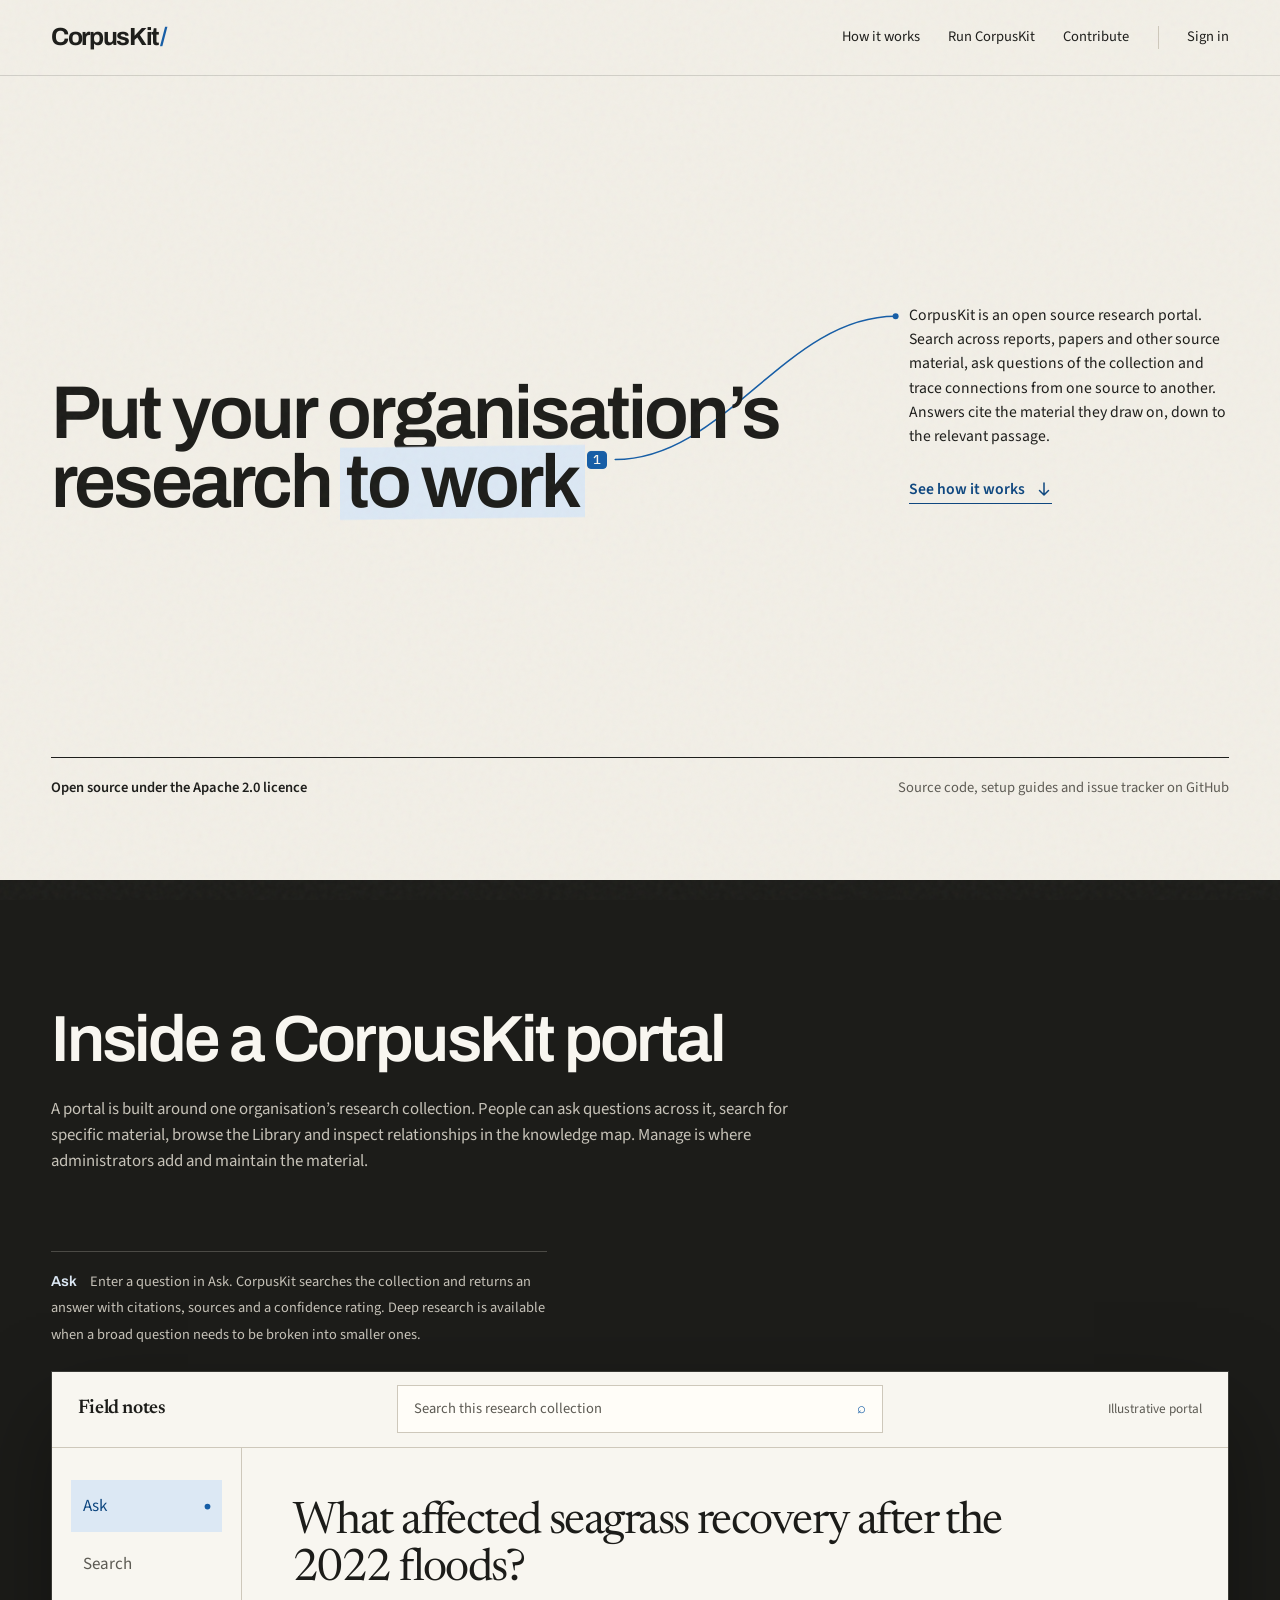
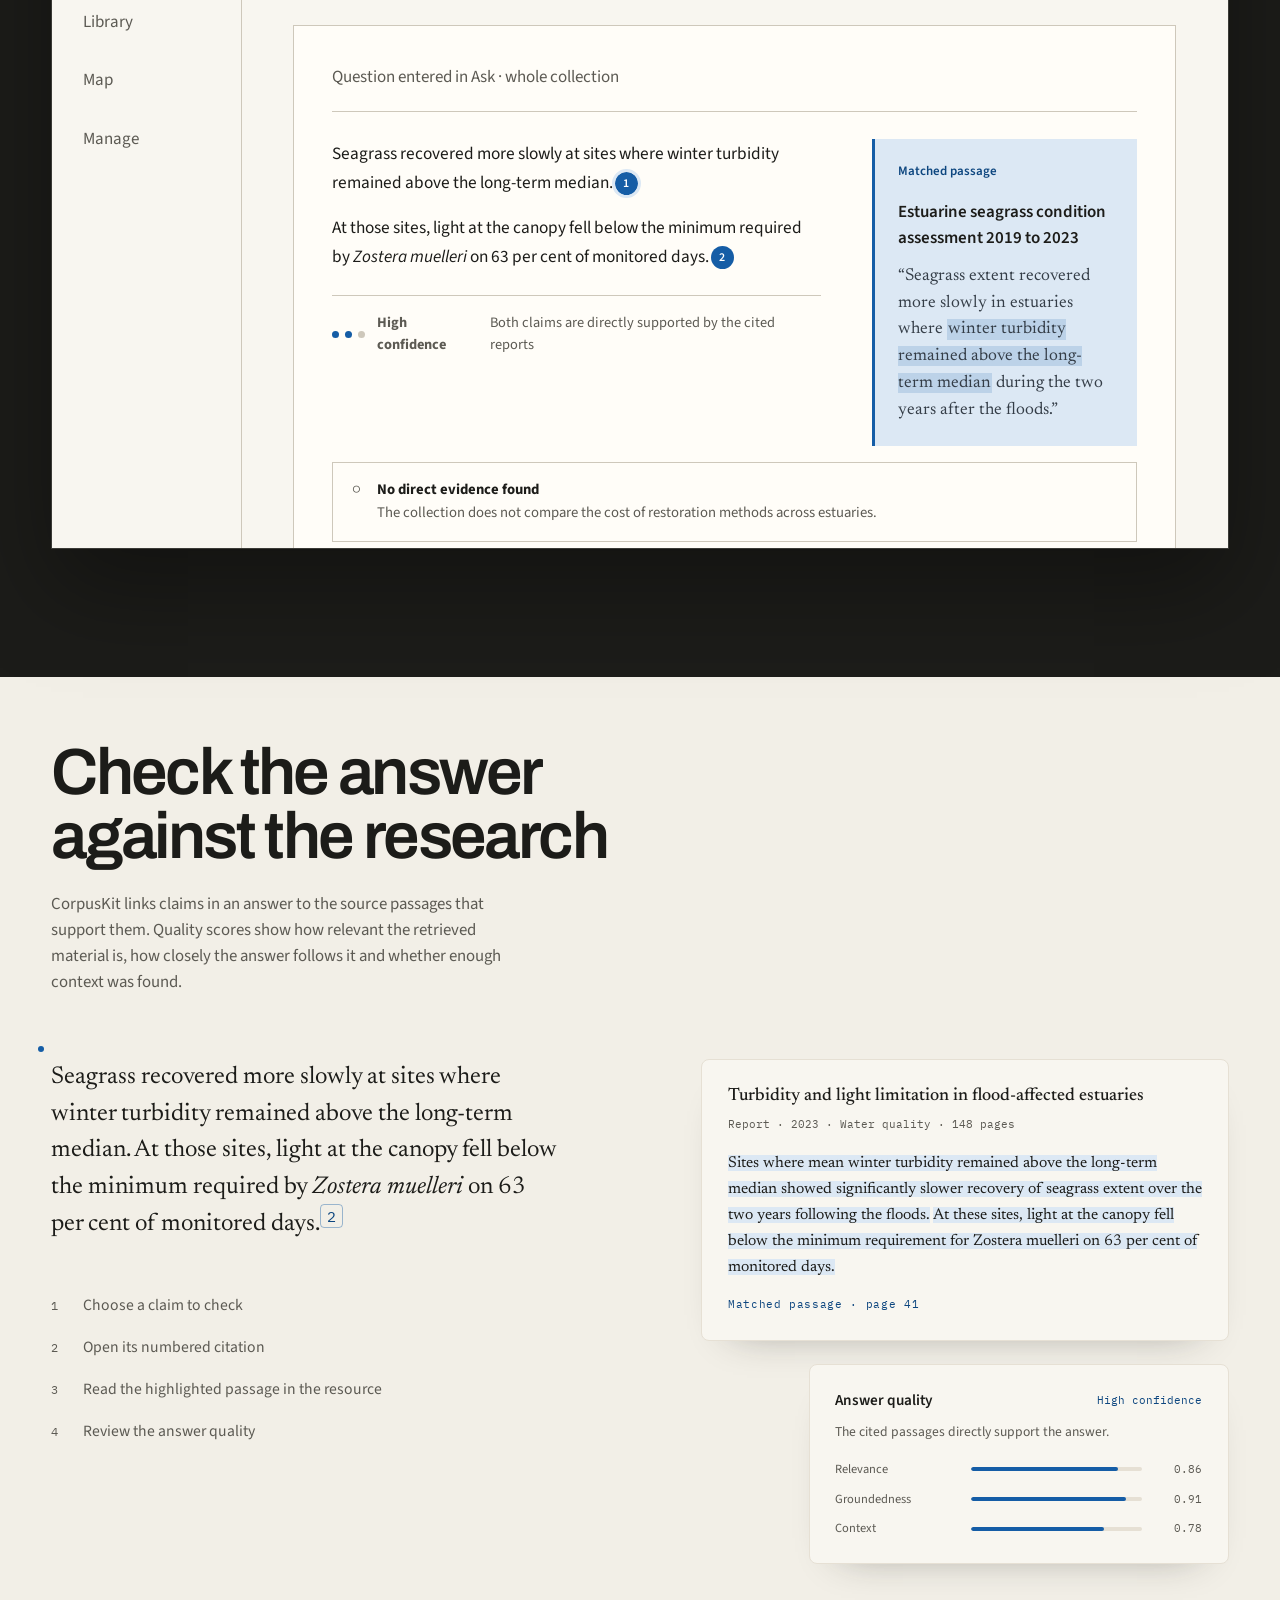
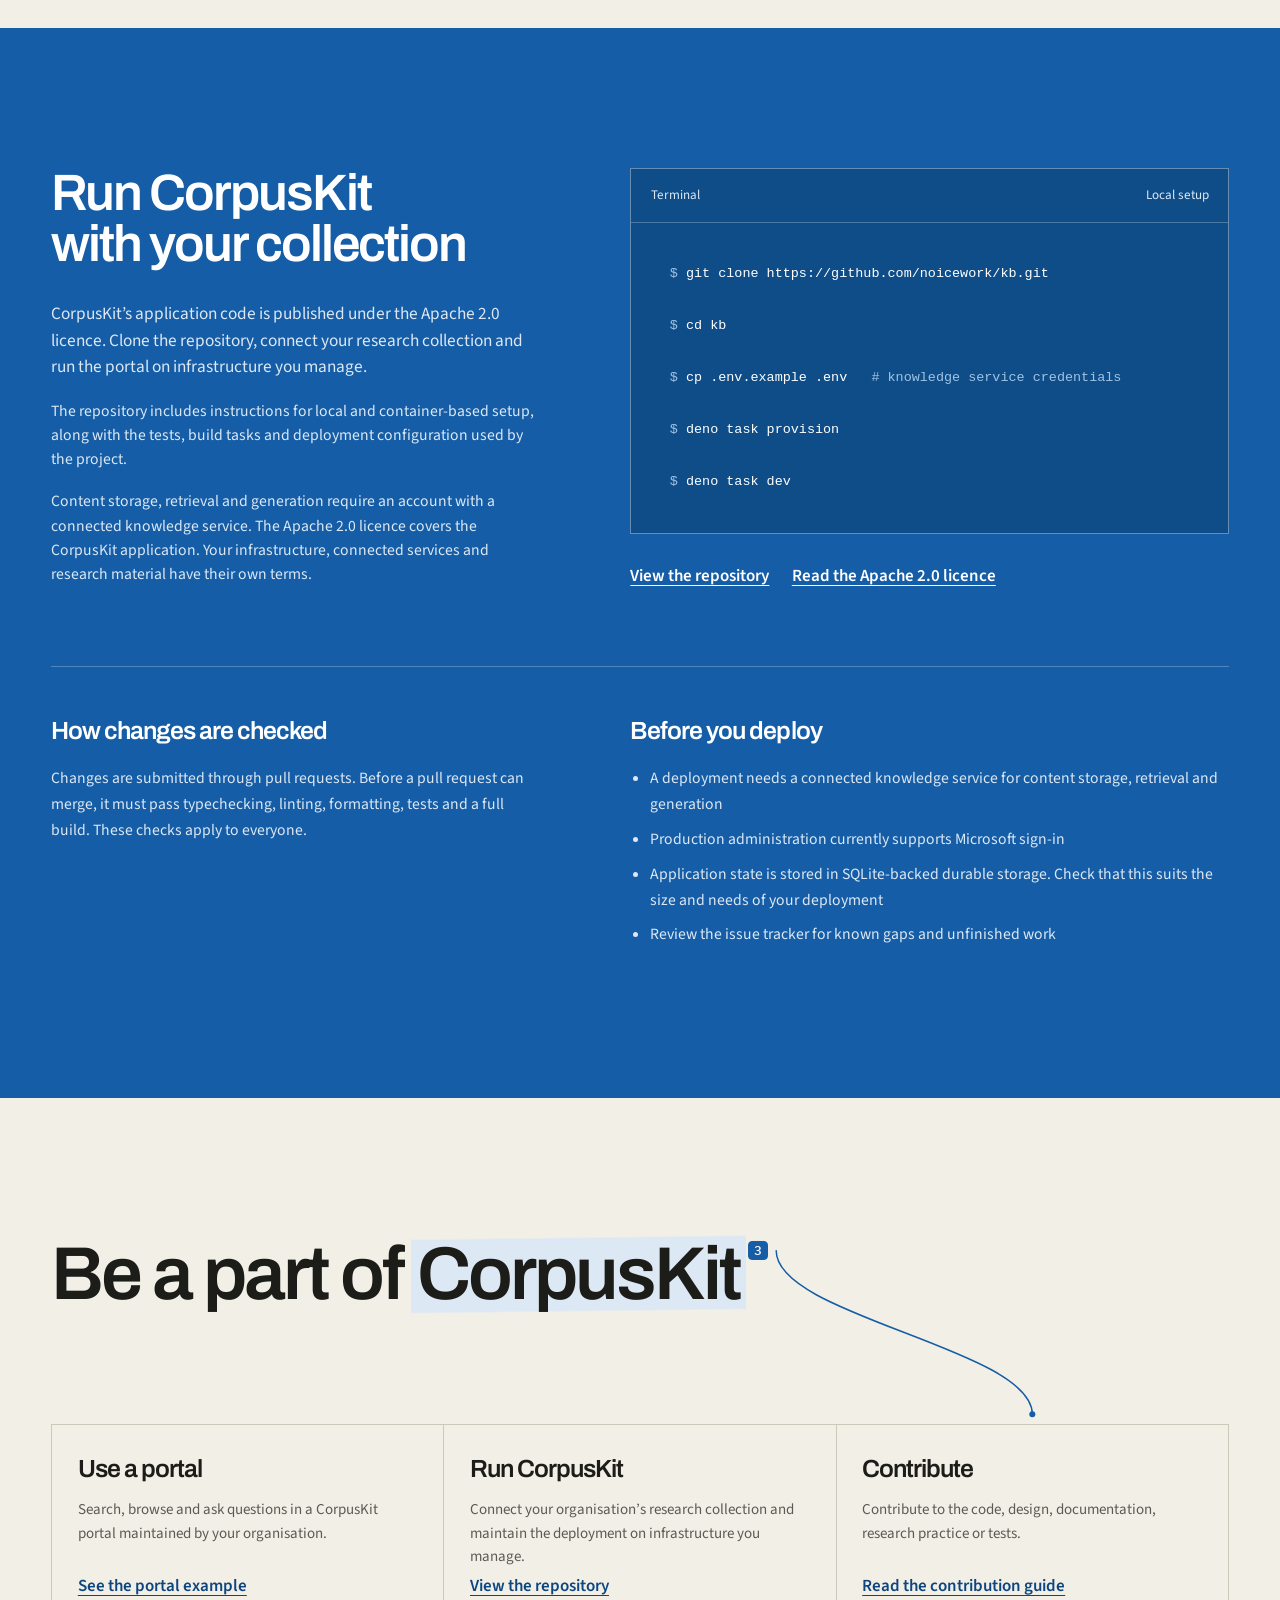
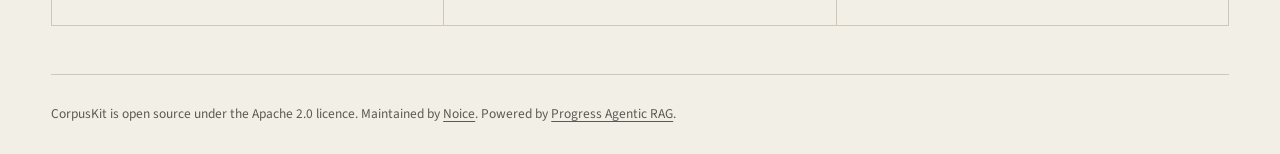
==== apps/web/public/home.html @ f4f86335 "Replace the CorpusKit homepage" ====
<!doctype html>
<html lang="en-AU">
<head>
  <meta charset="utf-8">
  <meta name="viewport" content="width=device-width, initial-scale=1">
  <meta name="description" content="CorpusKit is an open source research portal for searching collections, asking cited questions and exploring connections between sources.">
  <meta name="theme-color" content="#f2efe7">
  <title>CorpusKit – open source research portal</title>
  <link rel="preconnect" href="https://fonts.googleapis.com">
  <link rel="preconnect" href="https://fonts.gstatic.com" crossorigin>
  <link href="https://fonts.googleapis.com/css2?family=IBM+Plex+Mono:wght@400;500&amp;family=Newsreader:opsz,wght@6..72,300..700&amp;family=Source+Sans+3:ital,wght@0,200..900;1,200..900&amp;family=Archivo:ital,wdth,wght@0,62..125,100..900;1,62..125,100..900&amp;display=swap" rel="stylesheet">
  <style>

    :root {
      --paper: #f2efe7;
      --paper-soft: #f8f6f0;
      --paper-deep: #e6e0d4;
      --ink: #1c1c19;
      --ink-soft: #5c5a53;
      --rule: #cec8bb;
      --blue: #155da6;
      --blue-dark: #0d467f;
      --blue-pale: #dce8f4;
      --white: #fffdf8;
      --serif: "Newsreader", Georgia, serif;
      --sans: "Source Sans 3", Arial, sans-serif;
      --mono: "IBM Plex Mono", monospace;
      --display: "Archivo", sans-serif;
      --display-weight-h1: 600;
      --display-weight-h2: 600;
      --display-track-h1: -.04em;
      --display-track-h2: -.04em;
      --display-lh-h1: .92;
      --display-lh-h2: .98;
      --page: min(92vw, 1480px);
      --radius: 4px;
    }

    * { box-sizing: border-box; }

    html { scroll-behavior: smooth; }

    body {
      margin: 0;
      color: var(--ink);
      background: var(--paper);
      font-family: var(--sans);
      font-size: 17px;
      line-height: 1.55;
      -webkit-font-smoothing: antialiased;
    }

    body::before {
      content: "";
      position: fixed;
      inset: 0;
      z-index: 20;
      pointer-events: none;
      opacity: .055;
      background-image: url("data:image/svg+xml,%3Csvg viewBox='0 0 180 180' xmlns='http://www.w3.org/2000/svg'%3E%3Cfilter id='n'%3E%3CfeTurbulence type='fractalNoise' baseFrequency='.88' numOctaves='3' stitchTiles='stitch'/%3E%3C/filter%3E%3Crect width='100%25' height='100%25' filter='url(%23n)' opacity='.72'/%3E%3C/svg%3E");
    }

    a { color: inherit; text-decoration-thickness: 1px; text-underline-offset: .22em; }
    button, input { font: inherit; }
    button, a { -webkit-tap-highlight-color: transparent; }
    ::selection { background: var(--blue-pale); color: var(--ink); }

    .skip-link {
      position: fixed;
      top: 8px;
      left: 8px;
      z-index: 100;
      padding: .65rem 1rem;
      background: var(--ink);
      color: var(--white);
      transform: translateY(-150%);
    }

    .skip-link:focus { transform: none; }

    .site-header {
      position: fixed;
      inset: 0 0 auto;
      z-index: 12;
      height: 76px;
      border-bottom: 1px solid rgba(28, 28, 25, .15);
      background: rgba(242, 239, 231, .91);
      backdrop-filter: blur(16px);
      transition: background-color .55s ease, color .55s ease, border-color .55s ease;
    }

    .site-header.nav-dark {
      color: var(--paper-soft);
      background: rgba(28, 28, 25, .94);
      border-bottom-color: rgba(248, 246, 240, .18);
    }

    .site-header.nav-blue {
      color: white;
      background: rgba(21, 93, 166, .94);
      border-bottom-color: rgba(255, 255, 255, .24);
    }

    .nav-shell {
      width: var(--page);
      height: 100%;
      margin: 0 auto;
      display: flex;
      align-items: center;
      justify-content: space-between;
      gap: 2rem;
    }

    .brand {
      display: inline-flex;
      align-items: baseline;
      gap: .1rem;
      font-family: var(--display);
      font-size: 1.55rem;
      font-weight: 700;
      line-height: 1;
      text-decoration: none;
      letter-spacing: -.055em;
    }

    .brand-mark { color: var(--blue); transition: color .55s ease; }
    .site-header.nav-dark .brand-mark { color: #8fc0ee; }
    .site-header.nav-blue .brand-mark { color: var(--blue-pale); }

    .nav-links {
      display: flex;
      align-items: center;
      gap: clamp(1rem, 2.2vw, 2.4rem);
      font-size: .91rem;
    }

    .nav-links a { text-decoration: none; }
    .nav-links a:hover { text-decoration: underline; }
    .sign-in { padding-left: clamp(1rem, 2.2vw, 2.4rem); border-left: 1px solid var(--rule); transition: border-color .55s ease; }
    .site-header.nav-dark .sign-in, .site-header.nav-blue .sign-in { border-left-color: rgba(255, 255, 255, .24); }

    main { overflow: hidden; }
    #top, #workings, #run, #contribute { scroll-margin-top: 76px; }

    .hero {
      width: var(--page);
      min-height: min(880px, 100svh);
      margin: 0 auto;
      padding: clamp(9.5rem, 15vh, 12.5rem) 0 5rem;
      display: grid;
      grid-template-columns: minmax(0, 1.72fr) minmax(320px, .48fr);
      column-gap: clamp(2.5rem, 5vw, 6rem);
      align-items: end;
      position: relative;
    }

    .hero h1 {
      max-width: 1180px;
      margin: 0;
      font-family: var(--display);
      font-size: var(--display-size-h1, clamp(4.35rem, 5.85vw, 7.6rem));
      font-weight: var(--display-weight-h1);
      line-height: var(--display-lh-h1);
      letter-spacing: var(--display-track-h1);
      text-wrap: balance;
    }

    .hero-claim, .closing-claim { white-space: nowrap; }
    .hero-highlight, .closing-highlight {
      margin-inline: -.04em;
      padding-inline: .08em;
      background-image: linear-gradient(-.7deg, transparent 6%, var(--blue-pale) 8%, var(--blue-pale) 91%, transparent 93%);
      background-repeat: no-repeat;
      background-size: 100% 100%;
      background-position: left center;
      box-decoration-break: clone;
      -webkit-box-decoration-break: clone;
    }
    .hero-cite, .closing-cite {
      display: inline-block;
      margin-left: .32em;
      padding: .1em .4em;
      border: 1px solid rgba(21, 93, 166, .4);
      border-radius: 4px;
      color: var(--blue-dark);
      font-family: var(--mono);
      font-size: .18em;
      font-weight: 500;
      letter-spacing: 0;
      line-height: 1;
      vertical-align: top;
      transform: translateY(.22em);
    }

    .hero-thread {
      position: absolute;
      inset: 0;
      z-index: 2;
      display: none;
      width: 100%;
      height: 100%;
      overflow: visible;
      pointer-events: none;
    }

    .hero-thread path { fill: none; stroke: var(--blue); stroke-width: 1.5; stroke-linecap: round; }
    .hero-thread circle { fill: var(--blue); }
    .hero h1, .hero-copy, .hero-note { position: relative; z-index: 3; }

    @media (min-width: 1024px) {
      .hero-thread { display: block; }
    }

    .hero-copy {
      max-width: 430px;
      margin: 0 0 .75rem;
      align-self: end;
      font-size: clamp(.98rem, 1.05vw, 1.08rem);
      line-height: 1.55;
    }

    .hero-copy p { margin: 0 0 1.75rem; }

    .text-link {
      display: inline-flex;
      align-items: center;
      gap: .7rem;
      color: var(--blue-dark);
      font-weight: 600;
      text-decoration: none;
      border-bottom: 1px solid currentColor;
      padding-bottom: .15rem;
    }

    .text-link svg {
      width: 1rem;
      height: 1rem;
      fill: none;
      stroke: currentColor;
      stroke-width: 1.5;
      stroke-linecap: round;
      stroke-linejoin: round;
    }

    .hero-note {
      grid-column: 1 / -1;
      display: flex;
      justify-content: space-between;
      gap: 1rem;
      align-items: flex-end;
      margin-top: clamp(5rem, 10vh, 9rem);
      padding-top: 1.2rem;
      border-top: 1px solid var(--ink);
      color: var(--ink-soft);
      font-size: .91rem;
    }

    .hero-note p { margin: 0; }
    .hero-note strong { color: var(--ink); font-weight: 600; }

    @media (min-width: 1400px) and (min-height: 900px) {
      .hero {
        min-height: 100svh;
        padding-top: clamp(11rem, 17vh, 14rem);
        padding-bottom: clamp(6rem, 9vh, 8rem);
      }
    }

    .workings {
      background: var(--ink);
      color: var(--paper-soft);
      padding: clamp(5.5rem, 10vw, 10rem) 0;
    }

    .section-shell { width: var(--page); margin: 0 auto; }

    .section-head {
      display: block;
      margin-bottom: clamp(3rem, 6vw, 6rem);
    }

    .section-head h2,
    .run-intro h2,
    .library-copy h2,
    .closing h2 {
      margin: 0;
      font-family: var(--display);
      font-size: clamp(2.8rem, 5.1vw, 5.9rem);
      font-weight: var(--display-weight-h2);
      line-height: var(--display-lh-h2);
      letter-spacing: var(--display-track-h2);
      text-wrap: balance;
    }

    .section-head p {
      margin: 1.5rem 0 0;
      color: #c6c2b8;
      font-size: 1.05rem;
      max-width: 760px;
    }

    .portal-stage {
      position: relative;
    }

    .portal-frame {
      background: var(--paper-soft);
      color: var(--ink);
      border: 1px solid #3a3a36;
      box-shadow: 0 40px 90px rgba(0, 0, 0, .34);
    }

    .portal-top {
      min-height: 76px;
      padding: 0 clamp(1rem, 2vw, 2rem);
      display: grid;
      grid-template-columns: 1fr auto 1fr;
      align-items: center;
      border-bottom: 1px solid var(--rule);
    }

    .portal-name {
      font-family: var(--serif);
      font-size: 1.23rem;
      font-weight: 600;
      letter-spacing: -.02em;
    }

    .portal-search {
      width: min(38vw, 500px);
      padding: .73rem 1rem;
      display: flex;
      justify-content: space-between;
      gap: 1rem;
      border: 1px solid var(--rule);
      background: var(--white);
      color: var(--ink-soft);
      font-size: .91rem;
    }

    .portal-search span:last-child { color: var(--blue); }

    .portal-status {
      justify-self: end;
      color: var(--ink-soft);
      font-size: .83rem;
    }

    .portal-body {
      display: grid;
      grid-template-columns: 190px minmax(0, 1fr);
      min-height: 680px;
    }

    .portal-nav {
      padding: 2rem 1.2rem;
      border-right: 1px solid var(--rule);
    }

    .view-tab {
      width: 100%;
      display: flex;
      align-items: center;
      justify-content: space-between;
      padding: .82rem .75rem;
      margin: 0 0 .35rem;
      border: 0;
      background: transparent;
      color: var(--ink-soft);
      text-align: left;
      cursor: pointer;
      transition: color .35s ease, background-color .35s ease;
    }

    .view-tab::after { content: ""; width: 5px; height: 5px; border-radius: 50%; background: transparent; transition: background-color .35s ease, transform .35s ease; }
    .view-tab:hover { color: var(--ink); }
    .view-tab.active { color: var(--blue-dark); background: var(--blue-pale); }
    .view-tab.active::after { background: var(--blue); transform: scale(1.15); }

    .portal-main { display: grid; padding: clamp(1.5rem, 4vw, 4rem); min-width: 0; }
    .portal-view { display: none; grid-area: 1 / 1; min-width: 0; will-change: opacity, transform; }
    .portal-view.active, .portal-view.is-transitioning { display: block; }
    .portal-view.is-transitioning { pointer-events: none; }

    .portal-view h3 {
      max-width: 780px;
      margin: 0 0 2rem;
      font-family: var(--serif);
      font-size: clamp(2.2rem, 3.5vw, 4.2rem);
      font-weight: 400;
      line-height: 1.05;
      letter-spacing: -.035em;
    }

    .question-card {
      padding: clamp(1.4rem, 3vw, 2.6rem);
      border: 1px solid var(--rule);
      background: var(--white);
    }

    .question {
      margin: 0 0 1.7rem;
      padding-bottom: 1.25rem;
      border-bottom: 1px solid var(--rule);
      color: var(--ink-soft);
    }

    .answer-layout {
      display: grid;
      grid-template-columns: minmax(0, 1.2fr) minmax(250px, .65fr);
      gap: clamp(2rem, 4vw, 5rem);
    }

    .answer p { margin: 0 0 1rem; font-size: 1.08rem; line-height: 1.68; }

    .citation {
      display: inline-grid;
      place-items: center;
      width: 1.45rem;
      height: 1.45rem;
      margin: 0 .08rem;
      padding: 0;
      border: 0;
      border-radius: 50%;
      background: var(--blue);
      color: white;
      font-size: .75rem;
      font-weight: 600;
      line-height: 1;
      cursor: pointer;
      vertical-align: .1em;
    }

    .citation[aria-expanded="true"] { outline: 3px solid var(--blue-pale); }

    .confidence {
      margin-top: 1.5rem;
      padding-top: 1rem;
      border-top: 1px solid var(--rule);
      display: flex;
      align-items: center;
      gap: .75rem;
      color: var(--ink-soft);
      font-size: .9rem;
    }

    .confidence::before {
      content: "";
      width: 7px;
      height: 7px;
      border-radius: 50%;
      background: var(--blue);
      box-shadow: 13px 0 0 var(--blue), 26px 0 0 var(--rule);
      margin-right: 1.6rem;
    }

    .passage-drawer {
      min-height: 260px;
      padding: 1.4rem;
      background: var(--blue-pale);
      border-left: 3px solid var(--blue);
      position: relative;
    }

    .passage-drawer::before {
      content: "Matched passage";
      display: block;
      margin-bottom: 1.1rem;
      color: var(--blue-dark);
      font-size: .81rem;
      font-weight: 600;
    }

    .passage-title { margin: 0 0 .7rem; font-weight: 600; }
    .passage-copy { margin: 0; color: #343d47; font-family: var(--serif); font-size: 1.08rem; line-height: 1.55; }
    mark { background: rgba(21, 93, 166, .16); color: inherit; padding: .06em .08em; box-decoration-break: clone; }

    .no-evidence {
      display: flex;
      align-items: flex-start;
      gap: 1rem;
      margin-top: 1rem;
      padding: 1rem 1.15rem;
      border: 1px solid var(--rule);
      color: var(--ink-soft);
      font-size: .92rem;
    }

    .no-evidence strong { color: var(--ink); }

    .search-controls {
      display: flex;
      gap: .55rem;
      margin-bottom: 1.6rem;
      flex-wrap: wrap;
    }

    .filter-chip {
      padding: .48rem .82rem;
      border: 1px solid var(--rule);
      background: transparent;
      color: var(--ink-soft);
      font-size: .85rem;
    }

    .filter-chip.selected { border-color: var(--blue); color: var(--blue-dark); background: var(--blue-pale); }

    .result {
      display: grid;
      grid-template-columns: 62px minmax(0, 1fr) auto;
      gap: 1.2rem;
      padding: 1.4rem 0;
      border-top: 1px solid var(--rule);
    }

    .score { color: var(--blue); font-family: var(--serif); font-size: 1.3rem; }
    .result h4 { margin: 0 0 .45rem; font-family: var(--serif); font-size: 1.26rem; }
    .result p { margin: 0; color: var(--ink-soft); font-size: .91rem; }
    .kind { color: var(--ink-soft); font-size: .79rem; white-space: nowrap; }
    .weak { color: #6d5b40; border-bottom: 1px solid #917a55; }

    .library-grid { display: grid; grid-template-columns: repeat(3, 1fr); gap: 1rem; }
    .resource-card { min-height: 260px; padding: 1.25rem; border: 1px solid var(--rule); background: var(--white); display: flex; flex-direction: column; }
    .resource-card::before { content: ""; height: 6px; width: 38%; margin-bottom: 3rem; background: var(--blue); }
    .resource-card:nth-child(2)::before { width: 67%; opacity: .65; }
    .resource-card:nth-child(3)::before { width: 24%; opacity: .35; }
    .resource-card h4 { margin: 0 0 .7rem; font-family: var(--serif); font-size: 1.25rem; line-height: 1.15; }
    .resource-card p { margin: 0; color: var(--ink-soft); font-size: .87rem; }
    .resource-card span { margin-top: auto; padding-top: 1.5rem; color: var(--ink-soft); font-size: .78rem; }

    .node-a { left: 12%; top: 23%; }
    .node-b { right: 11%; top: 25%; }
    .node-c { right: 13%; bottom: 17%; }
    .node-d { left: 14%; bottom: 18%; }

    .capability-notes {
      margin-top: 3rem;
      display: grid;
      grid-template-columns: repeat(4, 1fr);
      border-top: 1px solid #4b4a45;
    }

    .capability-notes article { padding: 1.5rem 1.5rem 0 0; }
    .capability-notes h3 { margin: 0 0 .55rem; color: var(--paper-soft); font-family: var(--display); font-size: 1.3rem; font-weight: 600; letter-spacing: -.04em; }
    .capability-notes p { margin: 0; color: #aaa69d; font-size: .91rem; }


    @media (min-width: 1024px) {
      .portal-main { height: var(--portal-main-h, 700px); overflow: hidden; }
    }

    /* C's view content presented at the Ask page's scale */
    .chip {
      display: inline-flex; align-items: center; gap: .4rem;
      font-family: var(--sans); font-size: .84rem; font-weight: 500;
      padding: .34rem .85rem; border-radius: 99px;
      border: 1px solid var(--rule);
      color: var(--ink-soft); background: var(--white);
    }
    .chip.on { background: var(--ink); color: var(--paper-soft); border-color: var(--ink); }
    .hl {
      background-image: linear-gradient(rgba(241,227,160,.95), rgba(241,227,160,.95));
      background-repeat: no-repeat; background-size: 100% 100%;
      border-radius: 2px; padding: .04em .12em; margin: -.04em -.02em;
    }

    .pv-controls {
      display: flex; align-items: center; justify-content: space-between;
      gap: 1rem; flex-wrap: wrap; margin-bottom: 1.1rem;
    }
    .pv-querybar {
      flex: 1 1 320px; min-width: 0; display: flex; justify-content: space-between; gap: 1rem;
      padding: .95rem 1.2rem; border: 1px solid var(--rule); background: var(--white);
      font-size: 1.02rem; color: var(--ink);
    }
    .pv-qicon { color: var(--blue); }
    .sr-modes { display: flex; gap: .35rem; flex: none; }
    .sr-modes span {
      font-family: var(--mono); font-size: .74rem; letter-spacing: .04em;
      padding: .3rem .78rem; border-radius: 99px; color: var(--ink-soft);
    }
    .sr-modes .on { background: var(--ink); color: var(--paper-soft); }
    .pv-chiprow { display: flex; align-items: center; gap: .5rem; flex-wrap: wrap; }
    div.pv-chiprow { margin-bottom: 1.4rem; }
    .pv-controls .pv-chiprow { margin-bottom: 0; }
    .pv-meta { margin-left: auto; color: var(--ink-soft); font-size: .87rem; }

    .pv-card { border: 1px solid var(--rule); background: var(--white); }
    .pv-answerstrip {
      margin: clamp(1.2rem, 2.5vw, 1.8rem) clamp(1.2rem, 2.5vw, 1.8rem) 0;
      padding: 1.3rem 1.5rem;
      background: var(--blue-pale); border-left: 3px solid var(--blue);
    }
    .pv-answerstrip .lbl { display: block; margin-bottom: .55rem; color: var(--blue-dark); font-size: .81rem; font-weight: 600; }
    .pv-answerstrip p { margin: 0; font-size: 1.05rem; line-height: 1.65; max-width: 75ch; }
    .pv-answerstrip .citation { margin-left: .3rem; }
    .pv-results { padding: .3rem clamp(1.2rem, 2.5vw, 1.8rem) .6rem; }
    .pv-result { padding: 1.3rem 0; }
    .pv-result + .pv-result { border-top: 1px solid var(--rule); }
    .pv-result .r-top { display: flex; align-items: baseline; justify-content: space-between; gap: 1rem; }
    .pv-result .r-title { font-family: var(--serif); font-size: 1.32rem; letter-spacing: -.01em; min-width: 0; }
    .pv-result .r-score { font-family: var(--mono); font-size: .74rem; color: var(--ink-soft); flex: none; }
    .pv-result .r-score .weak { color: #a05e42; border-bottom: 0; }
    .pv-result .r-meta { margin: .3rem 0 0; font-family: var(--mono); font-size: .7rem; color: var(--ink-soft); }
    .pv-result .r-passage { margin: .55rem 0 0; font-family: var(--serif); font-size: 1rem; line-height: 1.6; color: #343d47; max-width: 72ch; }
    .pv-cardfoot {
      display: flex; justify-content: space-between; gap: 1rem; flex-wrap: wrap;
      padding: 1rem clamp(1.2rem, 2.5vw, 1.8rem); border-top: 1px solid var(--rule);
      font-size: .87rem; color: var(--ink-soft);
    }
    .pv-cardfoot a { color: var(--blue-dark); font-weight: 600; }

    .pv-libgrid { display: grid; grid-template-columns: 1fr 1fr; gap: 1rem; }
    .pv-libcard {
      border: 1px solid var(--rule); background: var(--white);
      padding: 1.5rem 1.6rem; display: flex; flex-direction: column;
    }
    .pv-libcard .k { font-family: var(--mono); font-size: .7rem; letter-spacing: .06em; text-transform: uppercase; color: var(--ink-soft); }
    .k.ochre { color: #9A7215; }
    .k.clay { color: #A05E42; }
    .pv-libcard .t { margin: .6rem 0 0; font-family: var(--serif); font-size: 1.32rem; font-weight: 500; line-height: 1.25; }
    .pv-libcard .s { margin: .6rem 0 0; font-size: .95rem; line-height: 1.6; color: var(--ink-soft); }
    .pv-libcard .tags { display: flex; gap: .45rem; flex-wrap: wrap; margin-top: auto; padding-top: 1.15rem; }
    .pv-libcard .tags span { font-family: var(--mono); font-size: .7rem; color: var(--ink-soft); border: 1px solid var(--rule); border-radius: 99px; padding: .2rem .6rem; }

    .pv-mapcard { padding: .8rem; background: #fff; }
    .pv-mapcard svg { display: block; width: 100%; height: auto; max-height: 520px; margin: 0 auto; }
    .kg-legend-panel { fill: #fbfbf8; stroke: #deddd7; }
    .kg-legend-title, .kg-legend-label, .kg-legend-count, .kg-node-label { font-family: var(--sans); fill: #5e5c56; }
    .kg-legend-title { font-size: 9px; font-weight: 600; letter-spacing: .08em; text-transform: uppercase; }
    .kg-legend-label { font-size: 9px; }
    .kg-legend-count { font-family: var(--mono); font-size: 8px; fill: #8b887f; }
    .kg-legend-rule { stroke: #deddd7; }
    .kg-cluster { opacity: .62; }
    .kg-cluster.crop { fill: #e7f0fa; }
    .kg-cluster.pressure { fill: #faece7; }
    .kg-cluster.habitat { fill: #e9f5ef; }
    .kg-cluster-species { fill: #f4edf8; }
    .kg-cluster-label { font-family: var(--mono); font-size: 8px; font-weight: 600; letter-spacing: .12em; }
    .kg-cluster-label.crop { fill: #3d6694; }
    .kg-cluster-label.pressure { fill: #a05e42; }
    .kg-cluster-label.habitat { fill: #277454; }
    .kg-cluster-label.species { fill: #765198; }
    .kg-edge { fill: none; stroke-width: 1; opacity: .3; }
    .kg-edge.crop { stroke: #4f8fca; }
    .kg-edge.pressure { stroke: #d77a55; }
    .kg-edge.habitat { stroke: #3aa87c; }
    .kg-edge.species { stroke: #9a77bd; }
    .kg-node { stroke: rgba(255, 255, 255, .95); stroke-width: 1.5; }
    .kg-node.crop { fill: #2f78bc; }
    .kg-node.pressure { fill: #d8653a; }
    .kg-node.habitat { fill: #20a171; }
    .kg-node.species { fill: #8057a6; }
    .kg-node.selected { stroke: #1c1c19; stroke-width: 2; }
    .kg-node-label { font-size: 8.5px; paint-order: stroke; stroke: #fff; stroke-width: 3px; stroke-linejoin: round; }
    .kg-node-label.key { font-size: 9.5px; fill: #3e3d39; }

    .ch-head {
      display: flex; justify-content: space-between; align-items: baseline; gap: 1rem; flex-wrap: wrap;
      padding: 1.25rem clamp(1.2rem, 2.5vw, 1.8rem); border-bottom: 1px solid var(--rule);
    }
    .ch-head .t { font-weight: 600; font-size: 1.05rem; }
    .ch-head .c { font-family: var(--mono); font-size: .74rem; color: var(--ink-soft); }
    .ch-row { display: flex; align-items: baseline; gap: 1.1rem; padding: 1.15rem clamp(1.2rem, 2.5vw, 1.8rem); font-size: .98rem; }
    .ch-row + .ch-row { border-top: 1px solid var(--rule); }
    .ch-row .flag { font-family: var(--mono); font-size: .72rem; color: #a03d2e; min-width: 10.5em; flex: none; }
    .ch-row .flag.softer { color: var(--ink-soft); }
    .ch-row .what { min-width: 0; }
    .ch-row .act { margin-left: auto; flex: none; font-size: .88rem; }
    .ch-row .act a { color: var(--blue-dark); font-weight: 600; }
    .ch-foot {
      display: flex; justify-content: space-between; gap: 1rem; flex-wrap: wrap;
      padding: 1rem clamp(1.2rem, 2.5vw, 1.8rem); border-top: 1px solid var(--rule);
      font-size: .87rem; color: var(--ink-soft);
    }

    @media (max-width: 700px) {
      .pv-libgrid { grid-template-columns: 1fr; }
      .ch-row { flex-wrap: wrap; gap: .35rem 1.1rem; }
      .ch-row .flag { min-width: 0; width: 100%; }
    }

    .ways-caption {
      margin: 0 0 1.5rem;
      padding-top: 1rem;
      max-width: 62ch;
      border-top: 1px solid #4b4a45;
    }
    .ways-caption .wc-n { display: inline; margin-right: .8rem; font-family: var(--display); font-size: .9rem; font-weight: 600; color: var(--blue-pale); }
    .ways-caption .wc-t { display: inline; color: #c6c2b8; font-size: .9rem; line-height: 1.55; }
    .ways-caption .wc-n, .ways-caption .wc-t { will-change: opacity, transform; }

    @media (min-width: 1900px) {
      .ways-caption {
        position: absolute;
        top: 76px;
        left: -220px;
        width: 180px;
        margin: 0;
      }
      .ways-caption .wc-n { display: block; margin: 0 0 .8rem; }
      .ways-caption .wc-t { display: block; }
    }

    .library-section {
      width: var(--page);
      margin: 0 auto;
      padding: clamp(7rem, 13vw, 14rem) 0;
      display: grid;
      grid-template-columns: minmax(280px, .6fr) minmax(0, 1.2fr);
      gap: clamp(4rem, 9vw, 11rem);
      align-items: center;
    }

    .library-copy h2 { font-size: clamp(3.3rem, 5.7vw, 6.7rem); }
    .library-copy p { max-width: 510px; margin: 2rem 0 0; font-size: 1.08rem; color: var(--ink-soft); }

    .shelf {
      position: relative;
      min-height: 600px;
      padding: 2.7rem 2.7rem 3rem;
      background: var(--paper-deep);
      border: 1px solid var(--rule);
      box-shadow: 22px 28px 0 rgba(28, 28, 25, .055);
    }

    .shelf::after {
      content: "";
      position: absolute;
      left: -4%;
      right: -4%;
      bottom: -15px;
      height: 14px;
      background: #d4ccbd;
      border: 1px solid #c3b9a8;
    }

    .paper {
      position: absolute;
      background: var(--white);
      border: 1px solid #d5cfc3;
      box-shadow: 0 14px 35px rgba(45, 39, 27, .1);
      padding: 1.6rem;
    }

    .paper-one { width: 55%; height: 70%; left: 9%; top: 10%; transform: rotate(-3deg); }
    .paper-two { width: 53%; height: 64%; right: 7%; bottom: 9%; transform: rotate(4deg); }
    .paper-rule { height: 1px; margin: .75rem 0; background: #ddd7cb; }
    .paper-rule.short { width: 64%; }
    .paper-title { margin: 0 0 1.2rem; font-family: var(--serif); font-size: clamp(1.2rem, 2vw, 1.75rem); line-height: 1.08; }
    .paper-meta { margin: 0 0 3rem; color: var(--ink-soft); font-size: .74rem; }
    .paper-quote { margin: 1.6rem 0 0; padding-left: 1rem; border-left: 3px solid var(--blue); color: var(--ink-soft); font-family: var(--serif); line-height: 1.45; }
    .blue-note { position: absolute; right: 4%; top: 5%; width: 105px; padding: .8rem; background: var(--blue); color: white; transform: rotate(3deg); font-size: .75rem; line-height: 1.3; box-shadow: 0 9px 24px rgba(13, 70, 127, .18); }

    .run-section { background: var(--blue); color: white; padding: clamp(6rem, 11vw, 11rem) 0; }
    .run-cols {
      width: var(--page); margin: clamp(3.5rem, 6vw, 5.5rem) auto 0;
      display: grid; grid-template-columns: minmax(360px, .9fr) minmax(0, 1.1fr); gap: clamp(3rem, 7vw, 8rem);
      padding-top: clamp(2rem, 3.5vw, 3rem); border-top: 1px solid rgba(255, 255, 255, .25);
    }
    .run-cols h3 {
      margin: 0 0 1rem; font-family: var(--display); font-weight: 600;
      letter-spacing: -.04em; font-size: 1.55rem; color: #fff;
    }
    .run-cols p { margin: 0 0 1rem; color: #dce8f4; font-size: .98rem; line-height: 1.65; }
    .know-list { margin: 0; padding-left: 1.2rem; color: #dce8f4; font-size: .98rem; line-height: 1.65; }
    .know-list li { margin-bottom: .55rem; }
    @media (max-width: 900px) { .run-cols { grid-template-columns: 1fr; } }
    .run-intro p + p { margin-top: 1.1rem; font-size: .98rem; }
    .run-grid { width: var(--page); margin: 0 auto; display: grid; grid-template-columns: minmax(360px, .9fr) minmax(0, 1.1fr); gap: clamp(3rem, 7vw, 8rem); }
    .run-intro h2 { font-size: clamp(2.6rem, 4vw, 4.5rem); }
    .run-intro p { max-width: 600px; margin: 2rem 0 0; color: #dce8f4; font-size: 1.08rem; }

    .code-card { align-self: start; border: 1px solid rgba(255,255,255,.36); background: #0f4d89; }
    .code-top { padding: 1rem 1.2rem; display: flex; justify-content: space-between; border-bottom: 1px solid rgba(255,255,255,.25); color: #dce8f4; font-size: .82rem; }
    pre { margin: 0; padding: clamp(1.6rem, 3vw, 2.8rem); overflow-x: auto; color: white; font-family: var(--mono); font-size: clamp(.78rem, 1.05vw, .95rem); line-height: 1.9; }
    .code-dim { color: #9fc3e4; }
    .terminal-line { display: block; min-height: 1.9em; opacity: 0; }
    .terminal-line.is-active, .terminal-line.is-complete { opacity: 1; }
    .terminal-cursor {
      display: inline-block;
      width: .56em;
      height: 1.05em;
      margin-left: .12em;
      background: #dce8f4;
      vertical-align: -.14em;
      opacity: 0;
    }
    .terminal-line.is-active .terminal-cursor { opacity: 1; animation: terminal-blink .78s steps(1, end) infinite; }
    @keyframes terminal-blink { 0%, 48% { opacity: 1; } 49%, 100% { opacity: 0; } }

    .requirements { margin: 2rem 0 0; border-top: 1px solid rgba(255,255,255,.28); }
    .requirement { display: grid; grid-template-columns: minmax(130px, .36fr) 1fr; gap: 1.2rem; padding: 1rem 0; border-bottom: 1px solid rgba(255,255,255,.28); }
    .requirement strong { font-weight: 600; }
    .requirement span { color: #dce8f4; }
    .run-links { display: flex; gap: 1.4rem; margin-top: 1.8rem; flex-wrap: wrap; }
    .run-links a { color: white; font-weight: 600; }

    .stewardship {
      width: var(--page);
      margin: 0 auto;
      padding: clamp(7rem, 13vw, 14rem) 0;
      display: grid;
      grid-template-columns: minmax(0, 1.1fr) minmax(280px, .62fr);
      gap: clamp(4rem, 10vw, 12rem);
      align-items: start;
    }

    .stewardship blockquote {
      margin: 0;
      font-family: var(--display);
      font-weight: 600;
      letter-spacing: -.04em;
      font-size: clamp(2.8rem, 5.2vw, 6.2rem);
      line-height: .98;
    }

    .stewardship-copy { padding-top: .65rem; }
    .stewardship-copy p { margin: 0 0 1.25rem; color: var(--ink-soft); }
    .stewardship-copy p:first-child { color: var(--ink); font-size: 1.2rem; }

    .closing {
      padding: clamp(6rem, 11vw, 11rem) 0 3rem;
      width: var(--page);
      margin: 0 auto;
      position: relative;
    }

    .closing h2 { max-width: 1180px; font-size: var(--display-size-h1, clamp(4.35rem, 5.85vw, 7.6rem)); }
    .closing h2, .next-steps { position: relative; z-index: 3; }
    .closing-thread {
      position: absolute;
      inset: 0;
      z-index: 2;
      display: none;
      width: 100%;
      height: 100%;
      overflow: visible;
      pointer-events: none;
    }
    .closing-thread path { fill: none; stroke: var(--blue); stroke-width: 1.5; stroke-linecap: round; }
    .closing-thread circle { fill: var(--blue); }
    @media (min-width: 1024px) { .closing-thread { display: block; } }
    .next-steps { display: grid; grid-template-columns: repeat(3, 1fr); gap: 1px; margin-top: 7rem; background: var(--rule); border: 1px solid var(--rule); }
    .next-step { min-height: 200px; padding: 1.6rem; background: var(--paper); display: flex; flex-direction: column; }
    .next-step h3 { margin: 0 0 .6rem; font-family: var(--display); font-size: 1.55rem; font-weight: 600; letter-spacing: -.04em; }
    .next-step p { margin: 0; color: var(--ink-soft); font-size: .94rem; }
    .next-step a { margin-top: auto; align-self: flex-start; color: var(--blue-dark); font-weight: 600; }

    .site-footer {
      width: var(--page);
      margin: 0 auto;
      padding: 1.8rem 0 2rem;
      display: flex;
      justify-content: space-between;
      gap: 2rem;
      color: var(--ink-soft);
      border-top: 1px solid var(--rule);
      font-size: .84rem;
    }

    .site-footer p { margin: 0; }

    :focus-visible { outline: 2px solid var(--blue); outline-offset: 4px; }

    @media (max-width: 980px) {
      :root { --page: min(90vw, 820px); }
      .hero { grid-template-columns: minmax(0, 1fr); align-items: start; }
      .hero-copy { margin-top: 3rem; }
      .section-head, .library-section, .run-grid, .stewardship { grid-template-columns: 1fr; }
      .section-head p { max-width: 620px; }
      .portal-body { grid-template-columns: 1fr; grid-template-rows: auto 1fr; }
      .portal-nav { display: flex; overflow-x: auto; border-right: 0; border-bottom: 1px solid var(--rule); padding: .75rem; }
      .view-tab { min-width: 125px; margin: 0 .25rem 0 0; }
      .answer-layout { grid-template-columns: 1fr; }
      .portal-top { grid-template-columns: auto 1fr; gap: 1rem; }
      .portal-search { width: 100%; }
      .portal-status { display: none; }
      .capability-notes { grid-template-columns: repeat(2, 1fr); }
      .library-section { gap: 5rem; }
      .shelf { min-height: 650px; }
      .run-grid { gap: 4rem; }
      .stewardship { gap: 3rem; }
    }

    @media (max-width: 680px) {
      :root { --page: calc(100vw - 32px); }
      body { font-size: 16px; }
      .site-header { height: 64px; }
      .nav-links a:not(.sign-in) { display: none; }
      .sign-in { padding-left: 1rem; }
      .hero { min-height: 760px; padding-top: 8.2rem; padding-bottom: 2.5rem; }
      .hero h1 { min-width: 0; font-size: clamp(3.4rem, 17vw, 5.2rem); line-height: .9; text-wrap: wrap; }
      .hero-copy { min-width: 0; max-width: 100%; }
      .hero-copy { margin-top: 2.4rem; }
      .hero-note { margin-top: 4rem; align-items: flex-start; flex-direction: column; }
      .hero-note p:last-child { display: none; }
      .workings { padding: 5rem 0; }
      .section-head { margin-bottom: 2.8rem; gap: 1.5rem; }
      .section-head h2, .run-intro h2, .library-copy h2, .closing h2 { font-size: clamp(3.2rem, 15vw, 4.4rem); }
      .closing h2 { font-size: clamp(3.4rem, 17vw, 5.2rem); line-height: .9; }
      .run-intro h2 { font-size: clamp(2.4rem, 10.5vw, 3.1rem); }
      .portal-frame { margin-inline: -8px; }
      .portal-top { min-height: 64px; padding: .75rem; grid-template-columns: 1fr; }
      .portal-name { display: none; }
      .portal-search { font-size: .79rem; }
      .portal-nav { padding: .5rem; }
      .view-tab { min-width: auto; flex: 1; padding: .7rem .55rem; font-size: .8rem; justify-content: center; }
      .view-tab::after { display: none; }
      .portal-main { padding: 1.15rem; }
      .portal-body { min-height: 700px; }
      .portal-view h3 { font-size: 2.3rem; margin-bottom: 1.3rem; }
      .question-card { padding: 1rem; }
      .answer p { font-size: 1rem; }
      .passage-drawer { min-height: 220px; }
      .no-evidence { font-size: .84rem; }
      .result { grid-template-columns: 46px minmax(0, 1fr); gap: .75rem; }
      .kind { display: none; }
      .library-grid { grid-template-columns: 1fr; }
      .resource-card { min-height: 170px; }
      .resource-card:nth-child(n+3) { display: none; }
      .map-canvas { min-height: 480px; }
      .node-a { left: 4%; top: 19%; }
      .node-b { right: 3%; top: 25%; }
      .node-c { right: 5%; bottom: 16%; }
      .node-d { left: 3%; bottom: 20%; }
      .capability-notes { grid-template-columns: 1fr; }
      .capability-notes article { padding: 1.2rem 0; border-bottom: 1px solid #4b4a45; }
      .library-section { padding: 6rem 0 7rem; gap: 3.5rem; }
      .shelf { min-height: 480px; padding: 1rem; }
      .paper { padding: 1rem; }
      .paper-one { width: 67%; height: 67%; left: 2%; }
      .paper-two { width: 64%; height: 61%; right: 1%; }
      .paper-meta { margin-bottom: 1.5rem; }
      .blue-note { width: 80px; right: 0; font-size: .64rem; }
      .run-section { padding: 5.5rem 0; }
      .run-grid { gap: 3rem; }
      .requirement { grid-template-columns: 1fr; gap: .25rem; }
      .stewardship { padding: 6rem 0; }
      .stewardship blockquote { font-size: clamp(3rem, 14vw, 4.5rem); }
      .closing { min-height: auto; padding-top: 5.5rem; }
      .next-steps { grid-template-columns: 1fr; margin-top: 5rem; }
      .next-step { min-height: 175px; }
      .site-footer { flex-direction: column; gap: .4rem; }
    }

    @media (prefers-reduced-motion: reduce) {
      html { scroll-behavior: auto; }
      *, *::before, *::after { animation-duration: .01ms !important; animation-iteration-count: 1 !important; transition-duration: .01ms !important; }
    }

    /* ---------- heading font options (prototype switcher) ---------- */


    /* ---------- ported from candidate C: an answer you can take apart ---------- */
    .psig { padding: 0; }
    .psig-stage {
      min-height: 100svh;
      display: flex; flex-direction: column; justify-content: center;
      padding-block: clamp(4rem, 7vh, 6rem);
    }
    .psig-head { max-width: 720px; margin-bottom: clamp(2.5rem, 5vw, 4.5rem); }
    .psig-head h2 {
      margin: 0;
      font-family: var(--display);
      font-size: clamp(2.8rem, 5.1vw, 5.9rem);
      font-weight: var(--display-weight-h2);
      line-height: var(--display-lh-h2);
      letter-spacing: var(--display-track-h2);
      text-wrap: balance;
    }
    .psig-head p { margin: 1.4rem 0 0; color: var(--ink-soft); font-size: 1.05rem; max-width: 480px; }
    .psig-grid {
      position: relative;
      display: grid; grid-template-columns: minmax(0, 10fr) minmax(0, 9fr);
      gap: clamp(3rem, 5vw, 6rem); align-items: start;
    }
    .psig-thread {
      position: absolute; inset: 0; z-index: 4;
      pointer-events: none; overflow: visible;
      display: none;
    }
    .psig-thread path { fill: none; stroke: var(--blue); stroke-width: 1.5; }
    .psig-thread circle { fill: var(--blue); }
    @media (min-width: 1024px) {
      .psig-thread { display: block; }
    }
    .psig-answer {
      font-family: var(--serif); font-size: clamp(1.3rem, 1.9vw, 1.72rem);
      line-height: 1.5; color: var(--ink); max-width: 21em; margin: 0;
    }
    .psig-cite {
      font-family: var(--mono); font-size: .62em; color: var(--blue-dark);
      border: 1px solid rgba(21,93,166,.4); border-radius: 4px;
      padding: .1em .4em; vertical-align: super;
    }
    .psig-steps { list-style: none; margin: 2.6rem 0 0; padding: 0; max-width: 26em; }
    .psig-steps li {
      display: flex; gap: 1rem; align-items: baseline;
      font-family: var(--sans); font-size: .98rem; color: var(--ink-soft);
      padding-block: .55rem;
      transition: color .25s ease;
    }
    .psig-steps .n { font-family: var(--mono); font-size: .72rem; flex: none; width: 1.4em; color: var(--ink-soft); transition: color .25s ease; }
    .psig-steps li.is-active { color: var(--ink); font-weight: 600; }
    .psig-steps li.is-active .n { color: var(--blue); }
    @media (max-width: 1023px) {
      .psig-stage { min-height: 0; padding-block: clamp(4rem, 9vw, 6rem); }
      .psig-steps li, .psig-steps .n { color: var(--ink); }
      .psig-steps .n { color: var(--blue); }
    }
    .psig-right { display: flex; flex-direction: column; align-items: stretch; gap: 1.4rem; }
    .psig-card {
      background: var(--paper-soft); border: 1px solid var(--paper-deep);
      border-radius: 8px; padding: 1.5rem 1.6rem;
      box-shadow: 0 20px 40px -32px rgba(28,28,25,.45);
    }
    .psig-card .s-title { margin: 0; font-family: var(--serif); font-size: 1.12rem; font-weight: 500; line-height: 1.35; }
    .psig-card .s-meta { font-family: var(--mono); font-size: .7rem; color: var(--ink-soft); margin: .45rem 0 0; }
    .psig-card .s-passage { font-family: var(--serif); font-size: .98rem; line-height: 1.66; color: var(--ink); margin: 1.05rem 0 0; }
    .psig-hl {
      background-image: linear-gradient(var(--blue-pale), var(--blue-pale));
      background-repeat: no-repeat; background-size: 100% 100%;
      box-decoration-break: clone; -webkit-box-decoration-break: clone;
    }
    .psig-card .s-chip { display: inline-block; margin-top: 1rem; font-family: var(--mono); font-size: .68rem; letter-spacing: .06em; color: var(--blue-dark); }
    .psig-conf { width: min(100%, 420px); align-self: flex-end; }
    .psig-conf .c-head { display: flex; align-items: center; justify-content: space-between; gap: 1rem; }
    .psig-conf .c-title { font-family: var(--sans); font-weight: 600; font-size: .95rem; }
    .psig-conf .c-chip { font-family: var(--mono); font-size: .68rem; color: var(--blue-dark); }
    .psig-conf .c-line { font-family: var(--sans); font-size: .85rem; color: var(--ink-soft); margin: .55rem 0 0; max-width: 30em; }
    .psig-qbars { margin-top: 1.1rem; display: flex; flex-direction: column; gap: .65rem; }
    .psig-qbar { display: grid; grid-template-columns: 7.2em 1fr 2.8em; align-items: center; gap: .8rem; }
    .psig-qbar .l { font-family: var(--sans); font-size: .78rem; color: var(--ink-soft); }
    .psig-qbar .v { font-family: var(--mono); font-size: .7rem; color: var(--ink-soft); text-align: right; }
    .psig-track { height: 4px; background: var(--paper-deep); border-radius: 2px; overflow: hidden; }
    .psig-fill { height: 100%; display: block; background: var(--blue); border-radius: 2px; }
    @media (max-width: 1023px) {
      .psig-grid { grid-template-columns: 1fr; gap: 2.2rem; }
      .psig-steps { max-width: none; }
    }
  </style>
</head>
<body>
  <a class="skip-link" href="#main">Skip to content</a>

  <header class="site-header">
    <nav class="nav-shell" aria-label="Main navigation">
      <a class="brand" href="#top" aria-label="CorpusKit home">CorpusKit<span class="brand-mark">/</span></a>
      <div class="nav-links">
        <a href="#workings">How it works</a>
        <a href="#run">Run CorpusKit</a>
        <a href="#contribute">Contribute</a>
        <a class="sign-in" href="/auth/login">Sign in</a>
      </div>
    </nav>
  </header>

  <div id="smooth-wrapper">
    <div id="smooth-content">
      <main id="main">
        <section class="hero" id="top">
          <h1>Put your organisation’s<br>research <span class="hero-claim"><span class="hero-highlight" id="heroHighlight">to work</span><span class="hero-cite" id="heroCite">1</span></span></h1>
          <div class="hero-copy">
            <p id="heroDescription">CorpusKit is an open source research portal. Search across reports, papers and other source material, ask questions of the collection and trace connections from one source to another. Answers cite the material they draw on, down to the relevant passage.</p>
            <a class="text-link" href="#workings">See how it works<svg viewBox="0 0 16 16" aria-hidden="true"><path d="M8 2v12M3.5 9.5 8 14l4.5-4.5"/></svg></a>
          </div>
          <div class="hero-note" aria-label="Project summary">
            <p><strong>Open source under the Apache 2.0 licence</strong></p>
            <p>Source code, setup guides and issue tracker on GitHub</p>
          </div>
          <svg class="hero-thread" id="heroThread" aria-hidden="true">
            <path id="heroThreadPath" d=""/>
            <circle id="heroThreadDot" r="3" cx="-10" cy="-10"/>
          </svg>
        </section>

        <section class="workings" id="workings">
          <div class="section-shell">
            <div class="section-head">
              <h2>Inside a CorpusKit portal</h2>
              <p>A portal is built around one organisation’s research collection. People can ask questions across it, search for specific material, browse the Library and inspect relationships in the knowledge map. Manage is where administrators add and maintain the material.</p>
            </div>

            <div class="portal-stage">
              <p class="ways-caption"><span class="wc-n" id="waysCaptionLabel">Ask</span><span class="wc-t" id="waysCaptionText">Enter a question in Ask. CorpusKit searches the collection and returns an answer with citations, sources and a confidence rating. Deep research is available when a broad question needs to be broken into smaller ones.</span></p>

              <!-- All example research titles, dates, passages and relevance values are illustrative placeholders. -->
              <div class="portal-frame" aria-label="Interactive CorpusKit portal example">
              <div class="portal-top">
                <span class="portal-name">Field notes</span>
                <div class="portal-search" aria-label="Example search field"><span>Search this research collection</span><span>⌕</span></div>
                <span class="portal-status">Illustrative portal</span>
              </div>

              <div class="portal-body">
                <div class="portal-nav" role="tablist" aria-label="Portal views">
                  <button class="view-tab active" id="tab-ask" role="tab" aria-selected="true" aria-controls="view-ask" data-view="ask">Ask</button>
                  <button class="view-tab" id="tab-search" role="tab" aria-selected="false" aria-controls="view-search" data-view="search">Search</button>
                  <button class="view-tab" id="tab-library" role="tab" aria-selected="false" aria-controls="view-library" data-view="library">Library</button>
                  <button class="view-tab" id="tab-map" role="tab" aria-selected="false" aria-controls="view-map" data-view="map">Map</button>
                  <button class="view-tab" id="tab-manage" role="tab" aria-selected="false" aria-controls="view-manage" data-view="manage">Manage</button>
                </div>

                <div class="portal-main">
                  <section class="portal-view active" id="view-ask" role="tabpanel" aria-labelledby="tab-ask">
                    <h3>What affected seagrass recovery after the 2022 floods?</h3>
                    <div class="question-card">
                      <p class="question">Question entered in Ask · whole collection</p>
                      <div class="answer-layout">
                        <div class="answer">
                          <p>Seagrass recovered more slowly at sites where winter turbidity remained above the long-term median.<button class="citation" type="button" aria-expanded="true" aria-controls="passage" data-citation="1">1</button></p>
                          <p>At those sites, light at the canopy fell below the minimum required by <i>Zostera muelleri</i> on 63 per cent of monitored days.<button class="citation" type="button" aria-expanded="false" aria-controls="passage" data-citation="2">2</button></p>
                          <div class="confidence"><strong>High confidence</strong><span>Both claims are directly supported by the cited reports</span></div>
                        </div>
                        <aside class="passage-drawer" id="passage" aria-live="polite">
                          <p class="passage-title">Estuarine seagrass condition assessment 2019 to 2023</p>
                          <p class="passage-copy">“Seagrass extent recovered more slowly in estuaries where <mark>winter turbidity remained above the long-term median</mark> during the two years after the floods.”</p>
                        </aside>
                      </div>
                      <div class="no-evidence"><span aria-hidden="true">○</span><span><strong>No direct evidence found</strong><br>The collection does not compare the cost of restoration methods across estuaries.</span></div>
                    </div>
                  </section>

                  <section class="portal-view" id="view-search" role="tabpanel" aria-labelledby="tab-search" hidden>
                    <div class="pv-controls">
                      <div class="pv-querybar"><span>winter turbidity and seagrass recovery</span><span class="pv-qicon">⌕</span></div>
                      <div class="sr-modes pv-modes"><span class="on">Hybrid</span><span>Semantic</span><span>Keyword</span></div>
                    </div>
                    <div class="pv-chiprow">
                      <span class="chip">Topic: water quality</span>
                      <span class="chip">Kind: report</span>
                      <span class="pv-meta">Searching 412 resources</span>
                    </div>
                    <div class="pv-card">
                      <div class="pv-answerstrip">
                        <span class="lbl">Cited answer</span>
                        <p>Seagrass recovery was slower where winter turbidity remained above the long-term median.<span class="citation" aria-hidden="true">1</span> A related report attributed an estimated two thirds of the fine sediment reaching the estuary after the floods to bank erosion in the upper catchment.<span class="citation" aria-hidden="true">2</span></p>
                      </div>
                      <div class="pv-results">
                        <div class="pv-result">
                          <div class="r-top"><span class="r-title">Turbidity and light limitation in flood-affected estuaries</span><span class="r-score">0.87</span></div>
                          <p class="r-meta">report · 2023</p>
                          <p class="r-passage">…sites where <span class="hl">mean winter turbidity remained above the long-term median</span> showed significantly slower recovery…</p>
                        </div>
                        <div class="pv-result">
                          <div class="r-top"><span class="r-title">Catchment sediment sources after the 2022 floods</span><span class="r-score">0.74</span></div>
                          <p class="r-meta">technical report · 2024</p>
                          <p class="r-passage">…bank erosion in the upper catchment contributed an estimated <span class="hl">two thirds of the fine sediment load</span> reaching the estuary…</p><!-- proportion is a plausible placeholder -->
                        </div>
                        <div class="pv-result">
                          <div class="r-top"><span class="r-title">Recreational water quality guidelines review</span><span class="r-score"><span class="weak">weak match</span> · 0.41</span></div>
                          <p class="r-meta">review · 2019</p>
                        </div>
                      </div>
                      <div class="pv-cardfoot"><span>Hybrid search</span><a href="#workings">Watch this search</a></div>
                    </div>
                  </section>

                  <section class="portal-view" id="view-library" role="tabpanel" aria-labelledby="tab-library" hidden>
                    <div class="pv-controls">
                      <div class="pv-chiprow">
                        <span class="chip on">All kinds</span>
                        <span class="chip">Report</span>
                        <span class="chip">Plan</span>
                        <span class="chip">Submission</span>
                      </div>
                      <span class="pv-meta">412 resources · recently added first</span><!-- count is a plausible placeholder -->
                    </div>
                    <div class="pv-libgrid">
                      <div class="pv-libcard">
                        <span class="k ochre">Report · 2023</span>
                        <p class="t">Estuarine seagrass condition assessment 2019 to 2023</p>
                        <p class="s">The report covers five years of condition monitoring across five estuaries, including seagrass extent, density and light availability.</p>
                        <div class="tags"><span>Seagrass</span><span>Monitoring</span></div>
                      </div>
                      <div class="pv-libcard">
                        <span class="k clay">Technical report · 2024</span>
                        <p class="t">Catchment sediment sources after the 2022 floods</p>
                        <p class="s">The report traces fine sediment in the estuary to its catchment sources and ranks the available management options.</p>
                        <div class="tags"><span>Sediment</span><span>Catchment</span></div>
                      </div>
                      <div class="pv-libcard">
                        <span class="k ochre">Report · 2023</span>
                        <p class="t">Turbidity and light limitation in flood-affected estuaries</p>
                        <p class="s">The report links high winter turbidity after floods to less light at the seagrass canopy and slower recovery.</p>
                        <div class="tags"><span>Turbidity</span><span>Light</span></div>
                      </div>
                      <div class="pv-libcard">
                        <span class="k">Review · 2019</span>
                        <p class="t">Recreational water quality guidelines review</p>
                        <p class="s">The review examines recreational water quality thresholds and the monitoring evidence behind them.</p>
                        <div class="tags"><span>Guidelines</span><span>Monitoring</span></div>
                      </div>
                    </div>
                  </section>

                  <section class="portal-view" id="view-map" role="tabpanel" aria-labelledby="tab-map" hidden>
                    <div class="pv-controls">
                      <div class="sr-modes pv-modes"><span class="on">Entity view</span><span>Concept view</span></div>
                      <span class="pv-meta">Select a connection to see the resources behind it</span>
                    </div>
                    <div class="pv-card pv-mapcard">
                      <svg viewBox="0 0 720 330" role="img" aria-label="A two-dimensional knowledge graph of environmental pressures, habitats, species and research topics, with related entities joined by lines">
                        <rect class="kg-legend-panel" x="4" y="4" width="118" height="322" rx="2"/>
                        <text class="kg-legend-title" x="16" y="23">Entity types</text>
                        <circle class="kg-node crop" cx="19" cy="42" r="5"/><text class="kg-legend-label" x="30" y="45">Research topic</text><text class="kg-legend-count" x="108" y="45" text-anchor="end">26</text>
                        <circle class="kg-node pressure" cx="19" cy="61" r="5"/><text class="kg-legend-label" x="30" y="64">Pressure</text><text class="kg-legend-count" x="108" y="64" text-anchor="end">12</text>
                        <circle class="kg-node habitat" cx="19" cy="80" r="5"/><text class="kg-legend-label" x="30" y="83">Habitat</text><text class="kg-legend-count" x="108" y="83" text-anchor="end">9</text>
                        <circle class="kg-node species" cx="19" cy="99" r="5"/><text class="kg-legend-label" x="30" y="102">Species</text><text class="kg-legend-count" x="108" y="102" text-anchor="end">7</text>
                        <line class="kg-legend-rule" x1="16" y1="119" x2="110" y2="119"/>
                        <text class="kg-legend-title" x="16" y="139">Most connected</text>
                        <circle class="kg-node habitat" cx="19" cy="158" r="4"/><text class="kg-legend-label" x="30" y="161">seagrass</text><text class="kg-legend-count" x="108" y="161" text-anchor="end">18</text>
                        <circle class="kg-node crop" cx="19" cy="180" r="4"/><text class="kg-legend-label" x="30" y="183">turbidity</text><text class="kg-legend-count" x="108" y="183" text-anchor="end">14</text>
                        <circle class="kg-node pressure" cx="19" cy="202" r="4"/><text class="kg-legend-label" x="30" y="205">2022 floods</text><text class="kg-legend-count" x="108" y="205" text-anchor="end">12</text>
                        <circle class="kg-node crop" cx="19" cy="224" r="4"/><text class="kg-legend-label" x="30" y="227">water quality</text><text class="kg-legend-count" x="108" y="227" text-anchor="end">11</text>
                        <circle class="kg-node species" cx="19" cy="246" r="4"/><text class="kg-legend-label" x="30" y="249">Z. muelleri</text><text class="kg-legend-count" x="108" y="249" text-anchor="end">8</text>
                        <text class="kg-legend-label" x="16" y="302">54 entities</text>
                        <text class="kg-legend-count" x="108" y="302" text-anchor="end">87 links</text>

                        <ellipse class="kg-cluster crop" cx="358" cy="135" rx="165" ry="112"/>
                        <ellipse class="kg-cluster habitat" cx="536" cy="116" rx="92" ry="72"/>
                        <ellipse class="kg-cluster pressure" cx="585" cy="235" rx="116" ry="82"/>
                        <ellipse class="kg-cluster kg-cluster-species" cx="250" cy="262" rx="87" ry="58"/>
                        <text class="kg-cluster-label crop" x="326" y="18">Research topics · 26</text>
                        <text class="kg-cluster-label habitat" x="500" y="42">Habitats · 9</text>
                        <text class="kg-cluster-label pressure" x="560" y="151">Pressures · 12</text>
                        <text class="kg-cluster-label species" x="206" y="210">Species · 7</text>

                        <g aria-hidden="true">
                          <path class="kg-edge crop" d="M312 93L365 129M365 129L419 100M365 129L386 169M312 93L264 132M264 132L309 178M386 169L444 157M419 100L467 128M309 178L348 204M264 132L230 82M312 93L338 57M419 100L397 58"/>
                          <path class="kg-edge crop" d="M230 82L293 61M293 61L338 57M338 57L397 58M397 58L419 100M230 82L214 146M214 146L264 132M214 146L251 185M251 185L309 178M309 178L386 169M348 204L386 169M444 157L467 128"/>
                          <path class="kg-edge habitat" d="M467 128L512 93M512 93L554 82M512 93L548 127M548 127L589 103M548 127L578 144M467 128L503 157M503 157L548 127M554 82L605 73"/>
                          <path class="kg-edge pressure" d="M444 157L522 203M386 169L522 203M467 128L565 195M503 157L565 195M522 203L582 234M565 195L615 207M582 234L635 252M615 207L661 224M582 234L550 271M635 252L614 286M550 271L614 286"/>
                          <path class="kg-edge species" d="M348 204L301 244M309 178L273 238M251 185L226 244M301 244L273 238M273 238L246 277M226 244L195 273M246 277L291 291M195 273L246 277"/>
                          <path class="kg-edge habitat" d="M301 244L503 157M273 238L467 128M246 277L548 127M226 244L512 93"/>
                          <path class="kg-edge pressure" d="M230 82L522 203M293 61L565 195M338 57L615 207M397 58L661 224M214 146L582 234M251 185L635 252"/>
                        </g>

                        <g aria-hidden="true">
                          <circle class="kg-node crop" cx="230" cy="82" r="7"/><circle class="kg-node crop" cx="293" cy="61" r="5"/><circle class="kg-node crop" cx="338" cy="57" r="8"/><circle class="kg-node crop" cx="397" cy="58" r="5"/>
                          <circle class="kg-node crop" cx="312" cy="93" r="9"/><circle class="kg-node crop" cx="365" cy="129" r="14"/><circle class="kg-node crop" cx="419" cy="100" r="8"/><circle class="kg-node crop" cx="264" cy="132" r="6"/>
                          <circle class="kg-node crop" cx="214" cy="146" r="5"/><circle class="kg-node crop" cx="251" cy="185" r="7"/><circle class="kg-node crop" cx="309" cy="178" r="10"/><circle class="kg-node crop" cx="386" cy="169" r="7"/>
                          <circle class="kg-node crop" cx="444" cy="157" r="6"/><circle class="kg-node crop" cx="467" cy="128" r="8"/><circle class="kg-node crop" cx="348" cy="204" r="5"/>
                          <circle class="kg-node habitat" cx="512" cy="93" r="7"/><circle class="kg-node habitat" cx="554" cy="82" r="10"/><circle class="kg-node habitat selected" cx="548" cy="127" r="15"/><circle class="kg-node habitat" cx="589" cy="103" r="8"/><circle class="kg-node habitat" cx="605" cy="73" r="5"/><circle class="kg-node habitat" cx="578" cy="144" r="6"/><circle class="kg-node habitat" cx="503" cy="157" r="8"/>
                          <circle class="kg-node pressure" cx="522" cy="203" r="8"/><circle class="kg-node pressure" cx="565" cy="195" r="11"/><circle class="kg-node pressure" cx="615" cy="207" r="7"/><circle class="kg-node pressure" cx="582" cy="234" r="13"/><circle class="kg-node pressure" cx="661" cy="224" r="6"/><circle class="kg-node pressure" cx="635" cy="252" r="9"/><circle class="kg-node pressure" cx="550" cy="271" r="6"/><circle class="kg-node pressure" cx="614" cy="286" r="7"/>
                          <circle class="kg-node species" cx="301" cy="244" r="7"/><circle class="kg-node species" cx="273" cy="238" r="10"/><circle class="kg-node species" cx="226" cy="244" r="6"/><circle class="kg-node species" cx="195" cy="273" r="7"/><circle class="kg-node species" cx="246" cy="277" r="9"/><circle class="kg-node species" cx="291" cy="291" r="5"/>
                        </g>

                        <text class="kg-node-label key" x="371" y="126">winter turbidity</text>
                        <text class="kg-node-label" x="316" y="88">water quality</text>
                        <text class="kg-node-label" x="395" y="165">light availability</text>
                        <text class="kg-node-label" x="471" y="124">estuary</text>
                        <text class="kg-node-label key" x="557" y="124">seagrass</text>
                        <text class="kg-node-label" x="562" y="78">coastal habitat</text>
                        <text class="kg-node-label key" x="574" y="191">2022 floods</text>
                        <text class="kg-node-label" x="590" y="231">sediment</text>
                        <text class="kg-node-label" x="641" y="248">runoff</text>
                        <text class="kg-node-label key" x="279" y="235" font-style="italic">Zostera muelleri</text>
                        <text class="kg-node-label" x="183" y="289">Halophila ovalis</text>
                      </svg>
                    </div>
                  </section>

                  <section class="portal-view" id="view-manage" role="tabpanel" aria-labelledby="tab-manage" hidden>
                    <div class="pv-card">
                      <div class="ch-head"><span class="t">Collection health</span><span class="c">418 resources · 3 need attention</span></div><!-- counts are plausible placeholders -->
                      <div class="ch-row"><span class="flag">Extraction failed</span><span class="what">Scanned appendix, floodplain inquiry 1996</span><span class="act"><a href="#workings">Retry</a></span></div>
                      <div class="ch-row"><span class="flag">Bot challenge</span><span class="what">Council planning portal page</span><span class="act"><a href="#workings">Open</a></span></div>
                      <div class="ch-row"><span class="flag softer">Very little text</span><span class="what">Field photo set, March survey</span><span class="act"><a href="#workings">Review</a></span></div>
                      <div class="ch-foot"><span>2 drafts excluded from public results</span><span>Website sync · nightly</span></div>
                    </div>
                  </section>
                </div>
              </div>
              </div>
            </div>

          </div>
        </section>

        <section class="psig" id="evidence-anatomy">
          <div class="psig-stage">
          <div class="section-shell">
            <div class="psig-head">
              <h2>Check the answer against the research</h2>
              <p>CorpusKit links claims in an answer to the source passages that support them. Quality scores show how relevant the retrieved material is, how closely the answer follows it and whether enough context was found.</p>
            </div>
            <div class="psig-grid">
              <div>
                <p class="psig-answer">Seagrass recovered more slowly at sites where winter turbidity remained above the long-term median. At those sites, light at the canopy fell below the minimum required by <i>Zostera muelleri</i> on 63 per cent of monitored days.<span class="psig-cite" id="psigCite">2</span></p>
                <ol class="psig-steps" id="psigSteps">
                  <li><span class="n">1</span>Choose a claim to check</li>
                  <li><span class="n">2</span>Open its numbered citation</li>
                  <li><span class="n">3</span>Read the highlighted passage in the resource</li>
                  <li><span class="n">4</span>Review the answer quality</li>
                </ol>
              </div>
              <div class="psig-right">
                <article class="psig-card" id="psigSource">
                  <h3 class="s-title">Turbidity and light limitation in flood-affected estuaries</h3>
                  <p class="s-meta">Report &#183; 2023 &#183; Water quality &#183; 148 pages</p><!-- page count is a plausible placeholder -->
                  <p class="s-passage"><span class="psig-hl">Sites where mean winter turbidity remained above the long-term median showed significantly slower recovery of seagrass extent over the two years following the floods.</span> <span class="psig-hl">At these sites, light at the canopy fell below the minimum requirement for Zostera muelleri on 63 per cent of monitored days.</span></p><!-- figure is a plausible placeholder -->
                  <span class="s-chip" id="psigChip">Matched passage &#183; page 41</span>
                </article>
                <aside class="psig-card psig-conf" id="psigConf">
                  <div class="c-head">
                    <span class="c-title">Answer quality</span>
                    <span class="c-chip">High confidence</span>
                  </div>
                  <p class="c-line">The cited passages directly support the answer.</p>
                  <div class="psig-qbars">
                    <div class="psig-qbar"><span class="l">Relevance</span><span class="psig-track"><span class="psig-fill" style="width:86%"></span></span><span class="v">0.86</span></div>
                    <div class="psig-qbar"><span class="l">Groundedness</span><span class="psig-track"><span class="psig-fill" style="width:91%"></span></span><span class="v">0.91</span></div>
                    <div class="psig-qbar"><span class="l">Context</span><span class="psig-track"><span class="psig-fill" style="width:78%"></span></span><span class="v">0.78</span></div>
                  </div>
                </aside>
              </div>
              <svg class="psig-thread" id="psigThread" aria-hidden="true">
                <path id="psigThreadPath" d=""/>
                <circle id="psigThreadDot" r="3" cx="-10" cy="-10"/>
              </svg>
            </div>
          </div>
          </div>
        </section>



        <section class="run-section" id="run">
          <div class="run-grid">
            <div class="run-intro">
              <h2>Run CorpusKit with your collection</h2>
              <p>CorpusKit’s application code is published under the Apache 2.0 licence. Clone the repository, connect your research collection and run the portal on infrastructure you manage.</p>
              <p>The repository includes instructions for local and container-based setup, along with the tests, build tasks and deployment configuration used by the project.</p>
              <p>Content storage, retrieval and generation require an account with a connected knowledge service. The Apache 2.0 licence covers the CorpusKit application. Your infrastructure, connected services and research material have their own terms.</p>
            </div>
            <div>
              <div class="code-card" aria-label="Example setup commands">
                <div class="code-top"><span>Terminal</span><span>Local setup</span></div>
                <!-- commands follow the setup instructions in the repository README -->
                <pre aria-label="git clone https://github.com/noicework/kb.git; cd kb; copy the environment example; provision the application; start the development server"><code aria-hidden="true"><span class="terminal-line"><span class="code-dim">$</span> <span class="typed-command">git clone https://github.com/noicework/kb.git</span><span class="terminal-cursor"></span></span>
<span class="terminal-line"><span class="code-dim">$</span> <span class="typed-command">cd kb</span><span class="terminal-cursor"></span></span>
<span class="terminal-line"><span class="code-dim">$</span> <span class="typed-command">cp .env.example .env</span><span class="typed-comment code-dim">   # knowledge service credentials</span><span class="terminal-cursor"></span></span>
<span class="terminal-line"><span class="code-dim">$</span> <span class="typed-command">deno task provision</span><span class="terminal-cursor"></span></span>
<span class="terminal-line"><span class="code-dim">$</span> <span class="typed-command">deno task dev</span><span class="terminal-cursor"></span></span></code></pre>
              </div>
              <div class="run-links">
                <a href="https://github.com/noicework/kb">View the repository</a>
                <a href="https://github.com/noicework/kb/blob/main/LICENSE">Read the Apache 2.0 licence</a>
              </div>
            </div>
          </div>
          <div class="run-cols">
            <div>
              <h3>How changes are checked</h3>
              <p>Changes are submitted through pull requests. Before a pull request can merge, it must pass typechecking, linting, formatting, tests and a full build. These checks apply to everyone.</p>
            </div>
            <div>
              <h3>Before you deploy</h3>
              <ul class="know-list">
                <li>A deployment needs a connected knowledge service for content storage, retrieval and generation</li>
                <li>Production administration currently supports Microsoft sign-in</li>
                <li>Application state is stored in SQLite-backed durable storage. Check that this suits the size and needs of your deployment</li>
                <li>Review the issue tracker for known gaps and unfinished work</li>
              </ul>
            </div>
          </div>
        </section>


        <section class="closing" id="contribute">
          <h2>Be a part of <span class="closing-claim"><span class="closing-highlight" id="closingHighlight">CorpusKit</span><span class="closing-cite" id="closingCite">3</span></span></h2>
          <div class="next-steps">
            <article class="next-step"><h3>Use a portal</h3><p>Search, browse and ask questions in a CorpusKit portal maintained by your organisation.</p><a href="https://opax.corpuskit.org">See the portal example</a></article>
            <article class="next-step"><h3>Run CorpusKit</h3><p>Connect your organisation’s research collection and maintain the deployment on infrastructure you manage.</p><a href="https://github.com/noicework/kb">View the repository</a></article>
            <article class="next-step"><h3>Contribute</h3><p>Contribute to the code, design, documentation, research practice or tests.</p><a href="https://github.com/noicework/kb/blob/main/CONTRIBUTING.md">Read the contribution guide</a></article>
          </div>
          <svg class="closing-thread" id="closingThread" aria-hidden="true">
            <path id="closingThreadPath" d=""/>
            <circle id="closingThreadDot" r="3" cx="-10" cy="-10"/>
          </svg>
        </section>
      </main>

      <footer class="site-footer">
        <p>CorpusKit is open source under the Apache 2.0 licence. Maintained by <a href="https://noice.net.au">Noice</a>. Powered by <a href="https://www.progress.com/agentic-rag">Progress Agentic RAG</a>.</p>
      </footer>
    </div>
  </div>

  <script type="importmap">
    {
      "imports": {
        "gsap": "https://esm.sh/gsap@3.13.0",
        "gsap/ScrollTrigger": "https://esm.sh/gsap@3.13.0/ScrollTrigger",
        "gsap/ScrollSmoother": "https://esm.sh/gsap@3.13.0/ScrollSmoother"
      }
    }
  </script>
  <script type="module">
    import { gsap } from "gsap";
    import { ScrollTrigger } from "gsap/ScrollTrigger";
    import { ScrollSmoother } from "gsap/ScrollSmoother";
    window.gsap = gsap;
    window.ScrollTrigger = ScrollTrigger;
    window.ScrollSmoother = ScrollSmoother;
  </script>
  <script type="module">
    const { gsap, ScrollTrigger, ScrollSmoother } = window;
    (function () {
      const tabs = Array.from(document.querySelectorAll('.view-tab'));
      const views = Array.from(document.querySelectorAll('.portal-view'));
      const citations = Array.from(document.querySelectorAll('.citation'));
      const passage = document.getElementById('passage');
      const passageContent = {
        1: {
          title: 'Estuarine seagrass condition assessment 2019 to 2023',
          copy: '“Seagrass extent recovered more slowly in estuaries where <mark>winter turbidity remained above the long-term median</mark> during the two years after the floods.”'
        },
        2: {
          title: 'Turbidity and light limitation in flood-affected estuaries',
          copy: '“At these sites, <mark>light at the canopy fell below the minimum requirement for Zostera muelleri</mark> on 63 per cent of monitored days.”'
        }
      };
      let viewTransition = null;

      function showView(name, animate) {
        if (viewTransition) {
          const pending = viewTransition;
          viewTransition = null;
          pending.progress(1);
          pending.kill();
        }

        tabs.forEach(function (tab) {
          const selected = tab.dataset.view === name;
          tab.classList.toggle('active', selected);
          tab.setAttribute('aria-selected', String(selected));
          tab.tabIndex = selected ? 0 : -1;
        });

        const nextView = document.getElementById('view-' + name);
        const activeView = document.querySelector('.portal-view.active');
        if (!nextView || nextView === activeView) return;

        const shouldAnimate = animate !== false && window.gsap && !window.matchMedia('(prefers-reduced-motion: reduce)').matches;
        if (!shouldAnimate) {
          views.forEach(function (view) {
            const selected = view === nextView;
            view.classList.toggle('active', selected);
            view.classList.remove('is-transitioning');
            view.hidden = !selected;
          });
          return;
        }

        views.forEach(function (view) {
          if (view !== activeView && view !== nextView) {
            view.classList.remove('active', 'is-transitioning');
            view.hidden = true;
            gsap.set(view, { clearProps: 'opacity,transform' });
          }
        });

        nextView.hidden = false;
        nextView.classList.add('is-transitioning');
        gsap.set(nextView, { opacity: 0, y: 18 });

        viewTransition = gsap.timeline({
          onComplete: function () {
            views.forEach(function (view) {
              const selected = view === nextView;
              view.classList.toggle('active', selected);
              view.classList.remove('is-transitioning');
              view.hidden = !selected;
              gsap.set(view, { clearProps: 'opacity,transform' });
            });
            viewTransition = null;
          }
        });

        if (activeView) {
          viewTransition.to(activeView, { opacity: 0, y: -10, duration: .34, ease: 'power2.inOut' }, 0);
        }
        viewTransition.to(nextView, { opacity: 1, y: 0, duration: .52, ease: 'power3.out' }, activeView ? .12 : 0);
      }

      window.__showPortalView = showView;

      tabs.forEach(function (tab, index) {
        tab.addEventListener('click', function () {
          if (window.__setPortalStep) window.__setPortalStep(index);
          else showView(tab.dataset.view);
        });
        tab.addEventListener('keydown', function (event) {
          if (event.key !== 'ArrowRight' && event.key !== 'ArrowLeft') return;
          event.preventDefault();
          const direction = event.key === 'ArrowRight' ? 1 : -1;
          const nextIndex = (index + direction + tabs.length) % tabs.length;
          const next = tabs[nextIndex];
          if (window.__setPortalStep) window.__setPortalStep(nextIndex);
          else showView(next.dataset.view);
          next.focus();
        });
      });

      citations.forEach(function (citation) {
        citation.addEventListener('click', function () {
          const item = passageContent[citation.dataset.citation];
          citations.forEach(function (button) { button.setAttribute('aria-expanded', String(button === citation)); });
          passage.querySelector('.passage-title').textContent = item.title;
          passage.querySelector('.passage-copy').innerHTML = item.copy;
          if (window.gsap && !window.matchMedia('(prefers-reduced-motion: reduce)').matches) {
            gsap.fromTo(passage, { x: 14, opacity: .65 }, { x: 0, opacity: 1, duration: .38, ease: 'power2.out' });
          }
        });
      });

      if (window.gsap && window.ScrollTrigger && window.ScrollSmoother && !window.matchMedia('(prefers-reduced-motion: reduce)').matches) {
        gsap.registerPlugin(ScrollTrigger, ScrollSmoother);
        ScrollSmoother.create({ wrapper: '#smooth-wrapper', content: '#smooth-content', smooth: 1.05, effects: false, normalizeScroll: true });

        gsap.fromTo('.passage-drawer',
          { clipPath: 'inset(0 100% 0 0)' },
          { clipPath: 'inset(0 0% 0 0)', duration: .85, ease: 'power3.inOut', scrollTrigger: { trigger: '.portal-frame', start: 'top 64%', once: true } }
        );
      }

      if (window.gsap && window.ScrollTrigger) {
        gsap.registerPlugin(ScrollTrigger);
        const header = document.querySelector('.site-header');

        function setHeaderTheme(theme) {
          header.classList.toggle('nav-dark', theme === 'dark');
          header.classList.toggle('nav-blue', theme === 'blue');
        }

        [
          { trigger: '#workings', theme: 'dark', previous: 'paper' },
          { trigger: '#evidence-anatomy', theme: 'paper', previous: 'dark' },
          { trigger: '#run', theme: 'blue', previous: 'paper' },
          { trigger: '#contribute', theme: 'paper', previous: 'blue' }
        ].forEach(function (item) {
          ScrollTrigger.create({
            trigger: item.trigger,
            start: 'top 76px',
            onEnter: function () { setHeaderTheme(item.theme); },
            onEnterBack: function () { setHeaderTheme(item.theme); },
            onLeaveBack: function () { setHeaderTheme(item.previous); }
          });
        });
      }
    }());
  </script>
  <script type="module">
    const { gsap, ScrollTrigger } = window;
    (function () {
      var hero = document.querySelector('.hero');
      var highlight = document.getElementById('heroHighlight');
      var cite = document.getElementById('heroCite');
      var description = document.getElementById('heroDescription');
      var svg = document.getElementById('heroThread');
      var path = document.getElementById('heroThreadPath');
      var dot = document.getElementById('heroThreadDot');
      if (!hero || !highlight || !cite || !description || !svg || !path || !dot) return;

      var lineLength = 0;
      var hasDrawn = false;
      var resizeFrame = 0;

      function layoutThread() {
        if (window.getComputedStyle(svg).display === 'none') return;

        var bounds = svg.getBoundingClientRect();
        var citationBounds = cite.getBoundingClientRect();
        var descriptionBounds = description.getBoundingClientRect();
        var descriptionStyle = window.getComputedStyle(description);
        var lineHeight = parseFloat(descriptionStyle.lineHeight) || 26;
        var x1 = citationBounds.right - bounds.left + 8;
        var y1 = (citationBounds.top + citationBounds.bottom) / 2 - bounds.top;
        var x2 = descriptionBounds.left - bounds.left - 13;
        var y2 = descriptionBounds.top - bounds.top + lineHeight * .55;
        var distance = Math.max(60, x2 - x1);
        var bend = Math.min(110, distance * .5);

        svg.setAttribute('viewBox', '0 0 ' + bounds.width + ' ' + bounds.height);
        path.setAttribute('d', 'M' + x1 + ' ' + y1 + ' C ' + (x1 + bend) + ' ' + y1 + ', ' + (x2 - bend) + ' ' + y2 + ', ' + x2 + ' ' + y2);
        dot.setAttribute('cx', x2);
        dot.setAttribute('cy', y2);

        lineLength = path.getTotalLength();
        path.style.strokeDasharray = lineLength;
        path.style.strokeDashoffset = hasDrawn ? 0 : lineLength;
      }

      function drawThread() {
        layoutThread();
        var canDrawThread = lineLength > 0;

        if (!window.gsap || window.matchMedia('(prefers-reduced-motion: reduce)').matches) {
          hasDrawn = true;
          highlight.style.backgroundSize = '100% 100%';
          cite.style.backgroundColor = '#155da6';
          cite.style.borderColor = '#155da6';
          cite.style.color = '#f8f6f0';
          if (canDrawThread) {
            path.style.strokeDashoffset = 0;
            dot.style.opacity = 1;
          }
          return;
        }

        gsap.set(highlight, { backgroundSize: '0% 100%' });
        gsap.set(dot, { opacity: 0 });
        var timeline = gsap.timeline({ delay: .3, onComplete: function () { hasDrawn = true; } })
          .to(highlight, { backgroundSize: '100% 100%', duration: .36, ease: 'none' })
          .to({}, { duration: .16 })
          .to(cite, { backgroundColor: '#155da6', borderColor: '#155da6', color: '#f8f6f0', duration: .22, ease: 'power2.out' });

        if (canDrawThread) {
          timeline
            .to(path, { strokeDashoffset: 0, duration: .95, ease: 'power2.inOut' })
            .to(dot, { opacity: 1, duration: .15, ease: 'none' });
        }
      }

      function requestLayout() {
        window.cancelAnimationFrame(resizeFrame);
        resizeFrame = window.requestAnimationFrame(layoutThread);
      }

      window.addEventListener('resize', requestLayout);
      if (document.fonts && document.fonts.ready) document.fonts.ready.then(drawThread);
      else window.addEventListener('load', drawThread, { once: true });
    })();
  </script>
  <script type="module">
    const { gsap, ScrollTrigger } = window;
    (function () {
      var closing = document.getElementById('contribute');
      var highlight = document.getElementById('closingHighlight');
      var cite = document.getElementById('closingCite');
      var cards = document.querySelector('.next-steps');
      var svg = document.getElementById('closingThread');
      var path = document.getElementById('closingThreadPath');
      var dot = document.getElementById('closingThreadDot');
      if (!closing || !highlight || !cite || !cards || !svg || !path || !dot) return;

      var lineLength = 0;
      var hasDrawn = false;
      var hasPlayed = false;
      var resizeFrame = 0;

      function layoutThread() {
        if (window.getComputedStyle(svg).display === 'none') return;

        var bounds = svg.getBoundingClientRect();
        var citationBounds = cite.getBoundingClientRect();
        var cardsBounds = cards.getBoundingClientRect();
        var x1 = citationBounds.right - bounds.left + 8;
        var y1 = (citationBounds.top + citationBounds.bottom) / 2 - bounds.top;
        var x2 = cardsBounds.left - bounds.left + cardsBounds.width * (5 / 6);
        var y2 = cardsBounds.top - bounds.top - 10;
        var rise = Math.max(70, y2 - y1);

        svg.setAttribute('viewBox', '0 0 ' + bounds.width + ' ' + bounds.height);
        path.setAttribute('d', 'M' + x1 + ' ' + y1 + ' C ' + x1 + ' ' + (y1 + rise * .4) + ', ' + x2 + ' ' + (y2 - rise * .4) + ', ' + x2 + ' ' + y2);
        dot.setAttribute('cx', x2);
        dot.setAttribute('cy', y2);

        lineLength = path.getTotalLength();
        path.style.strokeDasharray = lineLength;
        path.style.strokeDashoffset = hasDrawn ? 0 : lineLength;
      }

      function showFinalState() {
        hasDrawn = true;
        highlight.style.backgroundSize = '100% 100%';
        cite.style.backgroundColor = '#155da6';
        cite.style.borderColor = '#155da6';
        cite.style.color = '#f8f6f0';
        if (lineLength) {
          path.style.strokeDashoffset = 0;
          dot.style.opacity = 1;
        }
      }

      function play() {
        if (hasPlayed) return;
        hasPlayed = true;
        layoutThread();
        var canDrawThread = lineLength > 0;

        if (!window.gsap || window.matchMedia('(prefers-reduced-motion: reduce)').matches) {
          showFinalState();
          return;
        }

        var timeline = gsap.timeline({ onComplete: function () { hasDrawn = true; } })
          .to(highlight, { backgroundSize: '100% 100%', duration: .36, ease: 'none' })
          .to({}, { duration: .16 })
          .to(cite, { backgroundColor: '#155da6', borderColor: '#155da6', color: '#f8f6f0', duration: .22, ease: 'power2.out' });

        if (canDrawThread) {
          timeline
            .to(path, { strokeDashoffset: 0, duration: .95, ease: 'power2.inOut' })
            .to(dot, { opacity: 1, duration: .15, ease: 'none' });
        }
      }

      function prepare() {
        layoutThread();

        if (!window.gsap || window.matchMedia('(prefers-reduced-motion: reduce)').matches) {
          showFinalState();
          return;
        }

        gsap.set(highlight, { backgroundSize: '0% 100%' });
        gsap.set(dot, { opacity: 0 });

        if (window.ScrollTrigger) {
          gsap.registerPlugin(ScrollTrigger);
          ScrollTrigger.create({
            trigger: closing,
            start: 'top 62%',
            once: true,
            onEnter: play,
            onRefresh: layoutThread
          });
        } else if ('IntersectionObserver' in window) {
          var observer = new IntersectionObserver(function (entries) {
            if (!entries[0].isIntersecting) return;
            observer.disconnect();
            play();
          }, { threshold: .15 });
          observer.observe(closing);
        } else {
          play();
        }
      }

      function requestLayout() {
        window.cancelAnimationFrame(resizeFrame);
        resizeFrame = window.requestAnimationFrame(layoutThread);
      }

      window.addEventListener('resize', requestLayout);
      if (document.fonts && document.fonts.ready) document.fonts.ready.then(prepare);
      else window.addEventListener('load', prepare, { once: true });
    })();
  </script>
  <script type="module">
    const { gsap, ScrollTrigger } = window;
    /* signature sequence ported from candidate C - desktop, pinned, scrubbed.
       The page is complete without it. */
    (function () {
      if (!window.gsap || !window.ScrollTrigger) return;
      gsap.registerPlugin(ScrollTrigger);
      var mm = gsap.matchMedia();
      mm.add('(min-width: 1024px)', function () {
        var cite   = document.getElementById('psigCite');
        var source = document.getElementById('psigSource');
        var conf   = document.getElementById('psigConf');
        var chip   = document.getElementById('psigChip');
        var svg    = document.getElementById('psigThread');
        var path   = document.getElementById('psigThreadPath');
        var dot    = document.getElementById('psigThreadDot');
        var marks  = gsap.utils.toArray('#psigSource .psig-hl');
        var bars   = gsap.utils.toArray('#psigConf .psig-fill');
        var steps  = gsap.utils.toArray('#psigSteps li');
        if (!cite || !source || !conf || !path) return;

        var threadLen = 0;
        var draw = { p: 0 };

        function layoutThread() {
          var g = svg.getBoundingClientRect();
          var c = cite.getBoundingClientRect();
          var sr = source.getBoundingClientRect();
          var x1 = c.right - g.left + 7;
          var y1 = (c.top + c.bottom) / 2 - g.top;
          var x2 = sr.left - g.left - 10;
          var y2 = sr.top - g.top + 34;
          var mx = x1 + (x2 - x1) * 0.55;
          path.setAttribute('d', 'M' + x1 + ' ' + y1 + ' C ' + mx + ' ' + y1 + ', ' + mx + ' ' + y2 + ', ' + x2 + ' ' + y2);
          dot.setAttribute('cx', x2 + 3);
          dot.setAttribute('cy', y2);
          threadLen = path.getTotalLength();
          path.style.strokeDasharray = threadLen;
          path.style.strokeDashoffset = threadLen * (1 - draw.p);
        }
        layoutThread();

        gsap.set(source, { opacity: 0.45, y: 14 });
        gsap.set(conf,   { opacity: 0, y: 18 });
        gsap.set(bars,   { scaleX: 0, transformOrigin: '0 50%' });
        gsap.set(marks,  { backgroundSize: '0% 100%' });
        gsap.set(chip,   { opacity: 0 });
        gsap.set(dot,    { opacity: 0 });

        var tl = gsap.timeline({
          scrollTrigger: {
            trigger: '#evidence-anatomy',
            start: 'top 76',
            end: '+=2400',
            scrub: 0.4,
            pin: '.psig-stage',
            anticipatePin: 1,
            onRefresh: layoutThread,
            onUpdate: function (self) {
              var pr = self.progress;
              var idx = pr < 0.18 ? 0 : pr < 0.44 ? 1 : pr < 0.68 ? 2 : 3;
              steps.forEach(function (li, i) { li.classList.toggle('is-active', i === idx); });
            }
          }
        });

        tl.to({}, { duration: 0.5 })
          .addLabel('s2')
          .to(cite, { backgroundColor: '#155da6', color: '#f8f6f0', duration: 0.18 }, 's2')
          .to(draw, {
            p: 1, duration: 0.8, ease: 'none',
            onUpdate: function () { path.style.strokeDashoffset = threadLen * (1 - draw.p); }
          }, 's2')
          .to(source, { opacity: 1, y: 0, duration: 0.6 }, 's2+=0.15')
          .to(dot, { opacity: 1, duration: 0.12 }, 's2+=0.72')
          .addLabel('s3', '+=0.25')
          .to(marks, { backgroundSize: '100% 100%', duration: 0.85, stagger: 0.3, ease: 'none' }, 's3')
          .to(chip, { opacity: 1, duration: 0.3 }, 's3+=0.7')
          .addLabel('s4', '+=0.25')
          .to(conf, { opacity: 1, y: 0, duration: 0.5 }, 's4')
          .to(bars, { scaleX: 1, duration: 0.65, stagger: 0.12 }, 's4+=0.12')
          .to({}, { duration: 0.45 });

        return function () {
          steps.forEach(function (li) { li.classList.remove('is-active'); });
          path.style.strokeDasharray = '';
          path.style.strokeDashoffset = '';
        };
      });

      var steps = [
        { view: 'ask', label: 'Ask', text: 'Enter a question in Ask. CorpusKit searches the collection and returns an answer with citations, sources and a confidence rating. Deep research is available when a broad question needs to be broken into smaller ones.' },
        { view: 'search', label: 'Search', text: 'Search for words, topics or document kinds. Each result includes the passage that matched the search. CorpusKit also provides a short cited answer above the results.' },
        { view: 'library', label: 'Library', text: 'Browse every resource in the collection. Open one to read it, review its summary or ask a question about that document alone.' },
        { view: 'map', label: 'Map', text: 'See which entities, relationships and topics appear across the collection. Open a connection to inspect the resources behind it.' },
        { view: 'manage', label: 'Manage', text: 'Add resources, schedule website updates and check the health of the collection. Drafts stay out of public results until they are published.' }
      ];
      var current = 0;
      var labelEl = document.getElementById('waysCaptionLabel');
      var textEl = document.getElementById('waysCaptionText');
      var captionEl = textEl.closest('.ways-caption');
      var captionTransition = null;

      function reserveCaptionHeight() {
        if (window.matchMedia('(min-width: 1900px)').matches) {
          captionEl.style.minHeight = '';
          return;
        }
        var originalLabel = labelEl.textContent;
        var originalText = textEl.textContent;
        captionEl.style.minHeight = '0';
        var tallest = 0;
        steps.forEach(function (step) {
          labelEl.textContent = step.label;
          textEl.textContent = step.text;
          tallest = Math.max(tallest, captionEl.getBoundingClientRect().height);
        });
        labelEl.textContent = originalLabel;
        textEl.textContent = originalText;
        captionEl.style.minHeight = Math.ceil(tallest) + 'px';
      }

      reserveCaptionHeight();
      window.addEventListener('resize', reserveCaptionHeight);
      if (document.fonts && document.fonts.ready) {
        document.fonts.ready.then(function () {
          reserveCaptionHeight();
          if (window.ScrollTrigger) ScrollTrigger.refresh();
        });
      }

      function setStep(i) {
        if (i === current) return;
        current = i;

        var shouldAnimate = window.gsap && !window.matchMedia('(prefers-reduced-motion: reduce)').matches;
        if (window.__showPortalView) window.__showPortalView(steps[i].view, shouldAnimate);

        if (!shouldAnimate) {
          labelEl.textContent = steps[i].label;
          textEl.textContent = steps[i].text;
          return;
        }

        if (captionTransition) {
          var pending = captionTransition;
          captionTransition = null;
          pending.progress(1);
          pending.kill();
        }

        captionTransition = gsap.timeline({
          onComplete: function () { captionTransition = null; }
        });
        captionTransition
          .to([labelEl, textEl], { opacity: 0, y: -8, duration: .24, stagger: .025, ease: 'power2.in' })
          .add(function () {
            labelEl.textContent = steps[i].label;
            textEl.textContent = steps[i].text;
          })
          .set([labelEl, textEl], { y: 10 })
          .to([labelEl, textEl], { opacity: 1, y: 0, duration: .5, stagger: .04, ease: 'power3.out' });
      }
      window.__setPortalStep = setStep;
      var mm = gsap.matchMedia();
      mm.add('(min-width: 1024px)', function () {
        var st = ScrollTrigger.create({
          trigger: '.workings',
          start: 'top 76',
          end: '+=325%',
          pin: true,
          scrub: true,
          onUpdate: function (self) {
            setStep(Math.min(4, Math.floor(self.progress * 5)));
          }
        });
        return function () { st.kill(); };
      });
    })();
  </script>
  <script type="module">
    const { gsap, ScrollTrigger } = window;
    (function () {
      var lines = Array.from(document.querySelectorAll('.terminal-line'));
      if (!lines.length) return;

      var content = lines.map(function (line) {
        var command = line.querySelector('.typed-command');
        var comment = line.querySelector('.typed-comment');
        return {
          line: line,
          command: command,
          commandText: command.textContent,
          comment: comment,
          commentText: comment ? comment.textContent : ''
        };
      });

      function showAll() {
        content.forEach(function (item) {
          item.command.textContent = item.commandText;
          if (item.comment) item.comment.textContent = item.commentText;
          item.line.classList.remove('is-active');
          item.line.classList.add('is-complete');
        });
      }

      if (!window.gsap || window.matchMedia('(prefers-reduced-motion: reduce)').matches) {
        showAll();
        return;
      }

      content.forEach(function (item) {
        item.command.textContent = '';
        if (item.comment) item.comment.textContent = '';
      });

      var timeline = gsap.timeline({ paused: true });

      function typeInto(element, text, speed) {
        var state = { characters: 0 };
        timeline.to(state, {
          characters: text.length,
          duration: Math.max(.12, text.length * speed),
          ease: 'none',
          onUpdate: function () {
            element.textContent = text.slice(0, Math.round(state.characters));
          },
          onComplete: function () { element.textContent = text; }
        });
      }

      content.forEach(function (item, index) {
        timeline.call(function () { item.line.classList.add('is-active'); });
        typeInto(item.command, item.commandText, .021);
        if (item.comment) typeInto(item.comment, item.commentText, .015);
        timeline.to({}, { duration: index === 0 ? .38 : .24 });
        timeline.call(function () {
          item.line.classList.remove('is-active');
          item.line.classList.add('is-complete');
        });
      });
      timeline.call(function () { content[content.length - 1].line.classList.add('is-active'); });

      function play() {
        if (!timeline.progress()) timeline.play();
      }

      if (window.ScrollTrigger) {
        gsap.registerPlugin(ScrollTrigger);
        ScrollTrigger.create({ trigger: '.code-card', start: 'top 78%', once: true, onEnter: play });
      } else if ('IntersectionObserver' in window) {
        var observer = new IntersectionObserver(function (entries) {
          if (!entries[0].isIntersecting) return;
          observer.disconnect();
          play();
        }, { threshold: .2 });
        observer.observe(document.querySelector('.code-card'));
      } else {
        play();
      }
    })();
  </script>
  <script type="module">
    const { ScrollSmoother, ScrollTrigger } = window;
    (function () {
      var links = Array.from(document.querySelectorAll('.site-header a[href^="#"], .hero .text-link[href^="#"]'));
      if (!links.length) return;

      function scrollToHash(hash, smooth, updateHistory) {
        var target = document.querySelector(hash);
        if (!target) return;

        var smoother = window.ScrollSmoother && ScrollSmoother.get();
        var reduceMotion = window.matchMedia('(prefers-reduced-motion: reduce)').matches;

        if (smoother && window.ScrollTrigger) {
          ScrollTrigger.refresh();
          var destination = 0;

          if (hash !== '#top') {
            var targetTriggers = ScrollTrigger.getAll().filter(function (trigger) {
              return trigger.trigger === target;
            });
            var pinTrigger = targetTriggers.find(function (trigger) { return Boolean(trigger.pin); });
            var sectionTrigger = pinTrigger || targetTriggers[0];
            destination = sectionTrigger ? sectionTrigger.start + 1 : smoother.offset(target, 'top 76px');
          }

          smoother.scrollTo(destination, smooth && !reduceMotion);
        } else {
          target.scrollIntoView({ behavior: smooth && !reduceMotion ? 'smooth' : 'auto', block: 'start' });
        }

        if (updateHistory && window.history && history.pushState) {
          if (window.location.hash === hash) history.replaceState(null, '', hash);
          else history.pushState(null, '', hash);
        }
      }

      links.forEach(function (link) {
        link.addEventListener('click', function (event) {
          var hash = link.getAttribute('href');
          if (!hash || hash === '#') return;
          event.preventDefault();
          scrollToHash(hash, true, true);
        });
      });

      window.addEventListener('load', function () {
        var hash = window.location.hash;
        if (!links.some(function (link) { return link.getAttribute('href') === hash; })) return;
        requestAnimationFrame(function () { scrollToHash(hash, false, false); });
      });

      window.addEventListener('popstate', function () {
        var hash = window.location.hash || '#top';
        if (!links.some(function (link) { return link.getAttribute('href') === hash; })) return;
        scrollToHash(hash, false, false);
      });
    })();
  </script>
</body>
</html>
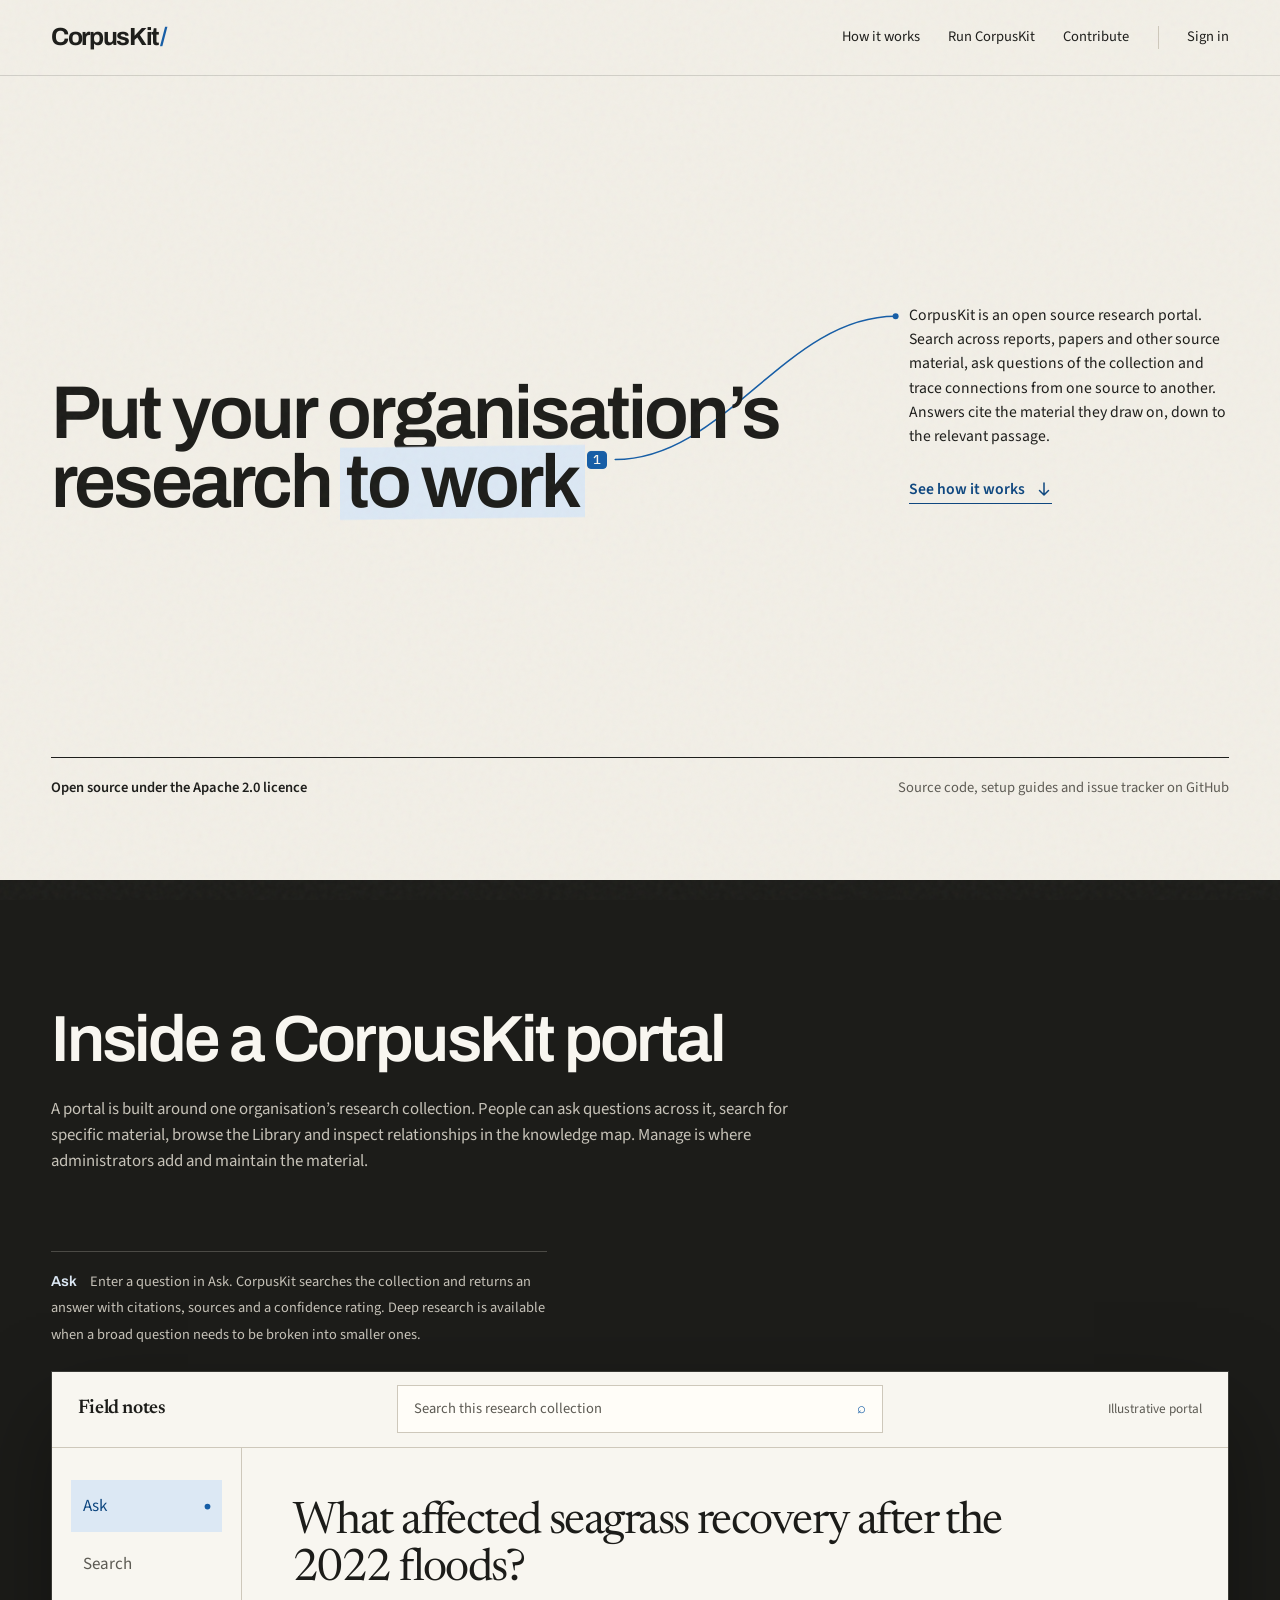
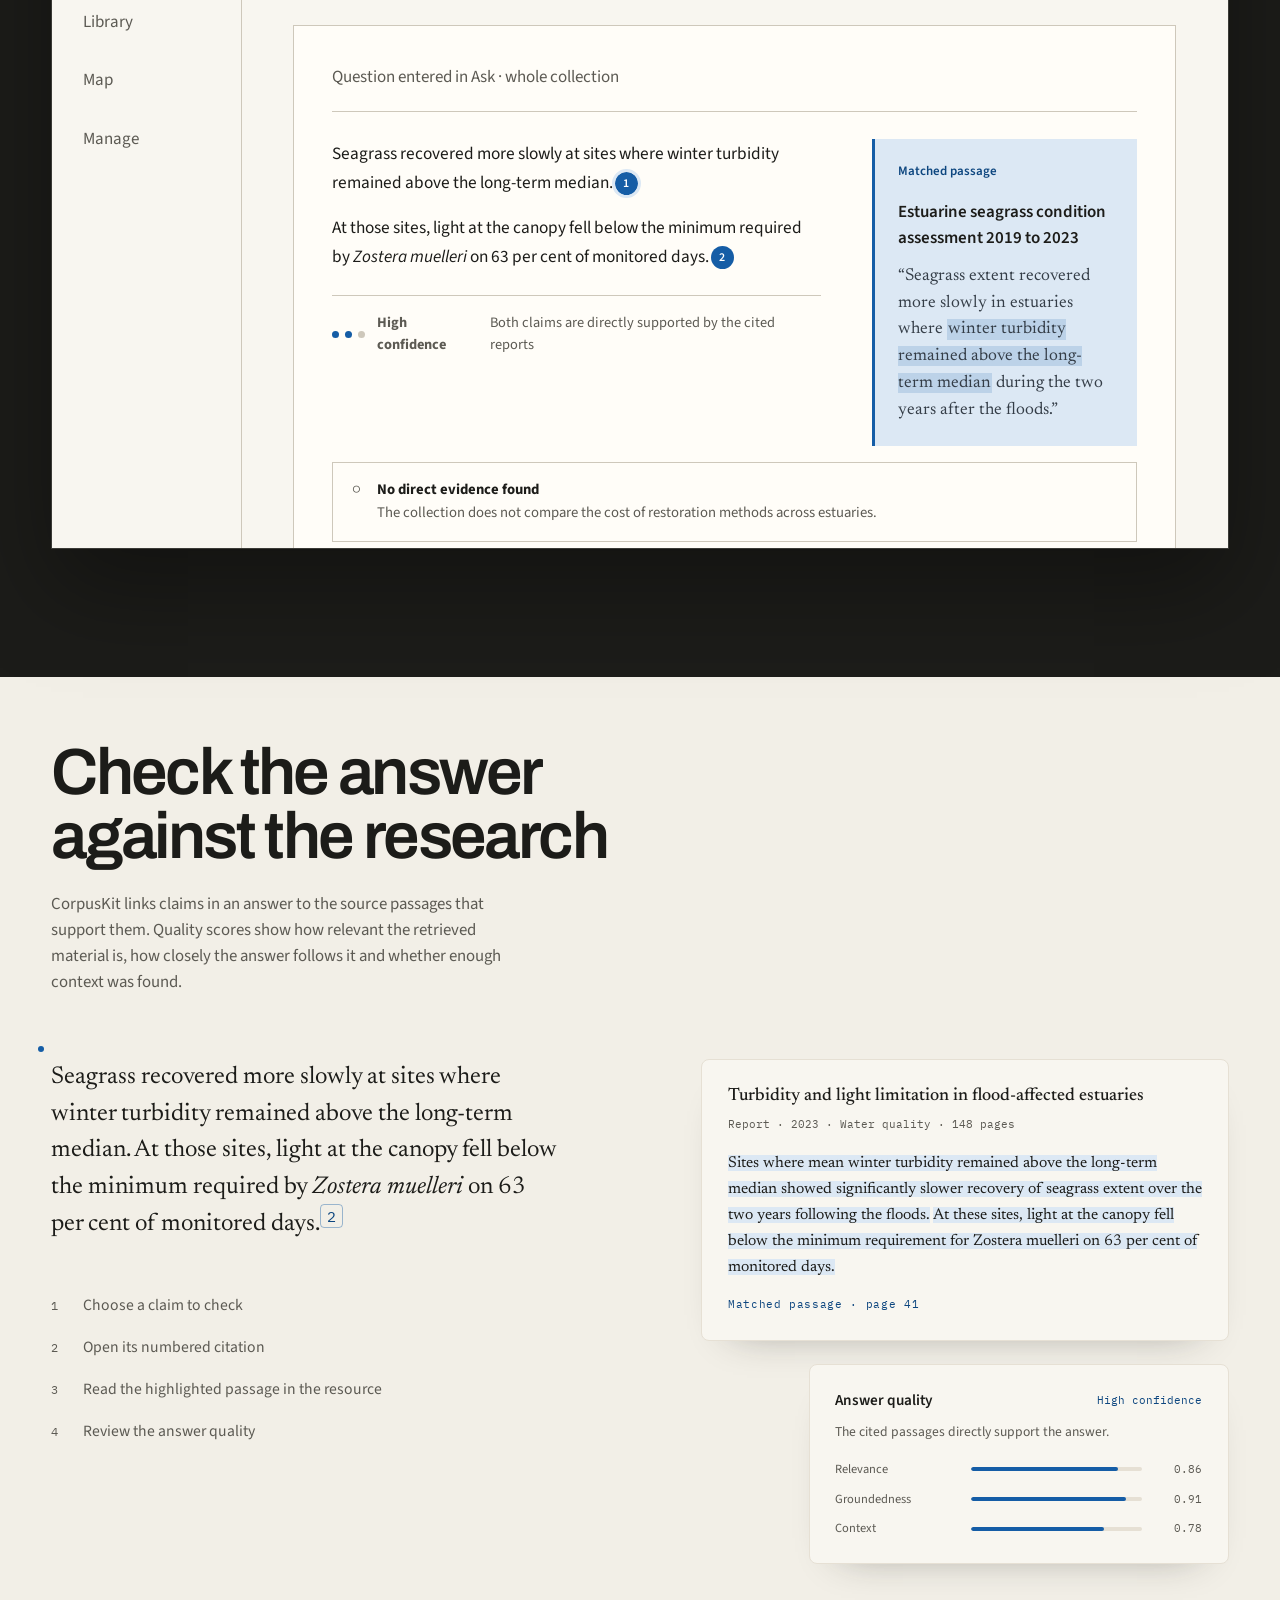
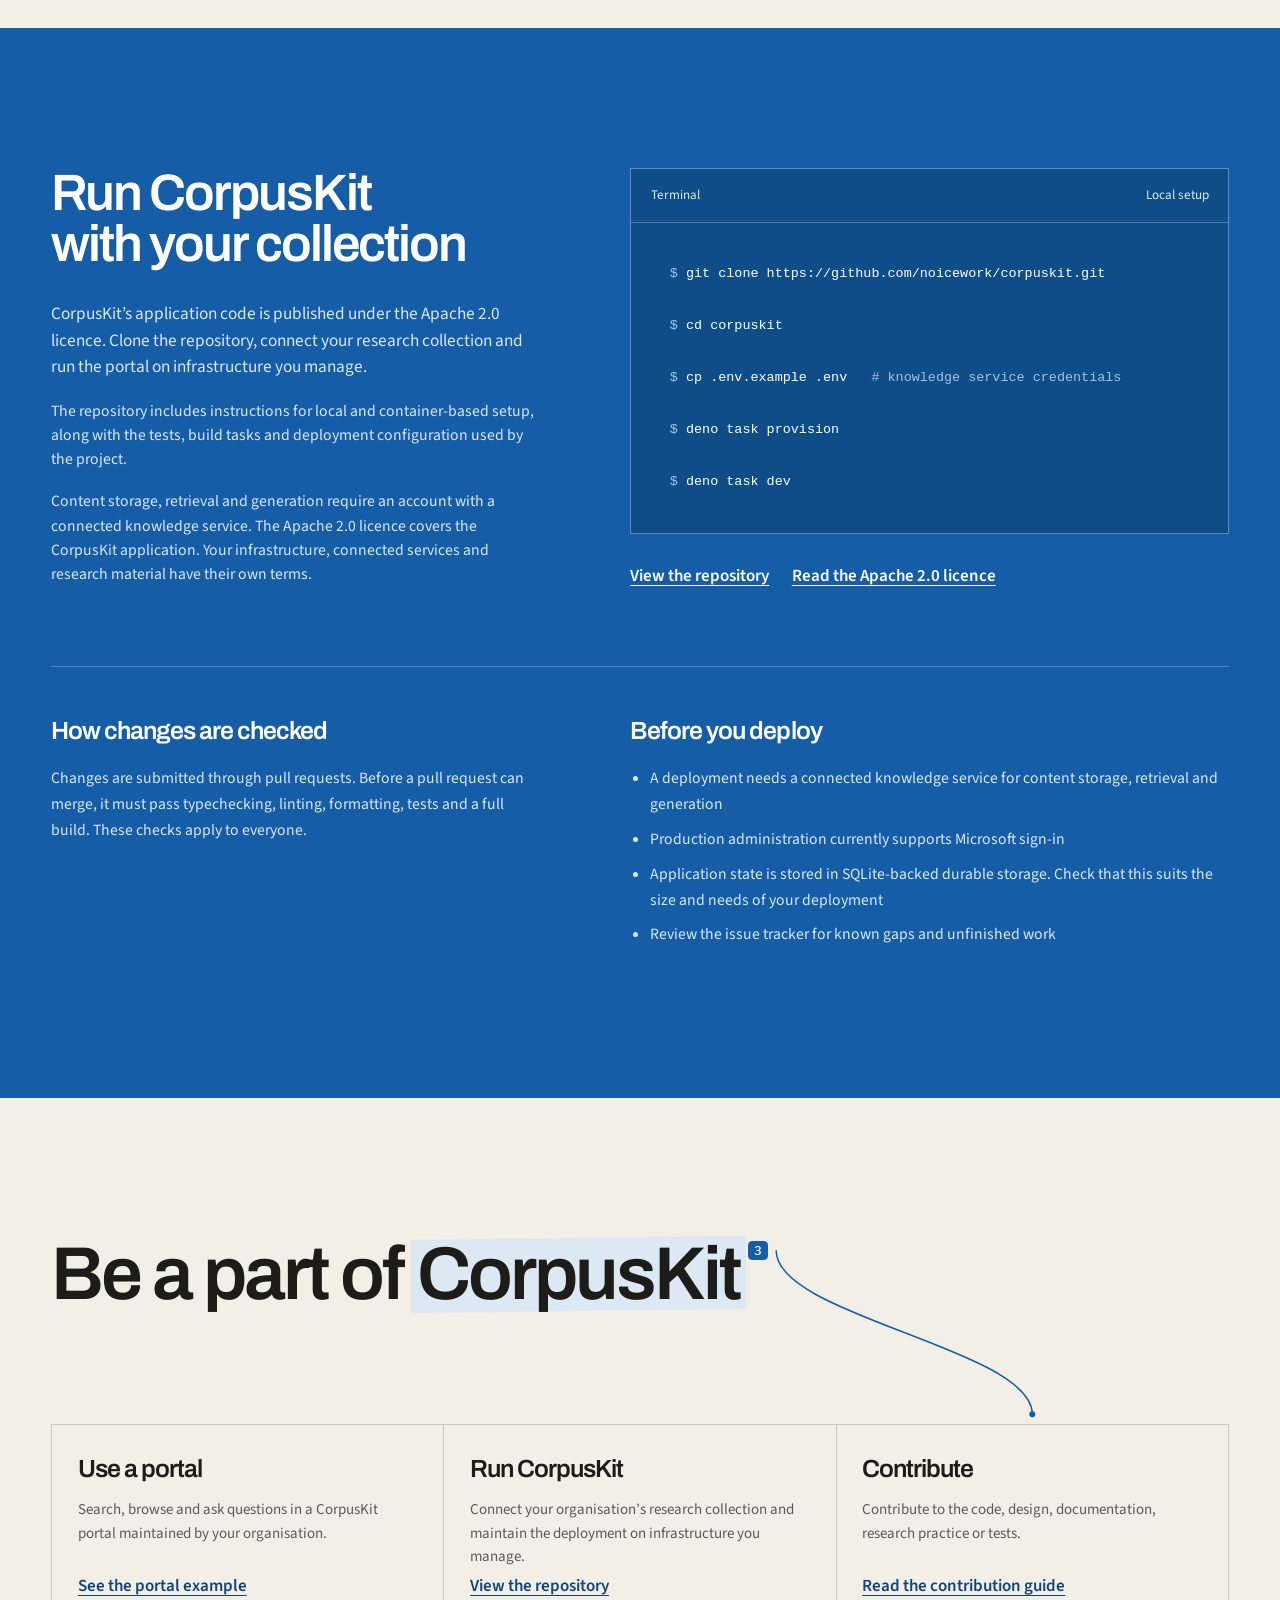
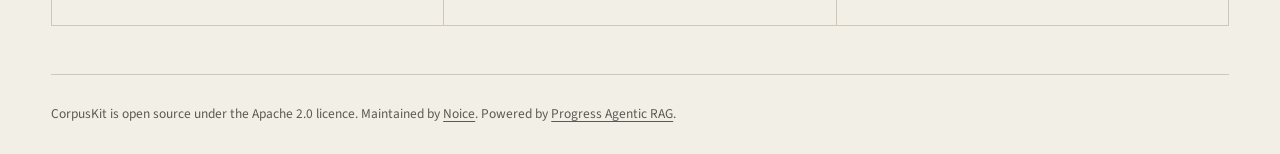
==== commit 048aa44d: "Use canonical CorpusKit repository URL (#89)" ====
--- a/apps/web/public/home.html
+++ b/apps/web/public/home.html
@@ -884,13 +884,13 @@
     }
 
     @media (max-width: 680px) {
-      :root { --page: calc(100vw - 32px); }
+      :root { --page: calc(100vw - 48px); }
       body { font-size: 16px; }
       .site-header { height: 64px; }
       .nav-links a:not(.sign-in) { display: none; }
       .sign-in { padding-left: 1rem; }
       .hero { min-height: 760px; padding-top: 8.2rem; padding-bottom: 2.5rem; }
-      .hero h1 { min-width: 0; font-size: clamp(3.4rem, 17vw, 5.2rem); line-height: .9; text-wrap: wrap; }
+      .hero h1 { min-width: 0; font-size: min(13vw, 4.25rem); line-height: .92; text-wrap: wrap; }
       .hero-copy { min-width: 0; max-width: 100%; }
       .hero-copy { margin-top: 2.4rem; }
       .hero-note { margin-top: 4rem; align-items: flex-start; flex-direction: column; }
@@ -1339,15 +1339,15 @@
               <div class="code-card" aria-label="Example setup commands">
                 <div class="code-top"><span>Terminal</span><span>Local setup</span></div>
                 <!-- commands follow the setup instructions in the repository README -->
-                <pre aria-label="git clone https://github.com/noicework/kb.git; cd kb; copy the environment example; provision the application; start the development server"><code aria-hidden="true"><span class="terminal-line"><span class="code-dim">$</span> <span class="typed-command">git clone https://github.com/noicework/kb.git</span><span class="terminal-cursor"></span></span>
-<span class="terminal-line"><span class="code-dim">$</span> <span class="typed-command">cd kb</span><span class="terminal-cursor"></span></span>
+                <pre aria-label="git clone https://github.com/noicework/corpuskit.git; cd corpuskit; copy the environment example; provision the application; start the development server"><code aria-hidden="true"><span class="terminal-line"><span class="code-dim">$</span> <span class="typed-command">git clone https://github.com/noicework/corpuskit.git</span><span class="terminal-cursor"></span></span>
+<span class="terminal-line"><span class="code-dim">$</span> <span class="typed-command">cd corpuskit</span><span class="terminal-cursor"></span></span>
 <span class="terminal-line"><span class="code-dim">$</span> <span class="typed-command">cp .env.example .env</span><span class="typed-comment code-dim">   # knowledge service credentials</span><span class="terminal-cursor"></span></span>
 <span class="terminal-line"><span class="code-dim">$</span> <span class="typed-command">deno task provision</span><span class="terminal-cursor"></span></span>
 <span class="terminal-line"><span class="code-dim">$</span> <span class="typed-command">deno task dev</span><span class="terminal-cursor"></span></span></code></pre>
               </div>
               <div class="run-links">
-                <a href="https://github.com/noicework/kb">View the repository</a>
-                <a href="https://github.com/noicework/kb/blob/main/LICENSE">Read the Apache 2.0 licence</a>
+                <a href="https://github.com/noicework/corpuskit">View the repository</a>
+                <a href="https://github.com/noicework/corpuskit/blob/main/LICENSE">Read the Apache 2.0 licence</a>
               </div>
             </div>
           </div>
@@ -1373,8 +1373,8 @@
           <h2>Be a part of <span class="closing-claim"><span class="closing-highlight" id="closingHighlight">CorpusKit</span><span class="closing-cite" id="closingCite">3</span></span></h2>
           <div class="next-steps">
             <article class="next-step"><h3>Use a portal</h3><p>Search, browse and ask questions in a CorpusKit portal maintained by your organisation.</p><a href="https://opax.corpuskit.org">See the portal example</a></article>
-            <article class="next-step"><h3>Run CorpusKit</h3><p>Connect your organisation’s research collection and maintain the deployment on infrastructure you manage.</p><a href="https://github.com/noicework/kb">View the repository</a></article>
-            <article class="next-step"><h3>Contribute</h3><p>Contribute to the code, design, documentation, research practice or tests.</p><a href="https://github.com/noicework/kb/blob/main/CONTRIBUTING.md">Read the contribution guide</a></article>
+            <article class="next-step"><h3>Run CorpusKit</h3><p>Connect your organisation’s research collection and maintain the deployment on infrastructure you manage.</p><a href="https://github.com/noicework/corpuskit">View the repository</a></article>
+            <article class="next-step"><h3>Contribute</h3><p>Contribute to the code, design, documentation, research practice or tests.</p><a href="https://github.com/noicework/corpuskit/blob/main/CONTRIBUTING.md">Read the contribution guide</a></article>
           </div>
           <svg class="closing-thread" id="closingThread" aria-hidden="true">
             <path id="closingThreadPath" d=""/>
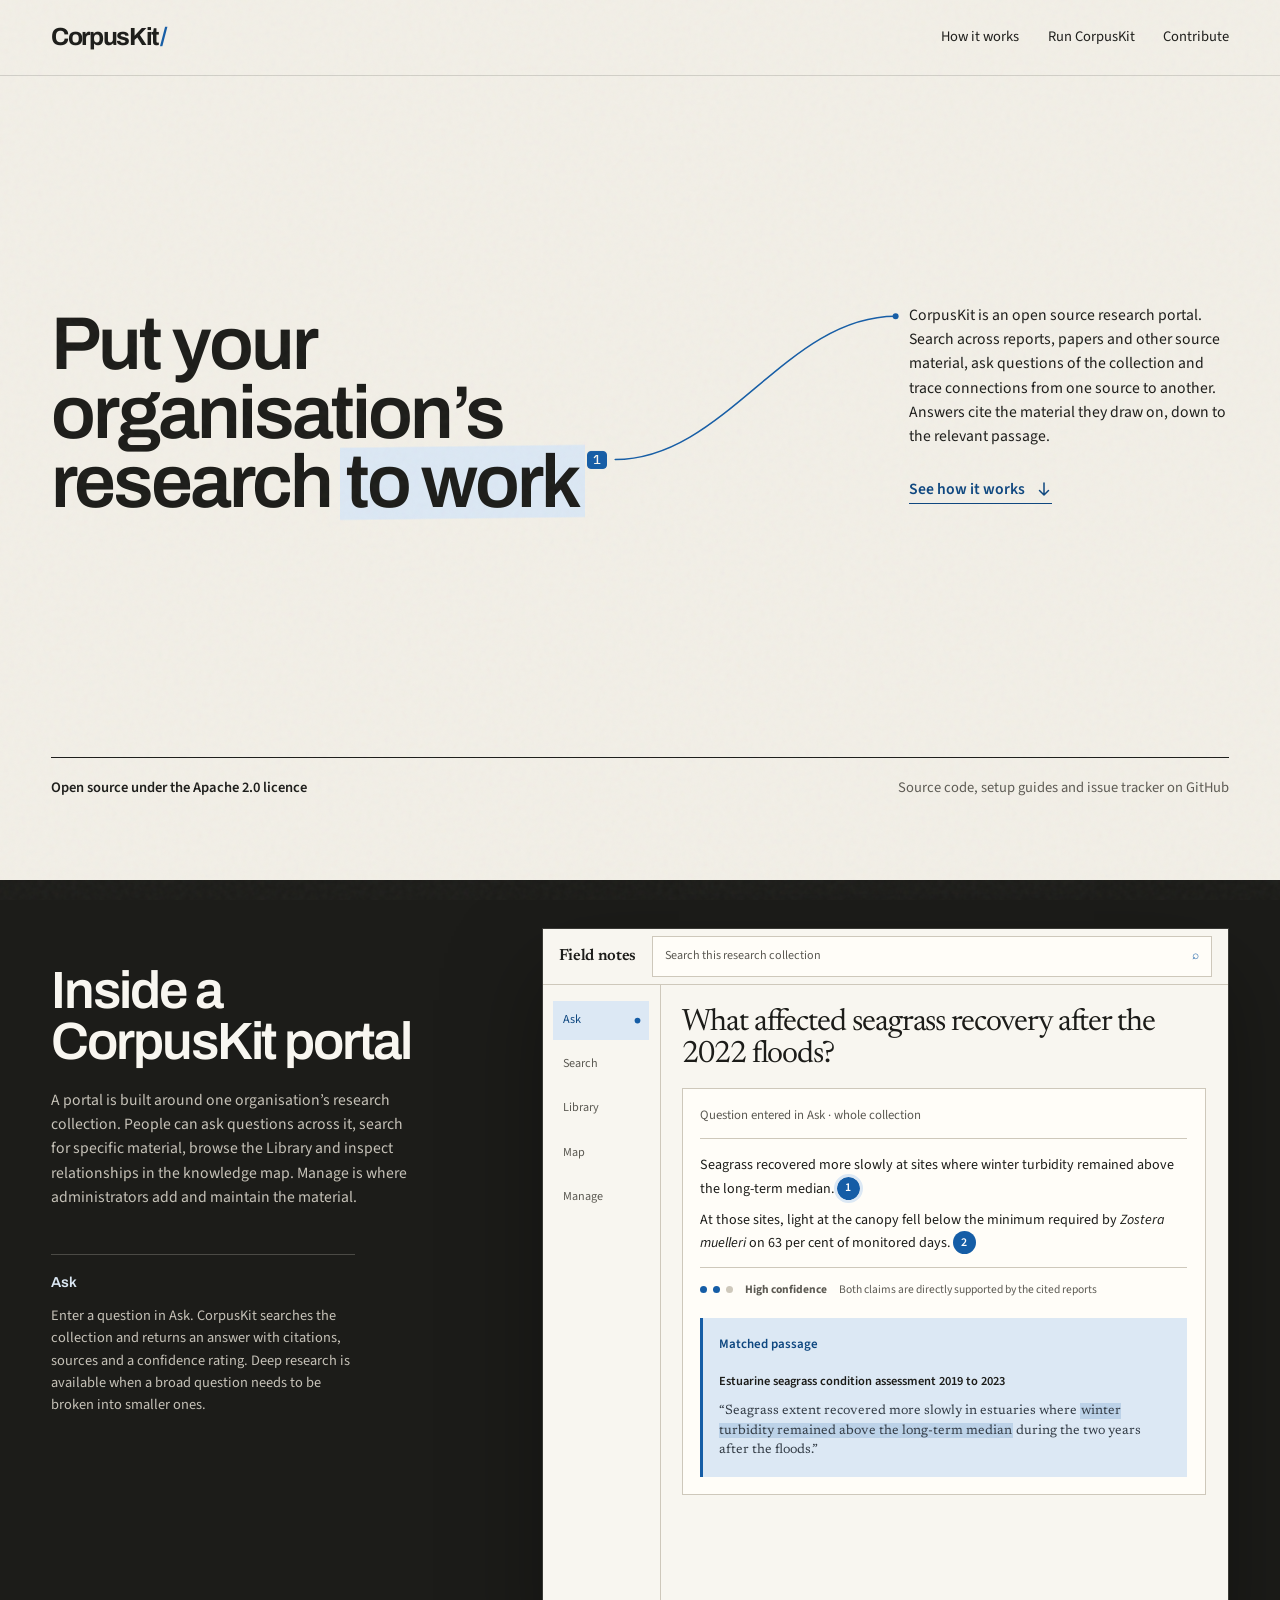
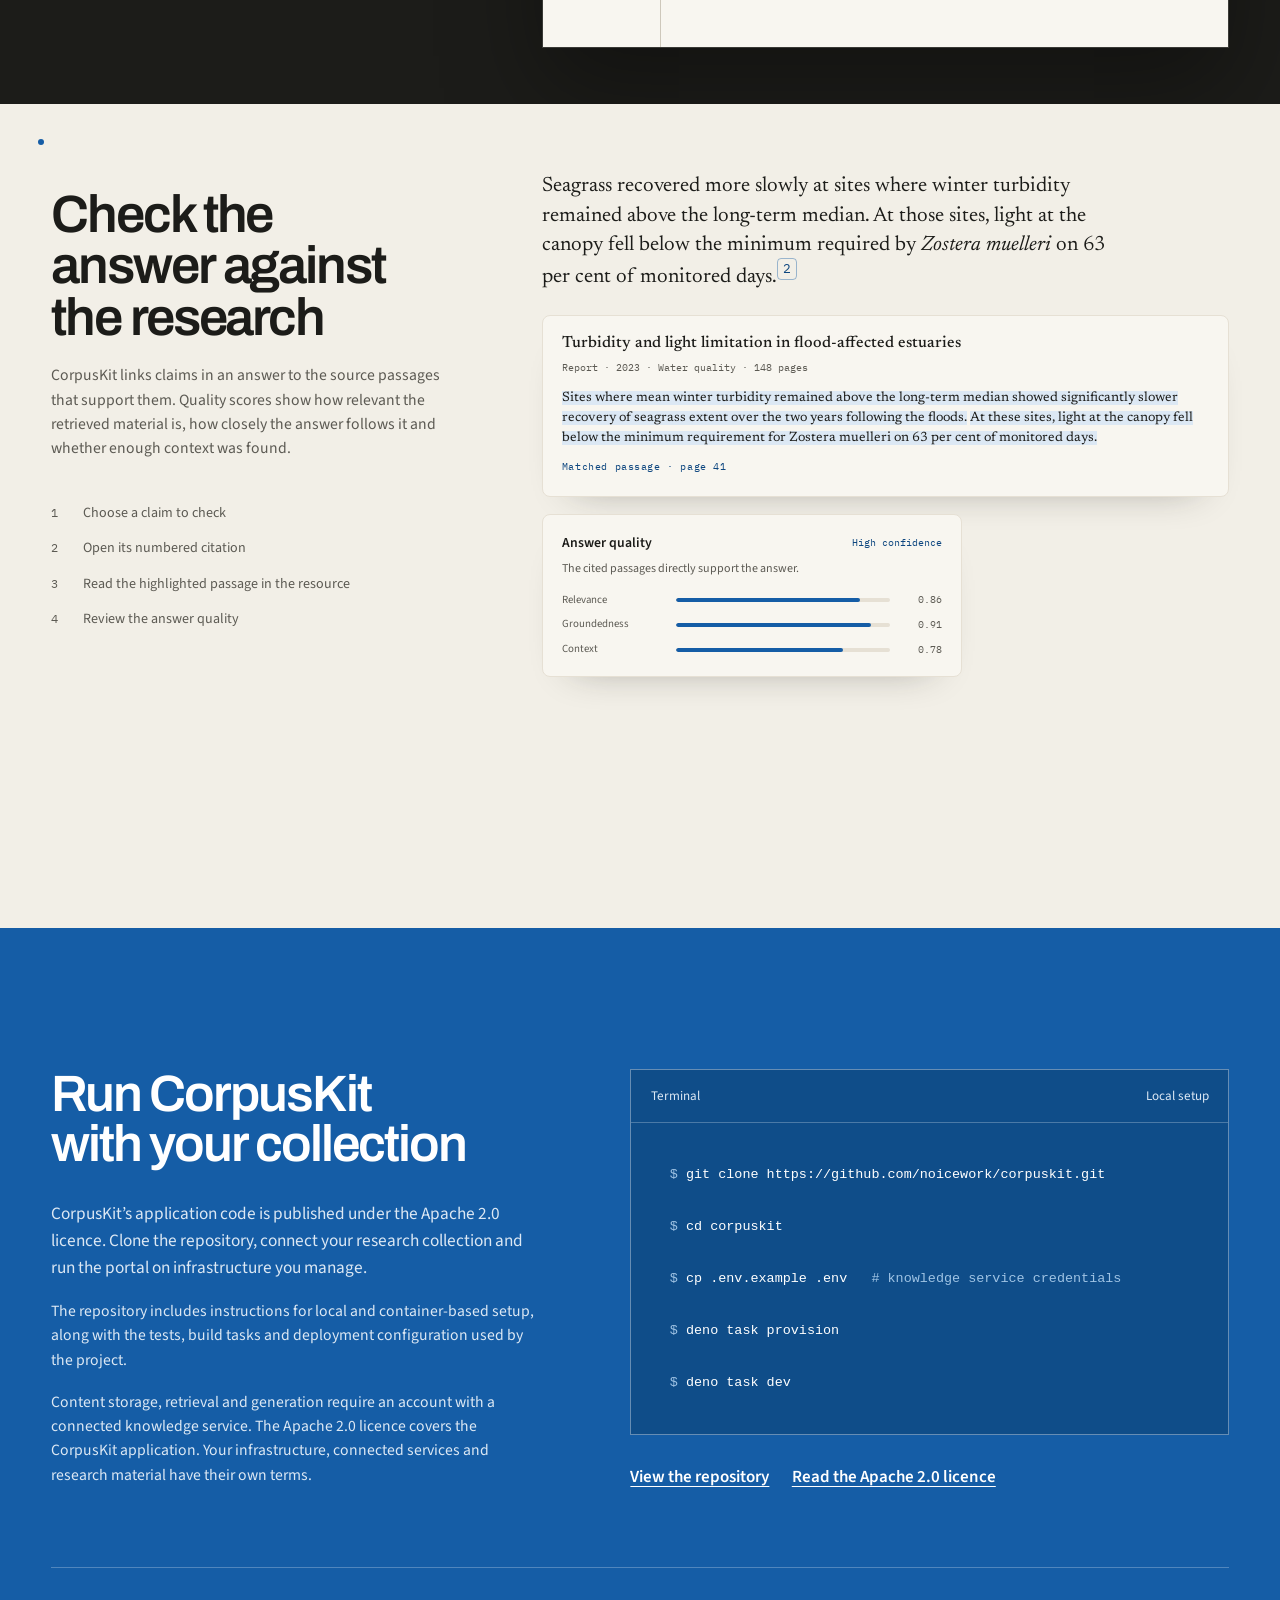
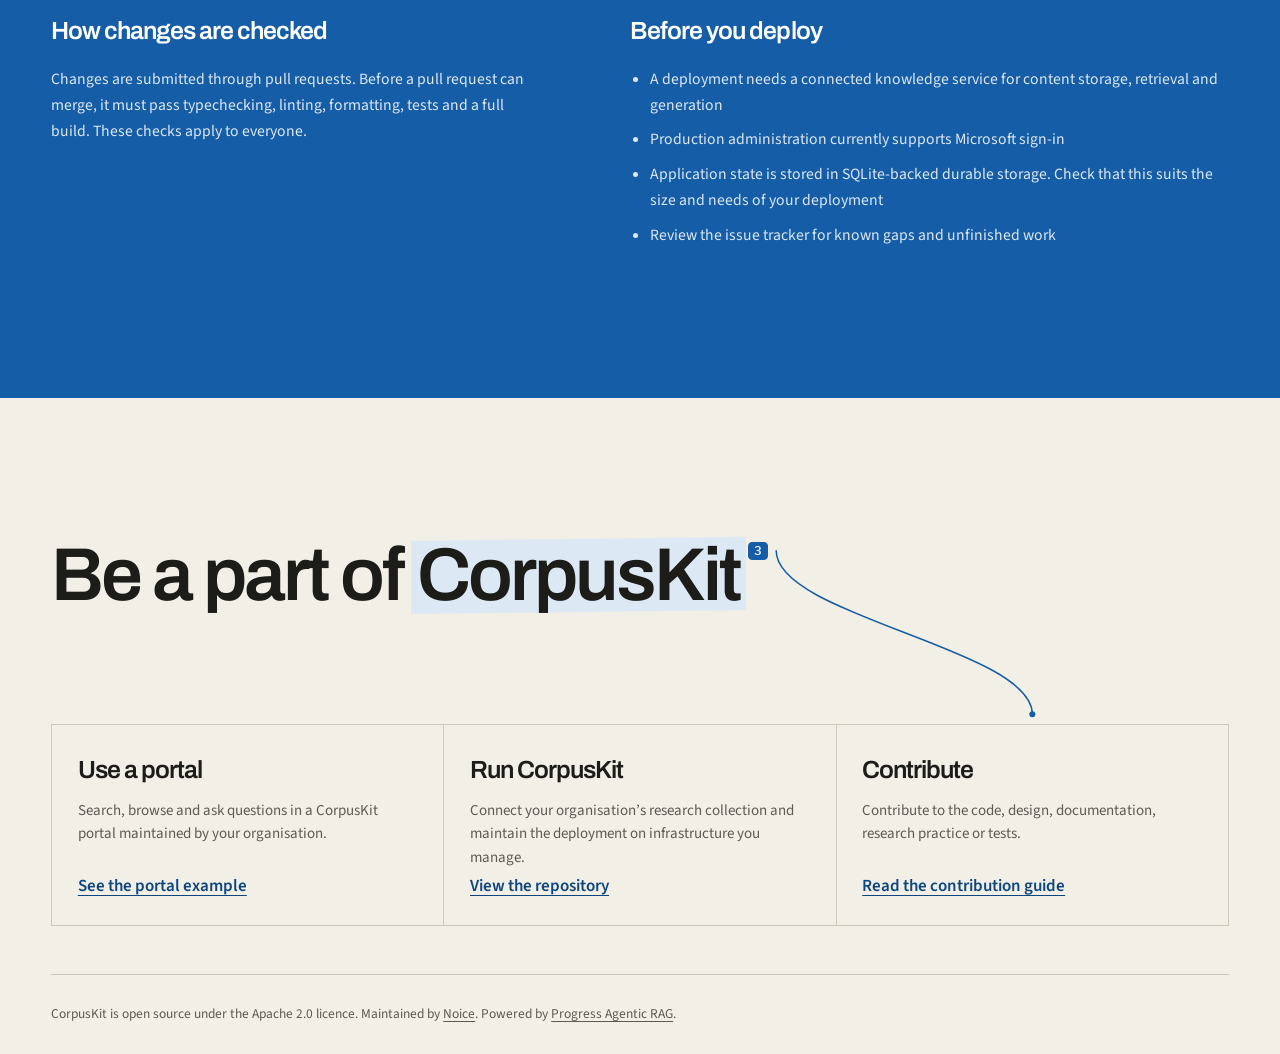
==== commit bf2d6e1b: "Refine homepage responsive layouts" ====
--- a/apps/web/public/home.html
+++ b/apps/web/public/home.html
@@ -2,7 +2,7 @@
 <html lang="en-AU">
 <head>
   <meta charset="utf-8">
-  <meta name="viewport" content="width=device-width, initial-scale=1">
+  <meta name="viewport" content="width=device-width, initial-scale=1, viewport-fit=cover">
   <meta name="description" content="CorpusKit is an open source research portal for searching collections, asking cited questions and exploring connections between sources.">
   <meta name="theme-color" content="#f2efe7">
   <title>CorpusKit – open source research portal</title>
@@ -82,7 +82,8 @@
       position: fixed;
       inset: 0 0 auto;
       z-index: 12;
-      height: 76px;
+      height: calc(76px + env(safe-area-inset-top));
+      padding-top: env(safe-area-inset-top);
       border-bottom: 1px solid rgba(28, 28, 25, .15);
       background: rgba(242, 239, 231, .91);
       backdrop-filter: blur(16px);
@@ -136,11 +137,9 @@
 
     .nav-links a { text-decoration: none; }
     .nav-links a:hover { text-decoration: underline; }
-    .sign-in { padding-left: clamp(1rem, 2.2vw, 2.4rem); border-left: 1px solid var(--rule); transition: border-color .55s ease; }
-    .site-header.nav-dark .sign-in, .site-header.nav-blue .sign-in { border-left-color: rgba(255, 255, 255, .24); }
 
     main { overflow: hidden; }
-    #top, #workings, #run, #contribute { scroll-margin-top: 76px; }
+    #top, #workings, #run, #contribute { scroll-margin-top: calc(76px + env(safe-area-inset-top)); }
 
     .hero {
       width: var(--page);
@@ -163,6 +162,12 @@
       line-height: var(--display-lh-h1);
       letter-spacing: var(--display-track-h1);
       text-wrap: balance;
+    }
+
+    .hero-laptop-break { display: none; }
+
+    @media (min-width: 981px) and (max-height: 1200px) {
+      .hero-laptop-break { display: inline; }
     }
 
     .hero-claim, .closing-claim { white-space: nowrap; }
@@ -270,6 +275,7 @@
       background: var(--ink);
       color: var(--paper-soft);
       padding: clamp(5.5rem, 10vw, 10rem) 0;
+      overflow: clip;
     }
 
     .section-shell { width: var(--page); margin: 0 auto; }
@@ -625,6 +631,7 @@
 
     .pv-mapcard { padding: .8rem; background: #fff; }
     .pv-mapcard svg { display: block; width: 100%; height: auto; max-height: 520px; margin: 0 auto; }
+    .kg-mobile { display: none; }
     .kg-legend-panel { fill: #fbfbf8; stroke: #deddd7; }
     .kg-legend-title, .kg-legend-label, .kg-legend-count, .kg-node-label { font-family: var(--sans); fill: #5e5c56; }
     .kg-legend-title { font-size: 9px; font-weight: 600; letter-spacing: .08em; text-transform: uppercase; }
@@ -690,7 +697,9 @@
     .ways-caption .wc-t { display: inline; color: #c6c2b8; font-size: .9rem; line-height: 1.55; }
     .ways-caption .wc-n, .ways-caption .wc-t { will-change: opacity, transform; }
 
-    @media (min-width: 1900px) {
+    .mobile-view-tabs { display: none; }
+
+    @media (min-width: 1900px) and (min-height: 1201px) {
       .ways-caption {
         position: absolute;
         top: 76px;
@@ -700,6 +709,145 @@
       }
       .ways-caption .wc-n { display: block; margin: 0 0 .8rem; }
       .ways-caption .wc-t { display: block; }
+    }
+
+    /* Wide, shorter screens use a compact split walkthrough so the portal stays in view. */
+    @media (min-width: 981px) and (max-height: 1200px) {
+      .workings {
+        min-height: calc(100svh - 76px);
+        padding: 3rem 0 1.5rem;
+      }
+
+      .workings > .section-shell {
+        display: grid;
+        grid-template-columns: minmax(280px, .78fr) minmax(0, 1.22fr);
+        grid-template-rows: auto minmax(0, 1fr);
+        column-gap: clamp(2rem, 4vw, 5rem);
+        row-gap: clamp(2.5rem, 5vh, 4rem);
+        align-items: stretch;
+      }
+
+      .workings .section-head {
+        grid-column: 1;
+        grid-row: 1;
+        align-self: start;
+        margin: 0;
+        padding-top: clamp(2.125rem, calc(3vh + 10px), 2.875rem);
+      }
+
+      .workings .section-head h2 {
+        font-size: clamp(3.2rem, 4.1vw, 5rem);
+        text-wrap: balance;
+      }
+
+      .workings .section-head p {
+        max-width: 46ch;
+        margin-top: 1.25rem;
+        font-size: .98rem;
+      }
+
+      .workings .portal-stage { display: contents; }
+
+      .workings .ways-caption {
+        position: static;
+        grid-column: 1;
+        grid-row: 2;
+        align-self: start;
+        width: auto;
+        max-width: 38ch;
+        min-height: 0;
+        margin: 0;
+      }
+
+      .workings .ways-caption .wc-n {
+        display: block;
+        margin: 0 0 .7rem;
+      }
+
+      .workings .ways-caption .wc-t { display: block; }
+
+      .workings .portal-frame {
+        grid-column: 2;
+        grid-row: 1 / span 2;
+        min-width: 0;
+        height: min(720px, calc(100svh - 148px));
+        overflow: hidden;
+      }
+
+      .workings .portal-top {
+        min-height: 56px;
+        padding: 0 1rem;
+        grid-template-columns: auto minmax(0, 1fr);
+        gap: 1rem;
+      }
+
+      .workings .portal-name { font-size: 1rem; }
+      .workings .portal-search { width: 100%; padding: .6rem .75rem; font-size: .76rem; }
+      .workings .portal-status { display: none; }
+
+      .workings .portal-body {
+        height: calc(100% - 56px);
+        min-height: 0;
+        grid-template-columns: 118px minmax(0, 1fr);
+      }
+
+      .workings .portal-nav { padding: 1rem .65rem; }
+      .workings .view-tab { padding: .62rem .6rem; font-size: .76rem; }
+
+      .workings .portal-main {
+        height: auto;
+        min-height: 0;
+        padding: clamp(1rem, 1.7vw, 1.75rem);
+        overflow: hidden;
+      }
+
+      .workings .portal-view h3 {
+        max-width: 650px;
+        margin-bottom: 1rem;
+        font-size: clamp(1.85rem, 2.4vw, 2.75rem);
+      }
+
+      .workings .question-card { padding: clamp(.9rem, 1.35vw, 1.3rem); }
+      .workings .question { margin-bottom: 1rem; padding-bottom: .8rem; font-size: .8rem; }
+      .workings .answer-layout { gap: clamp(.85rem, 1.5vw, 1.5rem); }
+      .workings .answer p { margin-bottom: .65rem; font-size: .88rem; line-height: 1.5; }
+      .workings .confidence { margin-top: .8rem; padding-top: .8rem; font-size: .72rem; }
+      .workings .passage-drawer { min-height: 0; padding: 1rem; }
+      .workings .passage-title { font-size: .78rem; }
+      .workings .passage-copy { font-size: .84rem; line-height: 1.45; }
+      .workings .no-evidence { margin-top: .8rem; padding-top: .8rem; font-size: .72rem; }
+
+      .workings .pv-controls { margin-bottom: .75rem; }
+      .workings .pv-querybar { padding: .7rem .85rem; font-size: .82rem; }
+      .workings div.pv-chiprow { margin-bottom: .8rem; }
+      .workings .chip { padding: .25rem .55rem; font-size: .68rem; }
+      .workings .pv-meta { font-size: .72rem; }
+      .workings .pv-answerstrip { margin: .85rem .85rem 0; padding: .85rem 1rem; }
+      .workings .pv-answerstrip p { font-size: .83rem; line-height: 1.45; }
+      .workings .pv-results { padding: .2rem .85rem .35rem; }
+      .workings .pv-result { padding: .75rem 0; }
+      .workings .pv-result .r-title { font-size: 1rem; }
+      .workings .pv-result .r-passage { margin-top: .35rem; font-size: .82rem; line-height: 1.4; }
+      .workings .pv-cardfoot { padding: .7rem .85rem; font-size: .72rem; }
+
+      .workings .pv-libgrid { gap: .7rem; }
+      .workings .pv-libcard { padding: 1rem; }
+      .workings .pv-libcard .t { font-size: 1rem; }
+      .workings .pv-libcard .s { margin-top: .4rem; font-size: .78rem; line-height: 1.4; }
+      .workings .pv-libcard .tags { padding-top: .65rem; }
+      .workings .pv-mapcard svg { max-height: calc(100svh - 230px); }
+
+      .workings .ch-head,
+      .workings .ch-row,
+      .workings .ch-foot { padding: .8rem 1rem; }
+      .workings .ch-row { font-size: .8rem; }
+      .workings .ch-row .flag { min-width: 8.5em; font-size: .62rem; }
+    }
+
+    @media (min-width: 981px) and (max-width: 1399px) and (max-height: 1200px) {
+      .workings .answer-layout { grid-template-columns: 1fr; }
+      .workings .no-evidence { display: none; }
+      .workings .pv-libcard:nth-child(n + 3) { display: none; }
     }
 
     .library-section {
@@ -768,6 +916,7 @@
     @media (max-width: 900px) { .run-cols { grid-template-columns: 1fr; } }
     .run-intro p + p { margin-top: 1.1rem; font-size: .98rem; }
     .run-grid { width: var(--page); margin: 0 auto; display: grid; grid-template-columns: minmax(360px, .9fr) minmax(0, 1.1fr); gap: clamp(3rem, 7vw, 8rem); }
+    .run-grid > * { min-width: 0; }
     .run-intro h2 { font-size: clamp(2.6rem, 4vw, 4.5rem); }
     .run-intro p { max-width: 600px; margin: 2rem 0 0; color: #dce8f4; font-size: 1.08rem; }
 
@@ -886,11 +1035,14 @@
     @media (max-width: 680px) {
       :root { --page: calc(100vw - 48px); }
       body { font-size: 16px; }
-      .site-header { height: 64px; }
-      .nav-links a:not(.sign-in) { display: none; }
-      .sign-in { padding-left: 1rem; }
+      .site-header {
+        position: absolute;
+        height: calc(64px + env(safe-area-inset-top));
+      }
+      .nav-links { display: none; }
       .hero { min-height: 760px; padding-top: 8.2rem; padding-bottom: 2.5rem; }
       .hero h1 { min-width: 0; font-size: min(13vw, 4.25rem); line-height: .92; text-wrap: wrap; }
+      .hero-thread { display: block; }
       .hero-copy { min-width: 0; max-width: 100%; }
       .hero-copy { margin-top: 2.4rem; }
       .hero-note { margin-top: 4rem; align-items: flex-start; flex-direction: column; }
@@ -900,18 +1052,58 @@
       .section-head h2, .run-intro h2, .library-copy h2, .closing h2 { font-size: clamp(3.2rem, 15vw, 4.4rem); }
       .closing h2 { font-size: clamp(3.4rem, 17vw, 5.2rem); line-height: .9; }
       .run-intro h2 { font-size: clamp(2.4rem, 10.5vw, 3.1rem); }
-      .portal-frame { margin-inline: -8px; }
-      .portal-top { min-height: 64px; padding: .75rem; grid-template-columns: 1fr; }
+      .mobile-view-tabs {
+        display: grid;
+        grid-template-columns: repeat(5, minmax(0, 1fr));
+        margin-bottom: 1.35rem;
+        border-bottom: 1px solid #4b4a45;
+      }
+      .mobile-view-tab {
+        min-width: 0;
+        padding: .78rem .1rem .72rem;
+        border: 0;
+        border-bottom: 2px solid transparent;
+        background: transparent;
+        color: #aaa69d;
+        font-family: var(--display);
+        font-size: .8rem;
+        font-weight: 500;
+        letter-spacing: -.02em;
+        cursor: pointer;
+      }
+      .mobile-view-tab.active {
+        border-bottom-color: rgb(220, 232, 244);
+        color: var(--paper-soft);
+        font-weight: 600;
+      }
+      .ways-caption { padding-top: 0; border-top: 0; }
+      .ways-caption .wc-n { display: none; }
+      .portal-frame {
+        display: flex;
+        flex-direction: column;
+        height: clamp(520px, 78svh, 700px);
+        overflow: hidden;
+      }
+      .portal-top { display: none; }
       .portal-name { display: none; }
       .portal-search { font-size: .79rem; }
-      .portal-nav { padding: .5rem; }
+      .portal-nav { display: none; }
       .view-tab { min-width: auto; flex: 1; padding: .7rem .55rem; font-size: .8rem; justify-content: center; }
       .view-tab::after { display: none; }
-      .portal-main { padding: 1.15rem; }
-      .portal-body { min-height: 700px; }
+      .portal-main { min-height: 0; padding: 2rem 1.15rem 1.15rem; overflow-y: auto; overscroll-behavior: contain; touch-action: pan-y; -webkit-overflow-scrolling: touch; }
+      .portal-body { flex: 1; min-height: 0; grid-template-rows: minmax(0, 1fr); }
       .portal-view h3 { font-size: 2.3rem; margin-bottom: 1.3rem; }
       .question-card { padding: 1rem; }
       .answer p { font-size: 1rem; }
+      .confidence {
+        display: grid;
+        grid-template-columns: 36px minmax(0, 1fr);
+        gap: .3rem .75rem;
+        align-items: start;
+      }
+      .confidence::before { grid-column: 1; grid-row: 1; margin: .42rem 0 0; }
+      .confidence strong { grid-column: 2; grid-row: 1; }
+      .confidence span { grid-column: 2; grid-row: 2; }
       .passage-drawer { min-height: 220px; }
       .no-evidence { font-size: .84rem; }
       .result { grid-template-columns: 46px minmax(0, 1fr); gap: .75rem; }
@@ -920,6 +1112,43 @@
       .resource-card { min-height: 170px; }
       .resource-card:nth-child(n+3) { display: none; }
       .map-canvas { min-height: 480px; }
+      .pv-mapcard { padding: 0; }
+      .pv-mapcard .kg-desktop { display: none; }
+      .pv-mapcard .kg-mobile { display: block; max-height: none; }
+      .kg-mobile .kg-node-label { font-size: 11px; stroke-width: 4px; }
+      .kg-mobile .kg-node-label.key { font-size: 12px; }
+      .kg-mobile .kg-cluster-label { font-size: 9px; }
+      .pv-controls {
+        flex-direction: column;
+        align-items: stretch;
+        gap: .75rem;
+        margin-bottom: 1rem;
+      }
+      .pv-querybar { flex-basis: auto; width: 100%; padding: .78rem .85rem; font-size: .86rem; }
+      .sr-modes {
+        display: grid;
+        grid-auto-flow: column;
+        grid-auto-columns: minmax(0, 1fr);
+        width: 100%;
+        gap: .2rem;
+      }
+      .sr-modes span {
+        min-width: 0;
+        padding: .38rem .2rem;
+        font-size: .64rem;
+        text-align: center;
+        white-space: nowrap;
+      }
+      .pv-chiprow { width: 100%; gap: .35rem; }
+      .chip { padding: .3rem .58rem; font-size: .69rem; }
+      .pv-chiprow .pv-meta,
+      .pv-controls > .pv-meta {
+        flex-basis: 100%;
+        width: 100%;
+        margin: .45rem 0 0;
+        font-size: .78rem;
+        text-align: left;
+      }
       .node-a { left: 4%; top: 19%; }
       .node-b { right: 3%; top: 25%; }
       .node-c { right: 5%; bottom: 16%; }
@@ -935,13 +1164,59 @@
       .blue-note { width: 80px; right: 0; font-size: .64rem; }
       .run-section { padding: 5.5rem 0; }
       .run-grid { gap: 3rem; }
+      .code-card { width: 100%; min-width: 0; max-width: 100%; overflow: hidden; }
+      .code-card pre {
+        max-width: 100%;
+        overflow-x: hidden;
+        overflow-wrap: anywhere;
+        white-space: pre-wrap;
+      }
+      .terminal-line { max-width: 100%; }
       .requirement { grid-template-columns: 1fr; gap: .25rem; }
       .stewardship { padding: 6rem 0; }
       .stewardship blockquote { font-size: clamp(3rem, 14vw, 4.5rem); }
       .closing { min-height: auto; padding-top: 5.5rem; }
+      .closing-thread { display: block; }
       .next-steps { grid-template-columns: 1fr; margin-top: 5rem; }
       .next-step { min-height: 175px; }
-      .site-footer { flex-direction: column; gap: .4rem; }
+      .site-footer { flex-direction: column; gap: .4rem; padding-bottom: calc(2rem + env(safe-area-inset-bottom)); }
+    }
+
+    @media (min-width: 681px) and (max-width: 980px) {
+      .hero-thread,
+      .closing-thread { display: block; }
+
+      .mobile-view-tabs {
+        display: grid;
+        grid-template-columns: repeat(5, minmax(0, 1fr));
+        margin-bottom: 1.35rem;
+        border-bottom: 1px solid #4b4a45;
+      }
+
+      .mobile-view-tab {
+        min-width: 0;
+        padding: .85rem .25rem .8rem;
+        border: 0;
+        border-bottom: 2px solid transparent;
+        background: transparent;
+        color: #aaa69d;
+        font-family: var(--display);
+        font-size: .9rem;
+        font-weight: 500;
+        letter-spacing: -.02em;
+        cursor: pointer;
+      }
+
+      .mobile-view-tab.active {
+        border-bottom-color: rgb(220, 232, 244);
+        color: var(--paper-soft);
+        font-weight: 600;
+      }
+
+      .ways-caption { padding-top: 0; border-top: 0; }
+      .ways-caption .wc-n { display: none; }
+      .portal-nav { display: none; }
+      .portal-body { grid-template-rows: minmax(0, 1fr); }
     }
 
     @media (prefers-reduced-motion: reduce) {
@@ -959,7 +1234,12 @@
       display: flex; flex-direction: column; justify-content: center;
       padding-block: clamp(4rem, 7vh, 6rem);
     }
-    .psig-head { max-width: 720px; margin-bottom: clamp(2.5rem, 5vw, 4.5rem); }
+    .psig-head {
+      grid-column: 1 / -1;
+      grid-row: 1;
+      max-width: 720px;
+      margin-bottom: clamp(2.5rem, 5vw, 4.5rem);
+    }
     .psig-head h2 {
       margin: 0;
       font-family: var(--display);
@@ -973,19 +1253,22 @@
     .psig-grid {
       position: relative;
       display: grid; grid-template-columns: minmax(0, 10fr) minmax(0, 9fr);
-      gap: clamp(3rem, 5vw, 6rem); align-items: start;
-    }
+      column-gap: clamp(3rem, 5vw, 6rem); align-items: start;
+    }
+    .psig-left, .psig-demo { display: contents; }
     .psig-thread {
       position: absolute; inset: 0; z-index: 4;
       pointer-events: none; overflow: visible;
-      display: none;
-    }
-    .psig-thread path { fill: none; stroke: var(--blue); stroke-width: 1.5; }
+      display: none; width: 100%; height: 100%;
+    }
+    .psig-thread path { fill: none; stroke: var(--blue); stroke-width: 1.5; stroke-linecap: round; }
     .psig-thread circle { fill: var(--blue); }
     @media (min-width: 1024px) {
       .psig-thread { display: block; }
     }
     .psig-answer {
+      grid-column: 1;
+      grid-row: 2;
       font-family: var(--serif); font-size: clamp(1.3rem, 1.9vw, 1.72rem);
       line-height: 1.5; color: var(--ink); max-width: 21em; margin: 0;
     }
@@ -994,7 +1277,11 @@
       border: 1px solid rgba(21,93,166,.4); border-radius: 4px;
       padding: .1em .4em; vertical-align: super;
     }
-    .psig-steps { list-style: none; margin: 2.6rem 0 0; padding: 0; max-width: 26em; }
+    .psig-steps {
+      grid-column: 1;
+      grid-row: 3;
+      list-style: none; margin: 2.6rem 0 0; padding: 0; max-width: 26em;
+    }
     .psig-steps li {
       display: flex; gap: 1rem; align-items: baseline;
       font-family: var(--sans); font-size: .98rem; color: var(--ink-soft);
@@ -1006,10 +1293,19 @@
     .psig-steps li.is-active .n { color: var(--blue); }
     @media (max-width: 1023px) {
       .psig-stage { min-height: 0; padding-block: clamp(4rem, 9vw, 6rem); }
+      .psig-head { margin-bottom: 1.6rem; }
+      .psig-thread { display: block; }
+      .psig-head { grid-column: 1; grid-row: 1; }
+      .psig-steps { grid-column: 1; grid-row: 2; margin: 0 0 2.2rem; }
+      .psig-answer { grid-column: 1; grid-row: 3; }
       .psig-steps li, .psig-steps .n { color: var(--ink); }
       .psig-steps .n { color: var(--blue); }
     }
-    .psig-right { display: flex; flex-direction: column; align-items: stretch; gap: 1.4rem; }
+    .psig-right {
+      grid-column: 2;
+      grid-row: 2 / span 2;
+      display: flex; flex-direction: column; align-items: stretch; gap: 1.4rem;
+    }
     .psig-card {
       background: var(--paper-soft); border: 1px solid var(--paper-deep);
       border-radius: 8px; padding: 1.5rem 1.6rem;
@@ -1036,9 +1332,119 @@
     .psig-track { height: 4px; background: var(--paper-deep); border-radius: 2px; overflow: hidden; }
     .psig-fill { height: 100%; display: block; background: var(--blue); border-radius: 2px; }
     @media (max-width: 1023px) {
-      .psig-grid { grid-template-columns: 1fr; gap: 2.2rem; }
+      .psig-grid { grid-template-columns: 1fr; column-gap: 0; row-gap: 0; }
       .psig-steps { max-width: none; }
-    }
+      .psig-right { grid-column: 1; grid-row: 4; margin-top: 2.2rem; }
+    }
+
+    @media (min-width: 1024px) and (min-height: 1201px) {
+      .psig-left,
+      .psig-demo {
+        display: flex;
+        min-width: 0;
+        flex-direction: column;
+      }
+
+      .psig-left { grid-column: 1; grid-row: 1; }
+      .psig-demo { grid-column: 2; grid-row: 1; }
+
+      .psig-head,
+      .psig-answer,
+      .psig-steps,
+      .psig-right {
+        grid-column: auto;
+        grid-row: auto;
+      }
+
+      .psig-head { margin-bottom: 0; }
+      .psig-steps { margin-top: 2.6rem; }
+      .psig-answer { margin-bottom: clamp(3.5rem, 5vh, 5rem); }
+      .psig-right { margin: 0; }
+    }
+
+    @media (min-width: 1024px) and (max-height: 1200px) {
+      .psig-stage {
+        box-sizing: border-box;
+        min-height: calc(100svh - 76px);
+        height: calc(100svh - 76px);
+        justify-content: flex-start;
+        padding: 3rem 0 1.5rem;
+      }
+
+      .psig-stage > .section-shell { height: 100%; }
+
+      .psig-grid {
+        height: 100%;
+        grid-template-columns: minmax(280px, .78fr) minmax(0, 1.22fr);
+        column-gap: clamp(2rem, 4vw, 5rem);
+      }
+
+      .psig-left,
+      .psig-demo {
+        display: flex;
+        min-width: 0;
+        flex-direction: column;
+      }
+
+      .psig-left { grid-column: 1; grid-row: 1; }
+      .psig-demo { grid-column: 2; grid-row: 1; padding-top: 1.25rem; }
+
+      .psig-head,
+      .psig-answer,
+      .psig-steps,
+      .psig-right {
+        grid-column: auto;
+        grid-row: auto;
+      }
+
+      .psig-head {
+        max-width: none;
+        margin: 0;
+        padding-top: clamp(2.125rem, calc(3vh + 10px), 2.875rem);
+      }
+
+      .psig-head h2 { font-size: clamp(3.2rem, 4.1vw, 5rem); }
+      .psig-head p { max-width: 50ch; margin-top: 1.25rem; font-size: .98rem; }
+
+      .psig-steps {
+        width: 100%;
+        max-width: 32em;
+        margin: clamp(2rem, 4vh, 3rem) 0 0;
+      }
+
+      .psig-steps li { padding-block: .42rem; font-size: .88rem; }
+
+      .psig-answer {
+        max-width: 28em;
+        margin: 0 0 clamp(1.25rem, 2.5vh, 2rem);
+        font-size: clamp(1.3rem, 1.55vw, 1.65rem);
+        line-height: 1.42;
+      }
+
+      .psig-right {
+        display: flex;
+        flex-direction: column;
+        align-items: stretch;
+        gap: clamp(.8rem, 1.3vw, 1.25rem);
+        margin: 0;
+      }
+
+      .psig-card { padding: 1.1rem 1.2rem; }
+      #psigSource { width: min(100%, 900px); align-self: flex-start; }
+      .psig-card .s-title { font-size: 1rem; }
+      .psig-card .s-meta { margin-top: .35rem; font-size: .62rem; }
+      .psig-card .s-passage { margin-top: .75rem; font-size: .84rem; line-height: 1.5; }
+      .psig-card .s-chip { margin-top: .7rem; font-size: .61rem; }
+      .psig-conf { width: min(100%, 420px); align-self: flex-start; }
+      .psig-conf .c-title { font-size: .86rem; }
+      .psig-conf .c-chip { font-size: .6rem; }
+      .psig-conf .c-line { margin-top: .4rem; font-size: .75rem; }
+      .psig-qbars { margin-top: .8rem; gap: .5rem; }
+      .psig-qbar { grid-template-columns: 6.2em 1fr 2.5em; gap: .55rem; }
+      .psig-qbar .l { font-size: .68rem; }
+      .psig-qbar .v { font-size: .62rem; }
+    }
+
   </style>
 </head>
 <body>
@@ -1051,7 +1457,6 @@
         <a href="#workings">How it works</a>
         <a href="#run">Run CorpusKit</a>
         <a href="#contribute">Contribute</a>
-        <a class="sign-in" href="/auth/login">Sign in</a>
       </div>
     </nav>
   </header>
@@ -1060,7 +1465,7 @@
     <div id="smooth-content">
       <main id="main">
         <section class="hero" id="top">
-          <h1>Put your organisation’s<br>research <span class="hero-claim"><span class="hero-highlight" id="heroHighlight">to work</span><span class="hero-cite" id="heroCite">1</span></span></h1>
+          <h1>Put your<br class="hero-laptop-break"> organisation’s<br>research <span class="hero-claim"><span class="hero-highlight" id="heroHighlight">to work</span><span class="hero-cite" id="heroCite">1</span></span></h1>
           <div class="hero-copy">
             <p id="heroDescription">CorpusKit is an open source research portal. Search across reports, papers and other source material, ask questions of the collection and trace connections from one source to another. Answers cite the material they draw on, down to the relevant passage.</p>
             <a class="text-link" href="#workings">See how it works<svg viewBox="0 0 16 16" aria-hidden="true"><path d="M8 2v12M3.5 9.5 8 14l4.5-4.5"/></svg></a>
@@ -1083,6 +1488,13 @@
             </div>
 
             <div class="portal-stage">
+              <div class="mobile-view-tabs" role="tablist" aria-label="Choose a portal feature">
+                <button class="mobile-view-tab active" id="mobile-tab-ask" role="tab" aria-selected="true" aria-controls="view-ask" data-view="ask">Ask</button>
+                <button class="mobile-view-tab" id="mobile-tab-search" role="tab" aria-selected="false" aria-controls="view-search" data-view="search" tabindex="-1">Search</button>
+                <button class="mobile-view-tab" id="mobile-tab-library" role="tab" aria-selected="false" aria-controls="view-library" data-view="library" tabindex="-1">Library</button>
+                <button class="mobile-view-tab" id="mobile-tab-map" role="tab" aria-selected="false" aria-controls="view-map" data-view="map" tabindex="-1">Map</button>
+                <button class="mobile-view-tab" id="mobile-tab-manage" role="tab" aria-selected="false" aria-controls="view-manage" data-view="manage" tabindex="-1">Manage</button>
+              </div>
               <p class="ways-caption"><span class="wc-n" id="waysCaptionLabel">Ask</span><span class="wc-t" id="waysCaptionText">Enter a question in Ask. CorpusKit searches the collection and returns an answer with citations, sources and a confidence rating. Deep research is available when a broad question needs to be broken into smaller ones.</span></p>
 
               <!-- All example research titles, dates, passages and relevance values are illustrative placeholders. -->
@@ -1201,7 +1613,7 @@
                       <span class="pv-meta">Select a connection to see the resources behind it</span>
                     </div>
                     <div class="pv-card pv-mapcard">
-                      <svg viewBox="0 0 720 330" role="img" aria-label="A two-dimensional knowledge graph of environmental pressures, habitats, species and research topics, with related entities joined by lines">
+                      <svg class="kg-desktop" viewBox="0 0 720 330" role="img" aria-label="A two-dimensional knowledge graph of environmental pressures, habitats, species and research topics, with related entities joined by lines">
                         <rect class="kg-legend-panel" x="4" y="4" width="118" height="322" rx="2"/>
                         <text class="kg-legend-title" x="16" y="23">Entity types</text>
                         <circle class="kg-node crop" cx="19" cy="42" r="5"/><text class="kg-legend-label" x="30" y="45">Research topic</text><text class="kg-legend-count" x="108" y="45" text-anchor="end">26</text>
@@ -1259,6 +1671,70 @@
                         <text class="kg-node-label key" x="279" y="235" font-style="italic">Zostera muelleri</text>
                         <text class="kg-node-label" x="183" y="289">Halophila ovalis</text>
                       </svg>
+                      <svg class="kg-mobile" viewBox="0 0 320 460" role="img" aria-label="A mobile knowledge graph showing how floods, turbidity, seagrass and related research entities connect">
+                        <rect width="320" height="460" fill="#fff"/>
+
+                        <g aria-hidden="true">
+                          <circle class="kg-node crop" cx="18" cy="24" r="5"/><text class="kg-legend-label" x="29" y="28">Topic</text>
+                          <circle class="kg-node habitat" cx="88" cy="24" r="5"/><text class="kg-legend-label" x="99" y="28">Habitat</text>
+                          <circle class="kg-node pressure" cx="180" cy="24" r="5"/><text class="kg-legend-label" x="191" y="28">Pressure</text>
+                          <circle class="kg-node species" cx="263" cy="24" r="5"/><text class="kg-legend-label" x="274" y="28">Species</text>
+                          <line class="kg-legend-rule" x1="12" y1="43" x2="308" y2="43"/>
+
+                          <ellipse class="kg-cluster crop" cx="145" cy="172" rx="125" ry="105"/>
+                          <ellipse class="kg-cluster habitat" cx="230" cy="290" rx="76" ry="103"/>
+                          <ellipse class="kg-cluster pressure" cx="79" cy="306" rx="70" ry="96"/>
+                          <ellipse class="kg-cluster kg-cluster-species" cx="173" cy="411" rx="72" ry="38"/>
+                          <text class="kg-cluster-label crop" x="24" y="66">RESEARCH TOPICS</text>
+                          <text class="kg-cluster-label habitat" x="232" y="211">HABITATS</text>
+                          <text class="kg-cluster-label pressure" x="17" y="227">PRESSURES</text>
+                          <text class="kg-cluster-label species" x="114" y="451">SPECIES</text>
+
+                          <path class="kg-edge crop" d="M72 132L154 178M154 178L236 131M154 178L214 227M154 178L93 205M72 132L111 91M154 178L177 103M236 131L277 167M93 205L48 176"/>
+                          <path class="kg-edge habitat" d="M214 227L252 274M252 274L265 344M214 227L201 310M201 310L265 344M252 274L294 247"/>
+                          <path class="kg-edge pressure" d="M93 205L65 279M65 279L103 342M65 279L31 323M103 342L146 315M48 176L65 279M154 178L103 342"/>
+                          <path class="kg-edge species" d="M201 310L174 405M265 344L174 405M103 342L132 416M174 405L220 422"/>
+                          <path class="kg-edge habitat" d="M72 132L252 274M111 91L214 227M177 103L265 344"/>
+
+                          <circle class="kg-node crop" cx="72" cy="132" r="11"/>
+                          <circle class="kg-node crop" cx="111" cy="91" r="7"/>
+                          <circle class="kg-node crop selected" cx="154" cy="178" r="18"/>
+                          <circle class="kg-node crop" cx="177" cy="103" r="8"/>
+                          <circle class="kg-node crop" cx="236" cy="131" r="12"/>
+                          <circle class="kg-node crop" cx="214" cy="227" r="8"/>
+                          <circle class="kg-node crop" cx="93" cy="205" r="7"/>
+                          <circle class="kg-node crop" cx="48" cy="176" r="6"/>
+                          <circle class="kg-node crop" cx="277" cy="167" r="6"/>
+
+                          <circle class="kg-node habitat" cx="252" cy="274" r="20"/>
+                          <circle class="kg-node habitat" cx="201" cy="310" r="9"/>
+                          <circle class="kg-node habitat" cx="265" cy="344" r="12"/>
+                          <circle class="kg-node habitat" cx="294" cy="247" r="6"/>
+
+                          <circle class="kg-node pressure" cx="65" cy="279" r="17"/>
+                          <circle class="kg-node pressure" cx="103" cy="342" r="11"/>
+                          <circle class="kg-node pressure" cx="31" cy="323" r="7"/>
+                          <circle class="kg-node pressure" cx="146" cy="315" r="6"/>
+
+                          <circle class="kg-node species" cx="174" cy="405" r="14"/>
+                          <circle class="kg-node species" cx="132" cy="416" r="7"/>
+                          <circle class="kg-node species" cx="220" cy="422" r="6"/>
+
+                          <text class="kg-node-label" x="25" y="124">water quality</text>
+                          <text class="kg-node-label" x="76" y="83">monitoring</text>
+                          <text class="kg-node-label key" x="166" y="175">winter turbidity</text>
+                          <text class="kg-node-label" x="187" y="99">light availability</text>
+                          <text class="kg-node-label" x="244" y="128">recovery</text>
+                          <text class="kg-node-label key" x="218" y="270">seagrass</text>
+                          <text class="kg-node-label" x="209" y="306">estuary</text>
+                          <text class="kg-node-label" x="224" y="361">coastal habitat</text>
+                          <text class="kg-node-label key" x="19" y="274">2022 floods</text>
+                          <text class="kg-node-label" x="109" y="339">sediment</text>
+                          <text class="kg-node-label" x="15" y="342">runoff</text>
+                          <text class="kg-node-label key" x="113" y="398" font-style="italic">Zostera muelleri</text>
+                        </g>
+                        <text class="kg-legend-count" x="308" y="449" text-anchor="end">54 entities · 87 links</text>
+                      </svg>
                     </div>
                   </section>
 
@@ -1282,13 +1758,12 @@
         <section class="psig" id="evidence-anatomy">
           <div class="psig-stage">
           <div class="section-shell">
-            <div class="psig-head">
-              <h2>Check the answer against the research</h2>
-              <p>CorpusKit links claims in an answer to the source passages that support them. Quality scores show how relevant the retrieved material is, how closely the answer follows it and whether enough context was found.</p>
-            </div>
             <div class="psig-grid">
-              <div>
-                <p class="psig-answer">Seagrass recovered more slowly at sites where winter turbidity remained above the long-term median. At those sites, light at the canopy fell below the minimum required by <i>Zostera muelleri</i> on 63 per cent of monitored days.<span class="psig-cite" id="psigCite">2</span></p>
+              <div class="psig-left">
+                <div class="psig-head">
+                  <h2>Check the answer against the research</h2>
+                  <p>CorpusKit links claims in an answer to the source passages that support them. Quality scores show how relevant the retrieved material is, how closely the answer follows it and whether enough context was found.</p>
+                </div>
                 <ol class="psig-steps" id="psigSteps">
                   <li><span class="n">1</span>Choose a claim to check</li>
                   <li><span class="n">2</span>Open its numbered citation</li>
@@ -1296,25 +1771,28 @@
                   <li><span class="n">4</span>Review the answer quality</li>
                 </ol>
               </div>
-              <div class="psig-right">
-                <article class="psig-card" id="psigSource">
-                  <h3 class="s-title">Turbidity and light limitation in flood-affected estuaries</h3>
-                  <p class="s-meta">Report &#183; 2023 &#183; Water quality &#183; 148 pages</p><!-- page count is a plausible placeholder -->
-                  <p class="s-passage"><span class="psig-hl">Sites where mean winter turbidity remained above the long-term median showed significantly slower recovery of seagrass extent over the two years following the floods.</span> <span class="psig-hl">At these sites, light at the canopy fell below the minimum requirement for Zostera muelleri on 63 per cent of monitored days.</span></p><!-- figure is a plausible placeholder -->
-                  <span class="s-chip" id="psigChip">Matched passage &#183; page 41</span>
-                </article>
-                <aside class="psig-card psig-conf" id="psigConf">
-                  <div class="c-head">
-                    <span class="c-title">Answer quality</span>
-                    <span class="c-chip">High confidence</span>
-                  </div>
-                  <p class="c-line">The cited passages directly support the answer.</p>
-                  <div class="psig-qbars">
-                    <div class="psig-qbar"><span class="l">Relevance</span><span class="psig-track"><span class="psig-fill" style="width:86%"></span></span><span class="v">0.86</span></div>
-                    <div class="psig-qbar"><span class="l">Groundedness</span><span class="psig-track"><span class="psig-fill" style="width:91%"></span></span><span class="v">0.91</span></div>
-                    <div class="psig-qbar"><span class="l">Context</span><span class="psig-track"><span class="psig-fill" style="width:78%"></span></span><span class="v">0.78</span></div>
-                  </div>
-                </aside>
+              <div class="psig-demo">
+                <p class="psig-answer">Seagrass recovered more slowly at sites where winter turbidity remained above the long-term median. At those sites, light at the canopy fell below the minimum required by <i>Zostera muelleri</i> on 63 per cent of monitored days.<span class="psig-cite" id="psigCite">2</span></p>
+                <div class="psig-right">
+                  <article class="psig-card" id="psigSource">
+                    <h3 class="s-title">Turbidity and light limitation in flood-affected estuaries</h3>
+                    <p class="s-meta">Report &#183; 2023 &#183; Water quality &#183; 148 pages</p><!-- page count is a plausible placeholder -->
+                    <p class="s-passage"><span class="psig-hl">Sites where mean winter turbidity remained above the long-term median showed significantly slower recovery of seagrass extent over the two years following the floods.</span> <span class="psig-hl">At these sites, light at the canopy fell below the minimum requirement for Zostera muelleri on 63 per cent of monitored days.</span></p><!-- figure is a plausible placeholder -->
+                    <span class="s-chip" id="psigChip">Matched passage &#183; page 41</span>
+                  </article>
+                  <aside class="psig-card psig-conf" id="psigConf">
+                    <div class="c-head">
+                      <span class="c-title">Answer quality</span>
+                      <span class="c-chip">High confidence</span>
+                    </div>
+                    <p class="c-line">The cited passages directly support the answer.</p>
+                    <div class="psig-qbars">
+                      <div class="psig-qbar"><span class="l">Relevance</span><span class="psig-track"><span class="psig-fill" style="width:86%"></span></span><span class="v">0.86</span></div>
+                      <div class="psig-qbar"><span class="l">Groundedness</span><span class="psig-track"><span class="psig-fill" style="width:91%"></span></span><span class="v">0.91</span></div>
+                      <div class="psig-qbar"><span class="l">Context</span><span class="psig-track"><span class="psig-fill" style="width:78%"></span></span><span class="v">0.78</span></div>
+                    </div>
+                  </aside>
+                </div>
               </div>
               <svg class="psig-thread" id="psigThread" aria-hidden="true">
                 <path id="psigThreadPath" d=""/>
@@ -1409,7 +1887,8 @@
   <script type="module">
     const { gsap, ScrollTrigger, ScrollSmoother } = window;
     (function () {
-      const tabs = Array.from(document.querySelectorAll('.view-tab'));
+      const tabs = Array.from(document.querySelectorAll('.view-tab, .mobile-view-tab'));
+      const viewNames = ['ask', 'search', 'library', 'map', 'manage'];
       const views = Array.from(document.querySelectorAll('.portal-view'));
       const citations = Array.from(document.querySelectorAll('.citation'));
       const passage = document.getElementById('passage');
@@ -1440,6 +1919,9 @@
           tab.tabIndex = selected ? 0 : -1;
         });
 
+        const portalMain = document.querySelector('.portal-main');
+        if (portalMain) portalMain.scrollTop = 0;
+
         const nextView = document.getElementById('view-' + name);
         const activeView = document.querySelector('.portal-view.active');
         if (!nextView || nextView === activeView) return;
@@ -1488,18 +1970,22 @@
 
       window.__showPortalView = showView;
 
-      tabs.forEach(function (tab, index) {
+      tabs.forEach(function (tab) {
         tab.addEventListener('click', function () {
-          if (window.__setPortalStep) window.__setPortalStep(index);
+          const stepIndex = viewNames.indexOf(tab.dataset.view);
+          if (window.__setPortalStep) window.__setPortalStep(stepIndex);
           else showView(tab.dataset.view);
         });
         tab.addEventListener('keydown', function (event) {
           if (event.key !== 'ArrowRight' && event.key !== 'ArrowLeft') return;
           event.preventDefault();
+          const groupTabs = Array.from(tab.closest('[role="tablist"]').querySelectorAll('[data-view]'));
+          const index = groupTabs.indexOf(tab);
           const direction = event.key === 'ArrowRight' ? 1 : -1;
-          const nextIndex = (index + direction + tabs.length) % tabs.length;
-          const next = tabs[nextIndex];
-          if (window.__setPortalStep) window.__setPortalStep(nextIndex);
+          const nextIndex = (index + direction + groupTabs.length) % groupTabs.length;
+          const next = groupTabs[nextIndex];
+          const stepIndex = viewNames.indexOf(next.dataset.view);
+          if (window.__setPortalStep) window.__setPortalStep(stepIndex);
           else showView(next.dataset.view);
           next.focus();
         });
@@ -1519,7 +2005,11 @@
 
       if (window.gsap && window.ScrollTrigger && window.ScrollSmoother && !window.matchMedia('(prefers-reduced-motion: reduce)').matches) {
         gsap.registerPlugin(ScrollTrigger, ScrollSmoother);
-        ScrollSmoother.create({ wrapper: '#smooth-wrapper', content: '#smooth-content', smooth: 1.05, effects: false, normalizeScroll: true });
+        var smootherMedia = gsap.matchMedia();
+        smootherMedia.add('(min-width: 1024px)', function () {
+          var smoother = ScrollSmoother.create({ wrapper: '#smooth-wrapper', content: '#smooth-content', smooth: 1.05, effects: false, normalizeScroll: true });
+          return function () { smoother.kill(); };
+        });
 
         gsap.fromTo('.passage-drawer',
           { clipPath: 'inset(0 100% 0 0)' },
@@ -1581,11 +2071,27 @@
         var y1 = (citationBounds.top + citationBounds.bottom) / 2 - bounds.top;
         var x2 = descriptionBounds.left - bounds.left - 13;
         var y2 = descriptionBounds.top - bounds.top + lineHeight * .55;
-        var distance = Math.max(60, x2 - x1);
-        var bend = Math.min(110, distance * .5);
+        var stacked = descriptionBounds.top > citationBounds.bottom + lineHeight;
+        var isTablet = window.matchMedia('(min-width: 681px) and (max-width: 980px)').matches;
 
         svg.setAttribute('viewBox', '0 0 ' + bounds.width + ' ' + bounds.height);
-        path.setAttribute('d', 'M' + x1 + ' ' + y1 + ' C ' + (x1 + bend) + ' ' + y1 + ', ' + (x2 - bend) + ' ' + y2 + ', ' + x2 + ' ' + y2);
+        if (stacked && isTablet) {
+          x2 = descriptionBounds.right - bounds.left - 8;
+          y2 = descriptionBounds.top - bounds.top - 10;
+          var tabletDrop = Math.max(90, y2 - y1);
+          var tabletOuterX = Math.min(bounds.width - 2, x1 + Math.min(48, bounds.width * .05));
+          path.setAttribute('d', 'M' + x1 + ' ' + y1 +
+            ' C ' + tabletOuterX + ' ' + (y1 + tabletDrop * .18) + ', ' +
+            tabletOuterX + ' ' + (y2 - tabletDrop * .18) + ', ' + x2 + ' ' + y2);
+        } else if (stacked) {
+          x2 = descriptionBounds.right - bounds.left - 32;
+          y2 = descriptionBounds.top - bounds.top - 10;
+          path.setAttribute('d', 'M' + x1 + ' ' + y1 + ' Q ' + x2 + ' ' + y1 + ', ' + x2 + ' ' + y2);
+        } else {
+          var distance = Math.max(60, x2 - x1);
+          var bend = Math.min(110, distance * .5);
+          path.setAttribute('d', 'M' + x1 + ' ' + y1 + ' C ' + (x1 + bend) + ' ' + y1 + ', ' + (x2 - bend) + ' ' + y2 + ', ' + x2 + ' ' + y2);
+        }
         dot.setAttribute('cx', x2);
         dot.setAttribute('cy', y2);
 
@@ -1658,6 +2164,8 @@
         var bounds = svg.getBoundingClientRect();
         var citationBounds = cite.getBoundingClientRect();
         var cardsBounds = cards.getBoundingClientRect();
+        var isMobile = window.matchMedia('(max-width: 680px)').matches;
+        var isTablet = window.matchMedia('(min-width: 681px) and (max-width: 980px)').matches;
         var x1 = citationBounds.right - bounds.left + 8;
         var y1 = (citationBounds.top + citationBounds.bottom) / 2 - bounds.top;
         var x2 = cardsBounds.left - bounds.left + cardsBounds.width * (5 / 6);
@@ -1665,7 +2173,22 @@
         var rise = Math.max(70, y2 - y1);
 
         svg.setAttribute('viewBox', '0 0 ' + bounds.width + ' ' + bounds.height);
-        path.setAttribute('d', 'M' + x1 + ' ' + y1 + ' C ' + x1 + ' ' + (y1 + rise * .4) + ', ' + x2 + ' ' + (y2 - rise * .4) + ', ' + x2 + ' ' + y2);
+        if (isMobile) {
+          x1 = Math.min(bounds.width - 4, x1);
+          x2 = (cardsBounds.left + cardsBounds.right) / 2 - bounds.left;
+          var outerX = Math.min(bounds.width - 2, x1 + 18);
+          path.setAttribute('d', 'M' + x1 + ' ' + y1 +
+            ' C ' + outerX + ' ' + (y1 + rise * .12) + ', ' + outerX + ' ' + (y1 + rise * .42) + ', ' + (x1 - 4) + ' ' + (y1 + rise * .5) +
+            ' S ' + (x2 + 46) + ' ' + (y1 + rise * .6) + ', ' + (x2 + 28) + ' ' + (y1 + rise * .66) +
+            ' S ' + x2 + ' ' + (y2 - rise * .12) + ', ' + x2 + ' ' + y2);
+        } else if (isTablet) {
+          var tabletOuterX = Math.min(bounds.width - 2, Math.max(x1, x2) + Math.min(120, bounds.width * .08));
+          path.setAttribute('d', 'M' + x1 + ' ' + y1 +
+            ' C ' + tabletOuterX + ' ' + (y1 + rise * .18) + ', ' +
+            tabletOuterX + ' ' + (y2 - rise * .18) + ', ' + x2 + ' ' + y2);
+        } else {
+          path.setAttribute('d', 'M' + x1 + ' ' + y1 + ' C ' + x1 + ' ' + (y1 + rise * .4) + ', ' + x2 + ' ' + (y2 - rise * .4) + ', ' + x2 + ' ' + y2);
+        }
         dot.setAttribute('cx', x2);
         dot.setAttribute('cy', y2);
 
@@ -1781,11 +2304,27 @@
           var sr = source.getBoundingClientRect();
           var x1 = c.right - g.left + 7;
           var y1 = (c.top + c.bottom) / 2 - g.top;
-          var x2 = sr.left - g.left - 10;
-          var y2 = sr.top - g.top + 34;
-          var mx = x1 + (x2 - x1) * 0.55;
-          path.setAttribute('d', 'M' + x1 + ' ' + y1 + ' C ' + mx + ' ' + y1 + ', ' + mx + ' ' + y2 + ', ' + x2 + ' ' + y2);
-          dot.setAttribute('cx', x2 + 3);
+          var isLaptop = window.matchMedia('(min-width: 1024px) and (max-height: 1200px)').matches;
+          var x2;
+          var y2;
+          if (isLaptop) {
+            x2 = sr.left - g.left + sr.width * .5;
+            y2 = sr.top - g.top - 8;
+            var drop = Math.max(50, y2 - y1);
+            var distance = x2 - x1;
+            path.setAttribute('d', 'M' + x1 + ' ' + y1 +
+              ' C ' + (x1 + distance * .38) + ' ' + y1 + ', ' +
+              (x1 + distance * .78) + ' ' + (y1 + drop * .35) + ', ' + x2 + ' ' + y2);
+          } else {
+            x2 = sr.left - g.left + sr.width * .72;
+            y2 = sr.top - g.top - 8;
+            var desktopDrop = Math.max(60, y2 - y1);
+            var desktopDistance = x2 - x1;
+            path.setAttribute('d', 'M' + x1 + ' ' + y1 +
+              ' C ' + (x1 + desktopDistance * .3) + ' ' + y1 + ', ' +
+              (x1 + desktopDistance * .72) + ' ' + (y1 + desktopDrop * .42) + ', ' + x2 + ' ' + y2);
+          }
+          dot.setAttribute('cx', x2);
           dot.setAttribute('cy', y2);
           threadLen = path.getTotalLength();
           path.style.strokeDasharray = threadLen;
@@ -1841,6 +2380,89 @@
         };
       });
 
+      mm.add('(max-width: 1023px)', function () {
+        var cite = document.getElementById('psigCite');
+        var source = document.getElementById('psigSource');
+        var svg = document.getElementById('psigThread');
+        var path = document.getElementById('psigThreadPath');
+        var dot = document.getElementById('psigThreadDot');
+        if (!cite || !source || !svg || !path || !dot) return;
+
+        var threadLen = 0;
+        var hasDrawn = false;
+
+        function layoutMobileThread() {
+          var bounds = svg.getBoundingClientRect();
+          var citationBounds = cite.getBoundingClientRect();
+          var sourceBounds = source.getBoundingClientRect();
+          var x1 = Math.min(bounds.width - 4, citationBounds.right - bounds.left + 7);
+          var y1 = (citationBounds.top + citationBounds.bottom) / 2 - bounds.top;
+          var isTablet = window.matchMedia('(min-width: 681px) and (max-width: 980px)').matches;
+          var x2 = sourceBounds.left - bounds.left + sourceBounds.width * (isTablet ? .5 : .72);
+          var y2 = sourceBounds.top - bounds.top - 10;
+          var drop = Math.max(48, y2 - y1);
+          var outerX = Math.min(bounds.width - 2, x1 + 18);
+
+          svg.setAttribute('viewBox', '0 0 ' + bounds.width + ' ' + bounds.height);
+          if (isTablet) {
+            var distance = x2 - x1;
+            path.setAttribute('d', 'M' + x1 + ' ' + y1 +
+              ' C ' + (x1 + distance * .42) + ' ' + y1 + ', ' +
+              (x1 + distance * .86) + ' ' + (y1 + drop * .12) + ', ' + x2 + ' ' + y2);
+          } else {
+            path.setAttribute('d', 'M' + x1 + ' ' + y1 +
+              ' C ' + outerX + ' ' + (y1 + drop * .2) + ', ' + (x2 + 44) + ' ' + (y2 - drop * .24) + ', ' + x2 + ' ' + y2);
+          }
+          dot.setAttribute('cx', x2);
+          dot.setAttribute('cy', y2);
+          threadLen = path.getTotalLength();
+          path.style.strokeDasharray = threadLen;
+          path.style.strokeDashoffset = hasDrawn ? 0 : threadLen;
+        }
+
+        function showMobileThread() {
+          hasDrawn = true;
+          cite.style.backgroundColor = '#155da6';
+          cite.style.borderColor = '#155da6';
+          cite.style.color = '#f8f6f0';
+          path.style.strokeDashoffset = 0;
+          dot.style.opacity = 1;
+        }
+
+        layoutMobileThread();
+        if (document.fonts && document.fonts.ready) document.fonts.ready.then(layoutMobileThread);
+
+        if (window.matchMedia('(prefers-reduced-motion: reduce)').matches) {
+          showMobileThread();
+          return;
+        }
+
+        gsap.set(dot, { opacity: 0 });
+        var timeline = gsap.timeline({ paused: true, onComplete: function () { hasDrawn = true; } })
+          .to(cite, { backgroundColor: '#155da6', borderColor: '#155da6', color: '#f8f6f0', duration: .2, ease: 'power2.out' })
+          .to(path, { strokeDashoffset: 0, duration: .8, ease: 'power2.inOut' })
+          .to(dot, { opacity: 1, duration: .12, ease: 'none' });
+
+        var trigger = ScrollTrigger.create({
+          trigger: cite,
+          start: 'top 78%',
+          once: true,
+          onEnter: function () { timeline.play(); },
+          onRefresh: layoutMobileThread
+        });
+
+        function requestLayout() { window.requestAnimationFrame(layoutMobileThread); }
+        window.addEventListener('resize', requestLayout);
+
+        return function () {
+          trigger.kill();
+          timeline.kill();
+          window.removeEventListener('resize', requestLayout);
+          path.style.strokeDasharray = '';
+          path.style.strokeDashoffset = '';
+        };
+      });
+
       var steps = [
         { view: 'ask', label: 'Ask', text: 'Enter a question in Ask. CorpusKit searches the collection and returns an answer with citations, sources and a confidence rating. Deep research is available when a broad question needs to be broken into smaller ones.' },
         { view: 'search', label: 'Search', text: 'Search for words, topics or document kinds. Each result includes the passage that matched the search. CorpusKit also provides a short cited answer above the results.' },
@@ -1855,7 +2477,7 @@
       var captionTransition = null;
 
       function reserveCaptionHeight() {
-        if (window.matchMedia('(min-width: 1900px)').matches) {
+        if (window.matchMedia('(min-width: 1900px) and (min-height: 1201px)').matches) {
           captionEl.style.minHeight = '';
           return;
         }
@@ -2042,7 +2664,11 @@
 
           smoother.scrollTo(destination, smooth && !reduceMotion);
         } else {
-          target.scrollIntoView({ behavior: smooth && !reduceMotion ? 'smooth' : 'auto', block: 'start' });
+          var header = document.querySelector('.site-header');
+          var headerIsFixed = header && ['fixed', 'sticky'].includes(window.getComputedStyle(header).position);
+          var headerOffset = hash === '#top' || !headerIsFixed ? 0 : header.getBoundingClientRect().height;
+          var destination = window.scrollY + target.getBoundingClientRect().top - headerOffset;
+          window.scrollTo({ top: destination, behavior: smooth && !reduceMotion ? 'smooth' : 'auto' });
         }
 
         if (updateHistory && window.history && history.pushState) {
